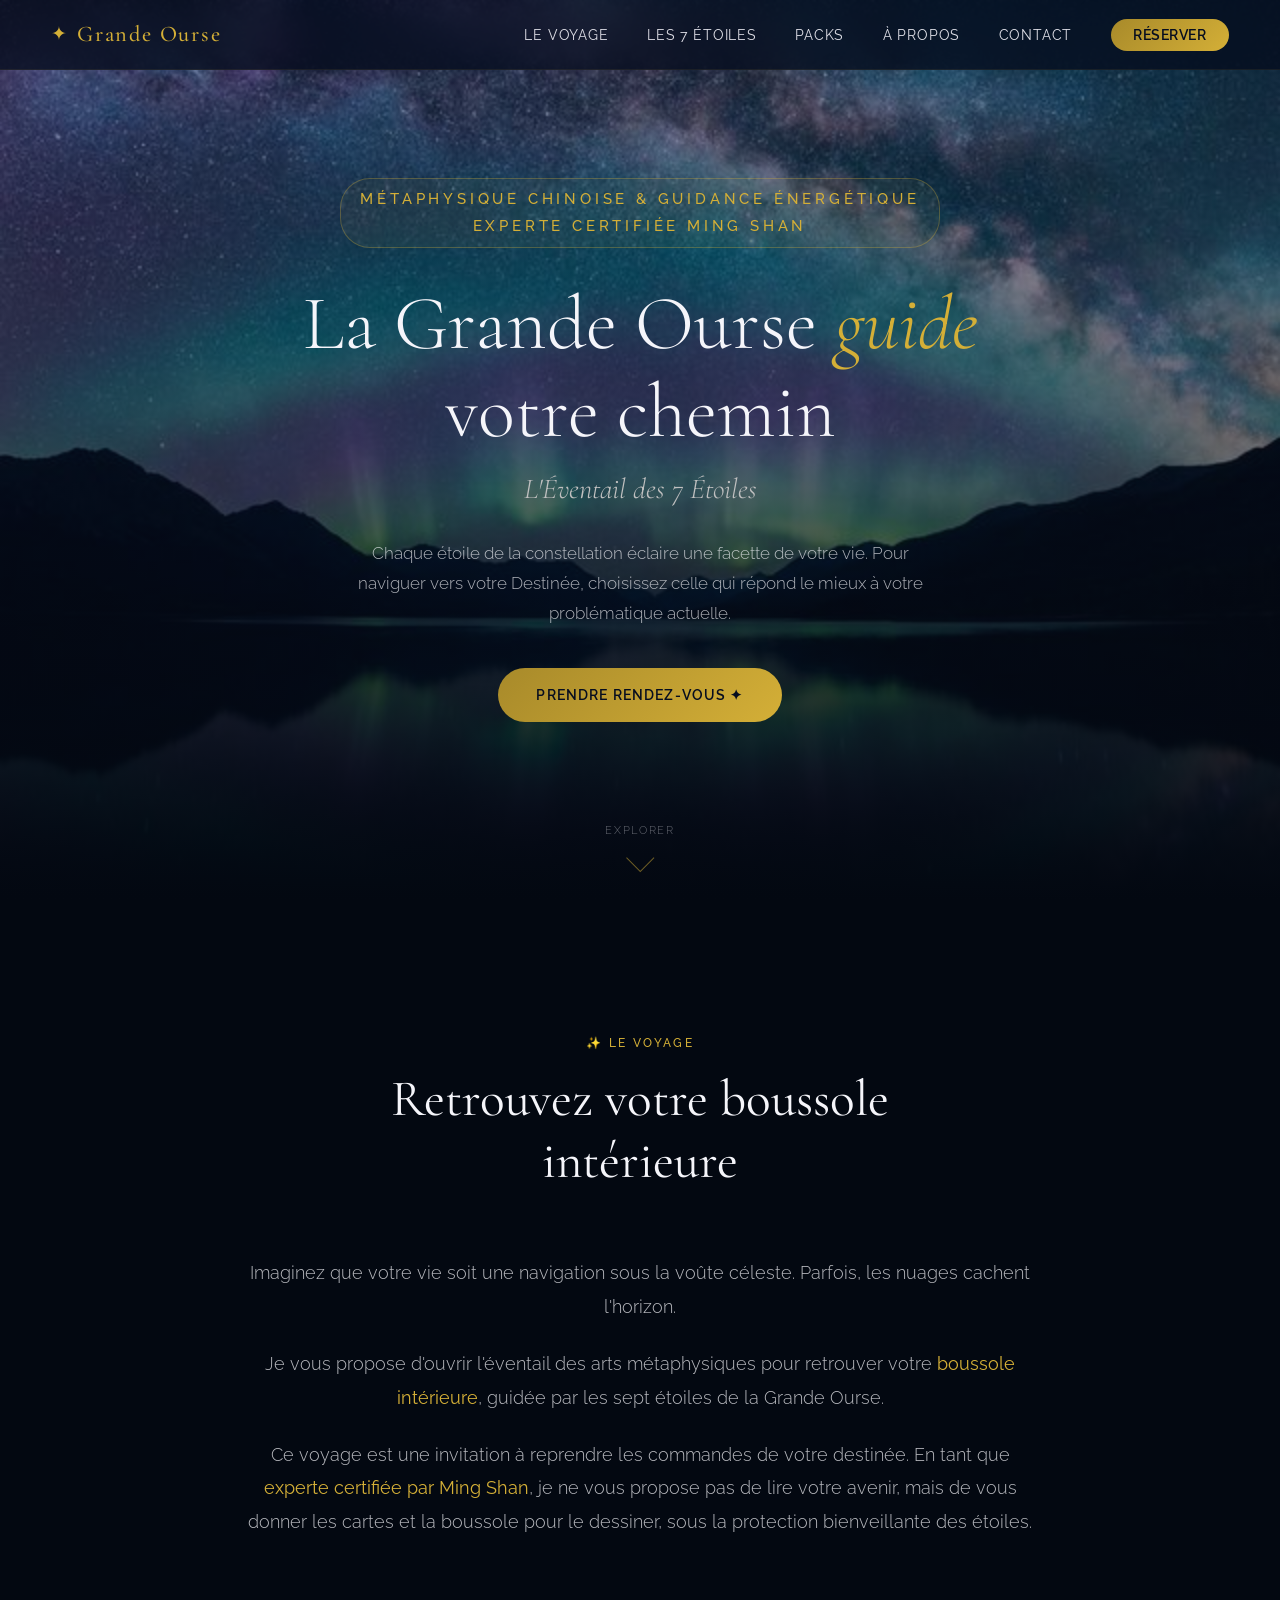
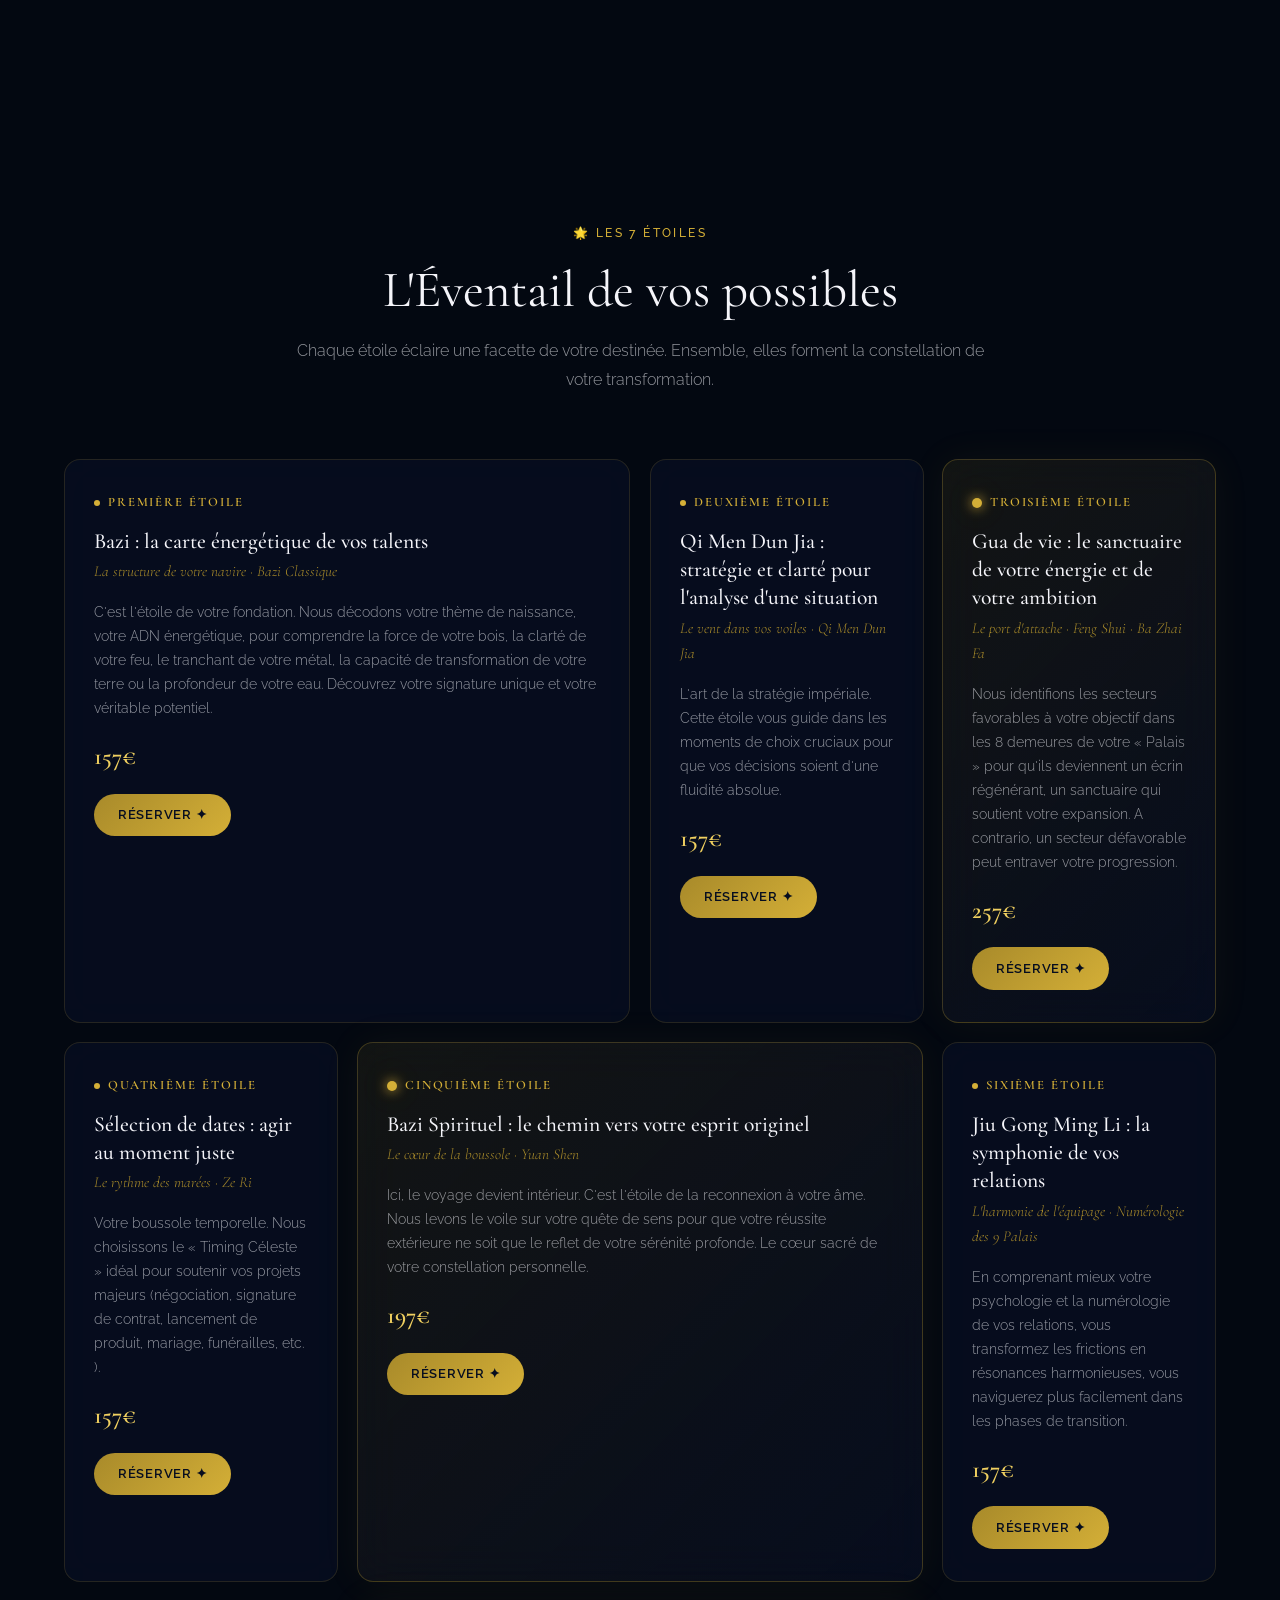
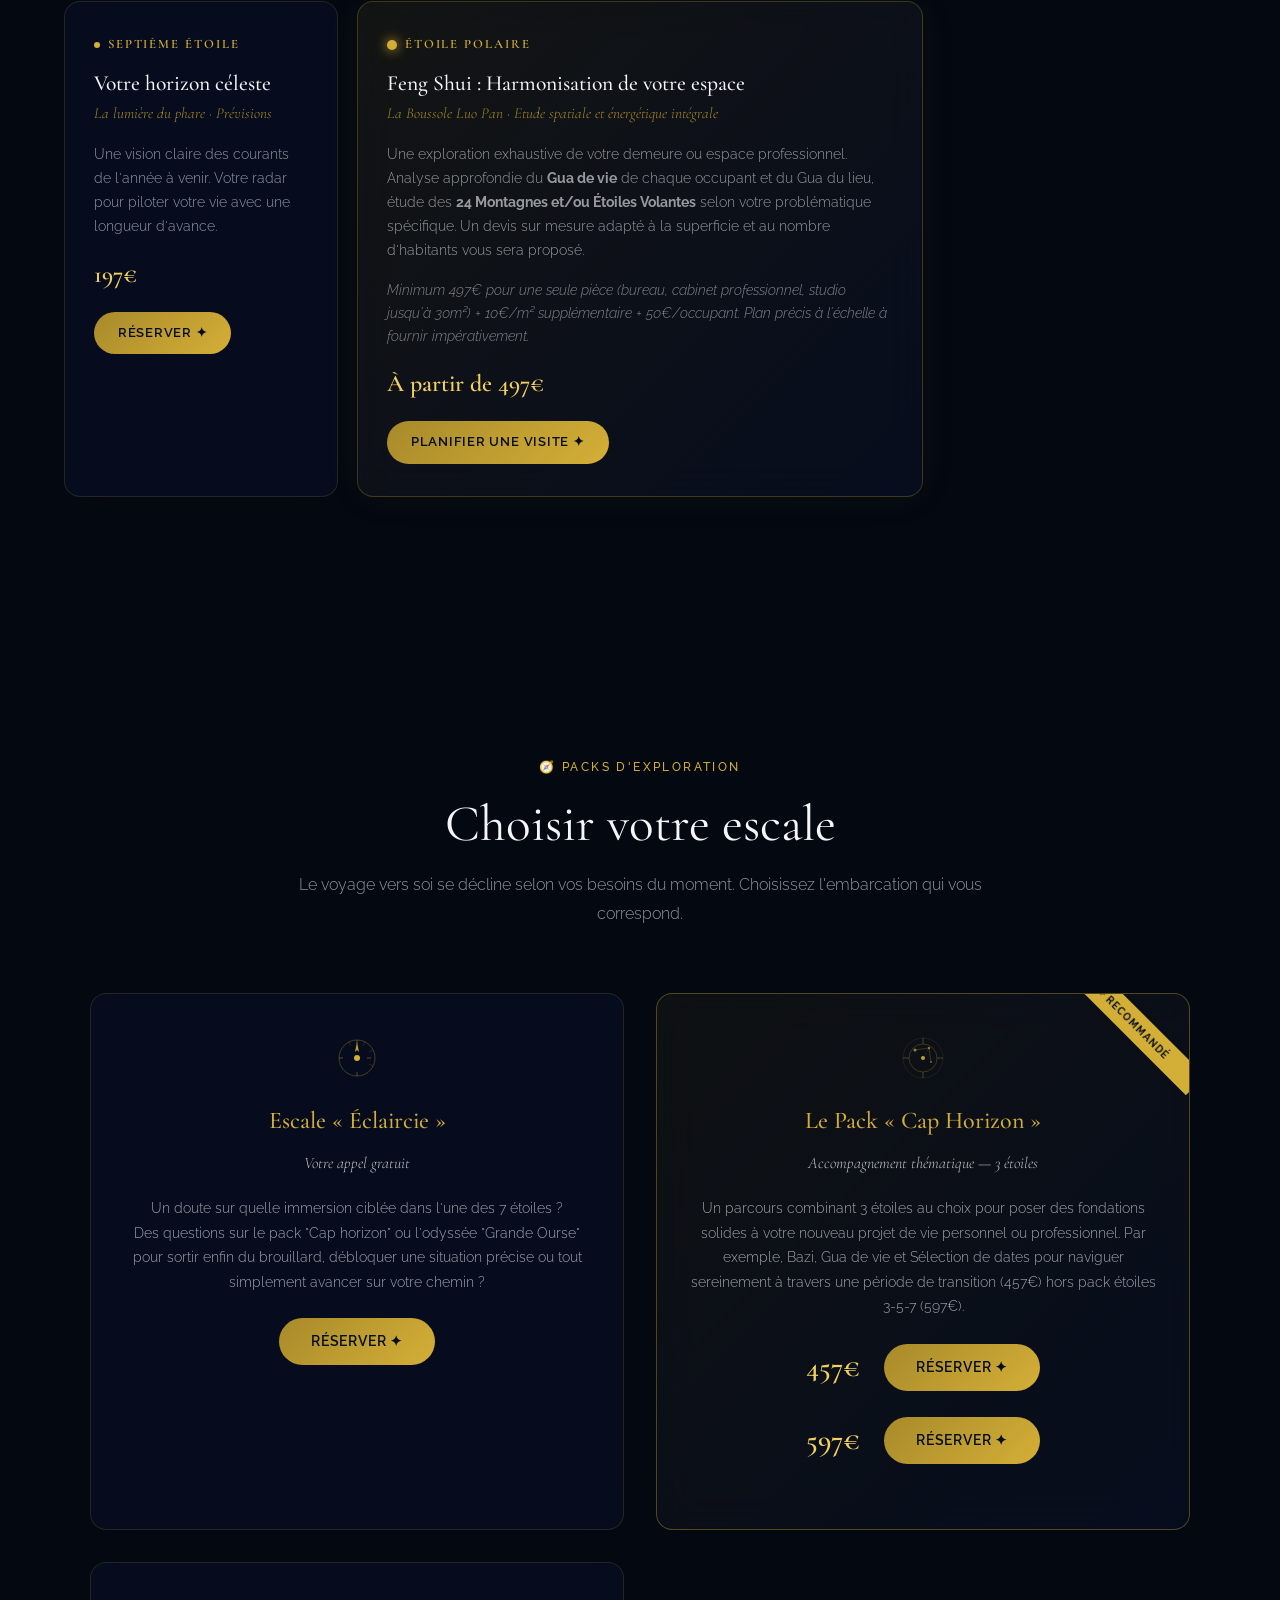
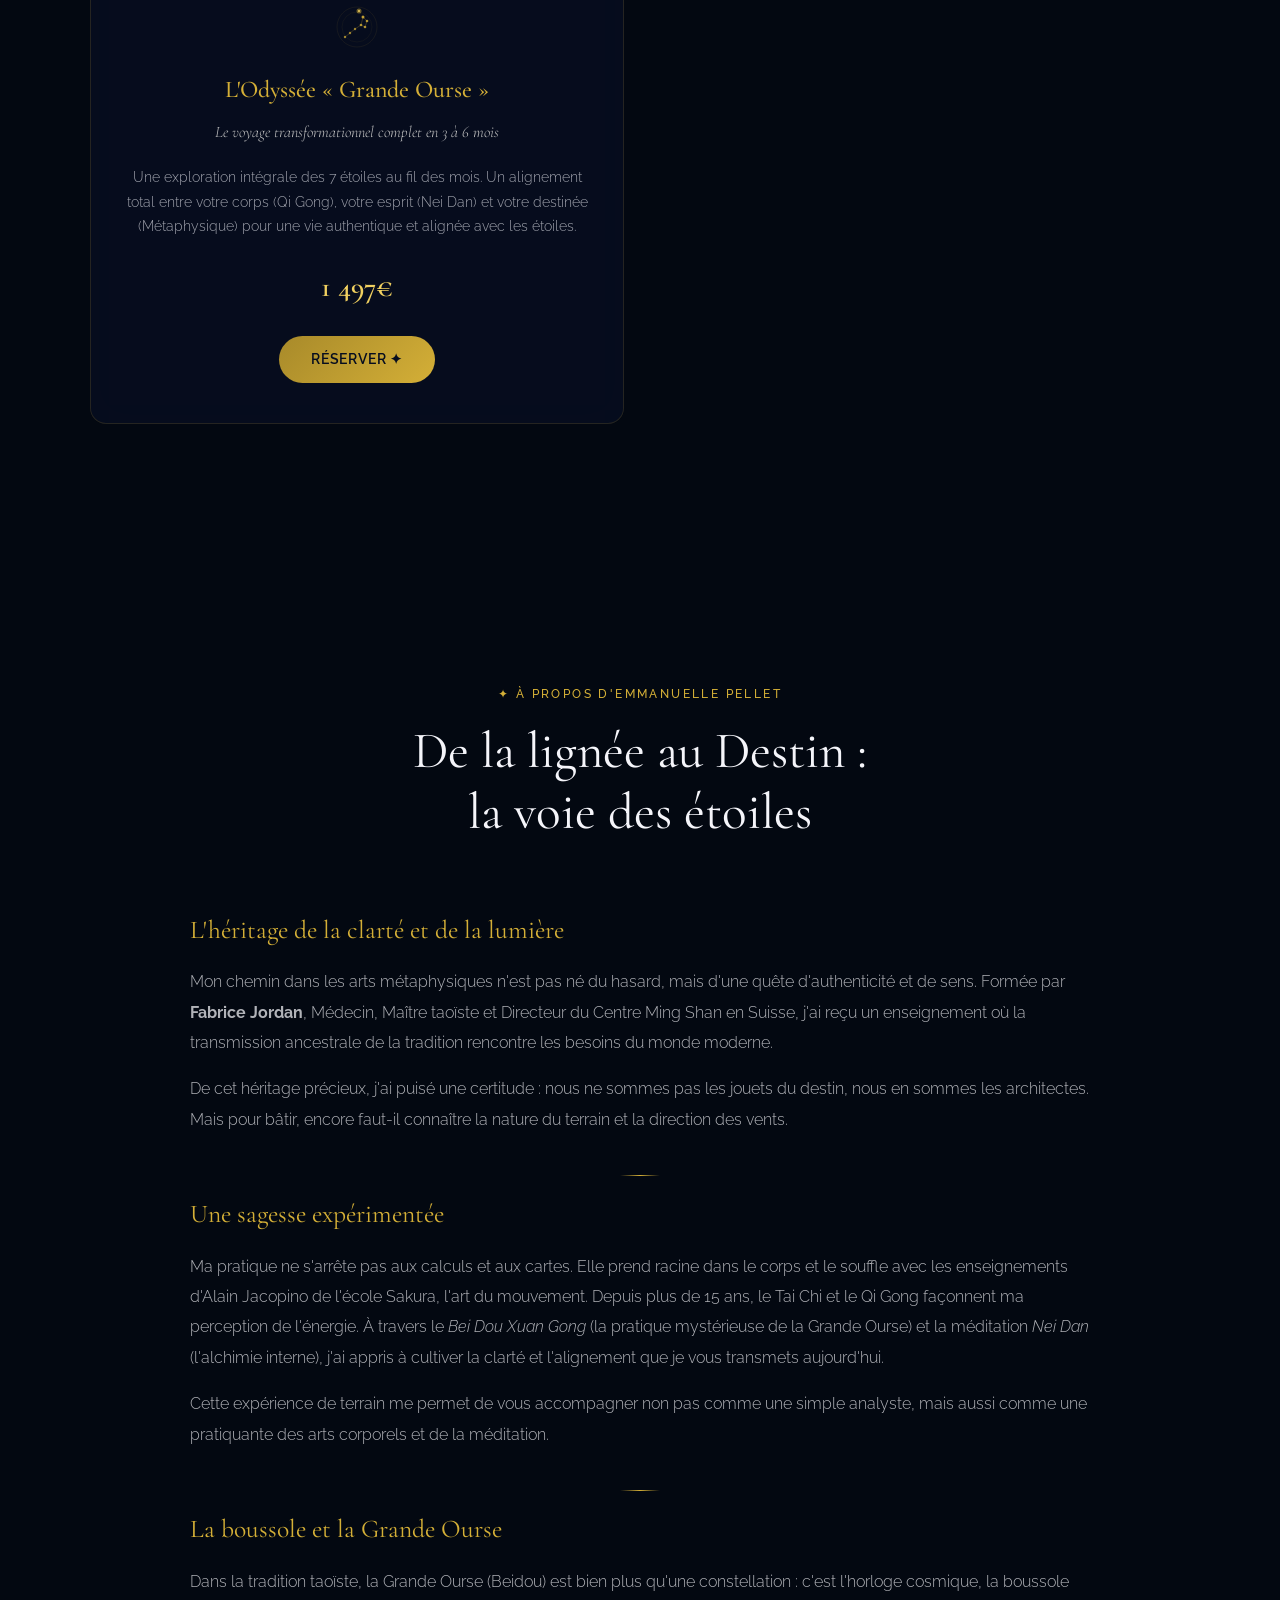
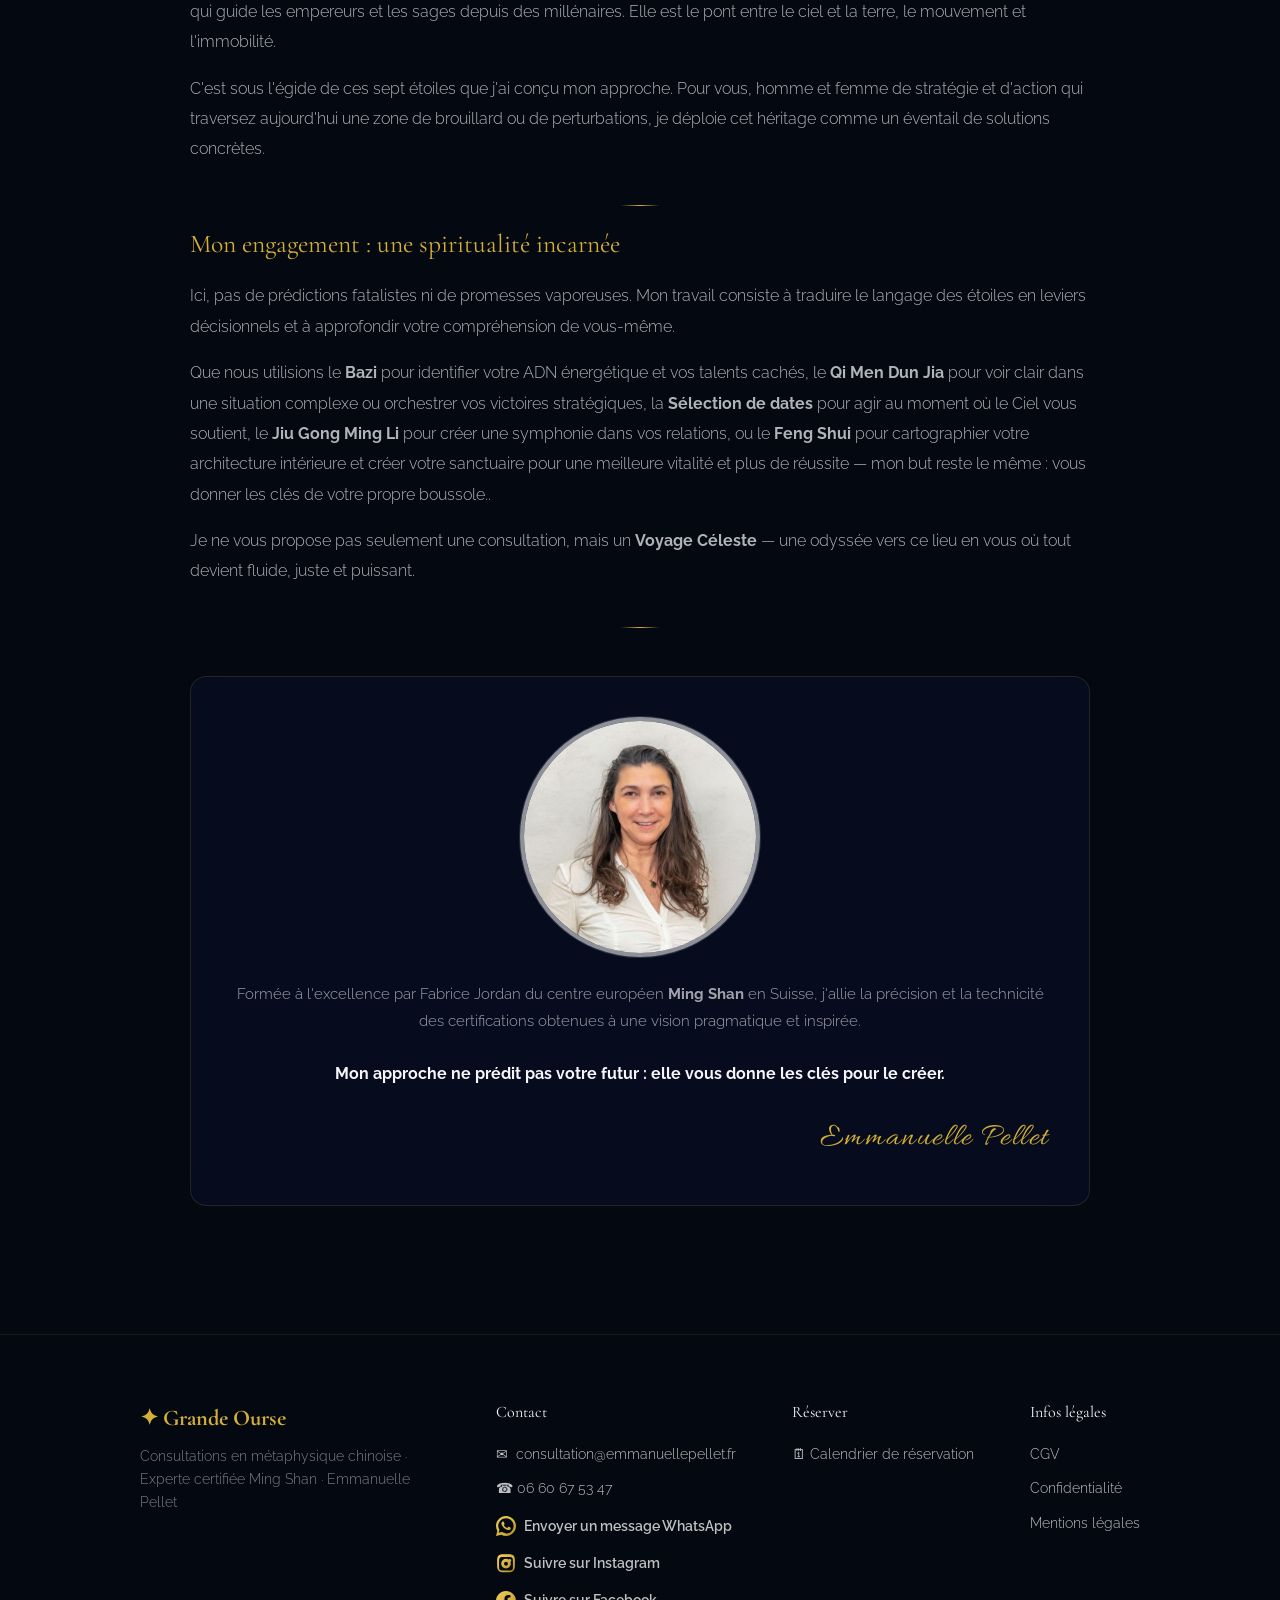
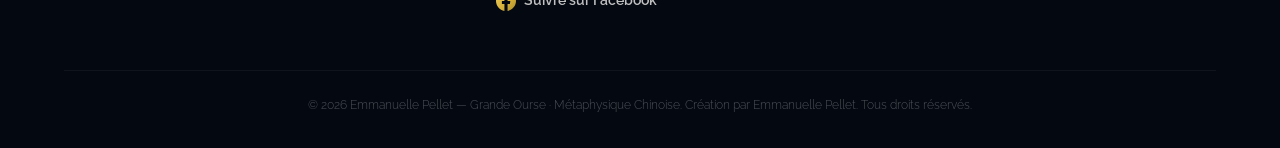
==== index.html @ 0518bf32 "modification texte" ====
<!DOCTYPE html>
<html lang="fr">

<head>

    <!-- Google tag (gtag.js) -->
    <script async src="https://www.googletagmanager.com/gtag/js?id=G-66KCV2M472"></script>
    <script>
    window.dataLayer = window.dataLayer || [];
    function gtag(){dataLayer.push(arguments);}
    gtag('js', new Date());

    gtag('config', 'G-RRFZNS7MHG');
    </script>
    <!-- ENd Google tag (gtag.js) -->


    <meta charset="UTF-8" />
    <meta name="viewport" content="width=device-width, initial-scale=1.0" />

    <!-- Google Fonts Preconnect -->
    <link rel="preconnect" href="https://fonts.googleapis.com" />
    <link rel="preconnect" href="https://fonts.gstatic.com" crossorigin />
    <link href="https://fonts.googleapis.com/css2?family=Allura&display=swap" rel="stylesheet">


    <title>Grande Ourse - Métaphysique Chinoise, Bazi & Feng Shui</title>
   
    <meta name="title" content="Grande Ourse - Métaphysique chinoise, Bazi & Feng Shui">

    <meta property="og:title" content="Grande Ourse - Métaphysique chinoise, Bazi & Feng Shui">

    <meta name="description"
        content="Consultations en métaphysique chinoise : Bazi, Qi Men Dun Jia, Feng Shui et sélection de dates. Guidance énergétique personnalisée pour retrouver clarté, équilibre et alignement. Praticienne certifiée Ming Shan – Emmanuelle Pellet.">

    <meta name="keywords"
        content="métaphysique chinoise, Bazi, Feng Shui, Qi Men Dun Jia, sélection de dates, astrologie chinoise, Étoile Pourpre, Fabrice Jordan, Ming Shan, consultation énergétique, guidance énergétique, Emmanuelle Pellet, Grande Ourse">

    <link rel="stylesheet" href="styles.css" />
    <link rel="canonical" href="https://emmanuellepellet.fr/">

    <!-- OpenGraph -->
    <meta property="og:title" content="Grande Ourse - Métaphysique Chinoise | Emmanuelle Pellet">
    <meta property="og:description" content="Explorez la sagesse de la Métaphysique Chinoise, le Feng Shui, le Bazi et les arts énergétiques pour retrouver équilibre et clarté.">
    <meta property="og:image" content="https://emmanuellepellet.fr/og-image.jpg">
    <meta property="og:url" content="https://emmanuellepellet.fr">
    <meta property="og:type" content="website">

    <!-- Twitter Card -->
    <meta name="twitter:card" content="summary_large_image">
    <meta name="twitter:title" content="Grande Ourse - Métaphysique Chinoise | Emmanuelle Pellet">
    <meta name="twitter:description" content="Retrouvez équilibre, énergie et sens grâce à la Métaphysique Chinoise.">
    <meta name="twitter:image" content="https://emmanuellepellet.fr/og-image.jpg">

    <!-- Favicon -->
    <link rel="apple-touch-icon" sizes="180x180" href="/favicon/apple-touch-icon.png">
    <link rel="icon" type="image/png" sizes="32x32" href="/favicon/favicon-32x32.png">
    <link rel="icon" type="image/png" sizes="16x16" href="/favicon/favicon-16x16.png">
    <link rel="icon" href="/favicon//favicon.ico" />

    <!-- Meta Pixel Code -->
    <script>
    !function(f,b,e,v,n,t,s)
    {if(f.fbq)return;n=f.fbq=function(){n.callMethod?
    n.callMethod.apply(n,arguments):n.queue.push(arguments)};
    if(!f._fbq)f._fbq=n;n.push=n;n.loaded=!0;n.version='2.0';
    n.queue=[];t=b.createElement(e);t.async=!0;
    t.src=v;s=b.getElementsByTagName(e)[0];
    s.parentNode.insertBefore(t,s)}(window, document,'script',
    'https://connect.facebook.net/en_US/fbevents.js');
    fbq('init', '1245468767246706');
    fbq('track', 'PageView');
    </script>
    <noscript><img height="1" width="1" style="display:none"
    src="https://www.facebook.com/tr?id=1245468767246706&ev=PageView&noscript=1"
    /></noscript>
    <!-- End Meta Pixel Code -->

    <!-- Sitemap -->
    <link rel="sitemap" href="/sitemap.xml" />

    <!-- Schema.org Structured Data -->
    
    <!-- Organization Schema -->
    <script type="application/ld+json">
    {
      "@context": "https://schema.org",
      "@type": "LocalBusiness",
      "name": "Grande Ourse - Métaphysique Chinoise",
      "alternateName": "Grande Ourse",
      "description": "Consultations en métaphysique chinoise : Bazi, Qi Men Dun Jia, Feng Shui et sélection de dates. Guidance énergétique personnalisée pour retrouver clarté, équilibre et alignement.",
      "url": "https://emmanuellepellet.fr",
      "image": "https://emmanuellepellet.fr/og-image.jpg",
      "telephone": "+33 (0)660 67 53 47",
      "email": "consultation@emmanuellepellet.fr",
      "areaServed": ["FR", "CH", "BE", "LU"],
      "serviceArea": "Online",
      "priceRange": "€€",
      "knowsAbout": [
        "Bazi",
        "Qi Men Dun Jia",
        "Feng Shui",
        "Sélection de dates",
        "Métaphysique chinoise",
        "Astrologie chinoise",
        "Guidance énergétique",
        "Ba Zhai Fa"
      ],
      "sameAs": [
        "https://grandeourse-emmanuellepellet.setmore.com/"
      ],
      "address": {
        "@type": "PostalAddress",
        "addressCountry": "FR"
      }
    }
    </script>

    <!-- Person Schema - Emmanuelle Pellet -->
    <script type="application/ld+json">
    {
      "@context": "https://schema.org",
      "@type": "Person",
      "name": "Emmanuelle Pellet",
      "jobTitle": "Praticienne en Métaphysique Chinoise",
      "description": "Praticienne certifiée Ming Shan en métaphysique chinoise, Bazi, Feng Shui et Qi Men Dun Jia",
      "url": "https://emmanuellepellet.fr",
      "image": "https://emmanuellepellet.fr/og-image.jpg",
      "knowsAbout": [
        "Bazi classique",
        "Bazi spirituel",
        "4 Piliers de la Destinée",
        "Qi Men Dun Jia",
        "Jiu Gong Ming Li",
        "Numérologie des 9 palais",
        "Feng Shui",
        "Ming Shan",
        "Sélection de dates",
        "Guidance énergétique"
      ],
      "alumniOf": {
        "@type": "Organization",
        "name": "Ming Shan"
      }
    }
    </script>

    <!-- Service Schema - Bazi -->
    <script type="application/ld+json">
    {
      "@context": "https://schema.org",
      "@type": "Service",
      "name": "Bazi - La carte énergétique de vos talents",
      "description": "Décodage du thème de naissance. Comprenez votre ADN énergétique et découvrez votre signature unique et votre véritable potentiel.",
      "provider": {
        "@type": "LocalBusiness",
        "name": "Grande Ourse - Métaphysique Chinoise",
        "url": "https://emmanuellepellet.fr"
      },
      "areaServed": "Online",
      "serviceType": "Consultation",
      "offers": {
        "@type": "Offer",
        "price": "157",
        "priceCurrency": "EUR",
        "availability": "https://schema.org/OnlineOnly"
      }
    }
    </script>

    <!-- Service Schema - Qi Men Dun Jia -->
    <script type="application/ld+json">
    {
      "@context": "https://schema.org",
      "@type": "Service",
      "name": "Qi Men Dun Jia - Stratégie et clarté",
      "description": "L'art de la stratégie impériale. Guidance dans les moments de choix cruciaux pour des décisions d'une fluidité absolue.",
      "provider": {
        "@type": "LocalBusiness",
        "name": "Grande Ourse - Métaphysique Chinoise",
        "url": "https://emmanuellepellet.fr"
      },
      "areaServed": "Online",
      "serviceType": "Consultation",
      "offers": {
        "@type": "Offer",
        "price": "157",
        "priceCurrency": "EUR",
        "availability": "https://schema.org/OnlineOnly"
      }
    }
    </script>

    <!-- Service Schema - Feng Shui -->
    <script type="application/ld+json">
    {
      "@context": "https://schema.org",
      "@type": "Service",
      "name": "Gua de vie - Feng Shui - Ba Zhai Fa",
      "description": "Identification des secteurs favorables à votre objectif. Créez un écrin régénérant et un sanctuaire qui soutient votre expansion.",
      "provider": {
        "@type": "LocalBusiness",
        "name": "Grande Ourse - Métaphysique Chinoise",
        "url": "https://emmanuellepellet.fr"
      },
      "areaServed": "Online",
      "serviceType": "Consultation",
      "offers": {
        "@type": "Offer",
        "price": "257",
        "priceCurrency": "EUR",
        "availability": "https://schema.org/OnlineOnly"
      }
    }
    </script>

    <!-- WebSite Schema -->
    <script type="application/ld+json">
    {
      "@context": "https://schema.org",
      "@type": "WebSite",
      "name": "Grande Ourse - Métaphysique Chinoise",
      "url": "https://emmanuellepellet.fr",
      "description": "Consultations en métaphysique chinoise : Bazi, Qi Men Dun Jia, Feng Shui et sélection de dates.",
      "inLanguage": "fr",
      "potentialAction": {
        "@type": "SearchAction",
        "target": {
          "@type": "EntryPoint",
          "urlTemplate": "https://emmanuellepellet.fr?search={search_term_string}"
        },
        "query-input": "required name=search_term_string"
      }
    }
    </script>

     <!-- Writesonic optimisation SEO -->
    <script src="https://seo-fixer.writesonic.com/site-audit/fixer-script/index.js" id="wsAiSeoMb" type="application/javascript"></script>
    <script id="wsAiSeoInitScript">
     wsSEOfixer.configure({
     hostURL: 'https://seo-fixer.writesonic.com',
        siteID: '69da6d04f4423576f58ac21f'
     });
    </script>
</head>


<body>

    <!-- Starfield Canvas -->
    <canvas id="starfield"></canvas>
    <div class="aurora-overlay"></div>

    <!-- Navigation -->
    <nav class="navbar" id="navbar">
        <div class="nav-logo">
            <span class="star-icon">✦</span>
            Grande Ourse
        </div>
        <ul class="nav-links" id="navLinks">
            <li><a href="#voyage">Le Voyage</a></li>
            <li><a href="#etoiles">Les 7 Étoiles</a></li>
            <li><a href="#packs">Packs</a></li>
            <li><a href="#apropos">À propos</a></li>
            <li><a href="#contact">Contact</a></li>
            <li><a href="https://grandeourse-emmanuellepellet.setmore.com/" target="_blank" rel="noopener"
                    class="nav-cta">Réserver</a></li>
        </ul>
        <button class="nav-toggle" id="navToggle" aria-label="Menu">
            <span></span><span></span><span></span>
        </button>
    </nav>

    <!-- Hero -->
    <section class="hero" id="hero">
        <div class="hero-bg"></div>
        <div class="hero-content">
            <h1 class="hero-badge">Métaphysique Chinoise & Guidance Énergétique<br>Experte certifiée Ming Shan</h1>
            <p class="hero-title">La Grande Ourse <span class="gold">guide</span> votre chemin</p>
            <p class="hero-subtitle">L'Éventail des 7 Étoiles</p>
            <p class="hero-desc">
                Chaque étoile de la constellation éclaire une facette de votre vie.
                Pour naviguer vers votre Destinée, choisissez celle qui répond le mieux
                à votre problématique actuelle.
            </p>
            <p class="hero-cta-wrapper">
                <a href="https://grandeourse-emmanuellepellet.setmore.com/" target="_blank" rel="noopener"
                    class="hero-cta">
                    Prendre rendez-vous ✦
                </a>
            </p>
        </div>
        <div class="scroll-indicator">
            <span>Explorer</span>
            <div class="scroll-arrow"></div>
        </div>
    </section>

    <!-- Introduction -->
    <section class="section" id="voyage">
        <div class="section-header r">
            <span class="label">✨ Le Voyage</span>
            <p class="section-title">Retrouvez votre boussole intérieure</p>
        </div>
        <div class="intro-text r">
            <p>
                Imaginez que votre vie soit une navigation sous la voûte céleste. Parfois, les nuages cachent l'horizon.
            </p>
            <p>
                Je vous propose d'ouvrir l'éventail des arts métaphysiques pour retrouver
                votre <span class="highlight">boussole intérieure</span>, guidée par les sept étoiles de la Grande
                Ourse.
            </p>
            <p>
                Ce voyage est une invitation à reprendre les commandes de votre destinée. En tant que 
                <span class="highlight">experte certifiée par Ming Shan</span>, je ne vous propose pas de lire votre avenir, mais de vous
                donner
                les cartes et la boussole pour le dessiner, sous la protection bienveillante des étoiles.
            </p>
        </div>
    </section>

    <!-- 7 Étoiles — Bento Grid -->
    <section class="section" id="etoiles">
        <div class="section-header r">
            <span class="label">🌟 Les 7 Étoiles</span>
            <p class="section-title">L'Éventail de vos possibles</p>
            <p>Chaque étoile éclaire une facette de votre destinée. Ensemble, elles forment la constellation de votre
                transformation.</p>
        </div>

        <div class="bento-grid">

            <!-- Étoile 1 -->
            <div class="bento-card r r1">
                <p class="star-number"><span class="star-dot"></span> Première Étoile</p>
                <h2 class="card-title">Bazi : la carte énergétique de vos talents</h2>
                <p class="card-subtitle">La structure de votre navire · Bazi Classique</p>
                <p>C'est l'étoile de votre fondation. Nous décodons votre thème de naissance, votre ADN énergétique,
                    pour comprendre la force de votre bois, la clarté de votre feu, le tranchant de votre métal, la
                    capacité de transformation de votre terre ou la profondeur de votre eau. Découvrez votre signature
                    unique
                    et votre véritable potentiel.</p>
                <div class="price">157€</div>
                <a href="https://grandeourse-emmanuellepellet.setmore.com/emmanuelle/service/7239162b-0af6-4f90-82b1-89fb92c9a126"
                    target="_blank" rel="noopener" class="btn-book">Réserver ✦</a>
            </div>

            <!-- Étoile 2 -->
            <div class="bento-card r r2">
                <p class="star-number"><span class="star-dot"></span> Deuxième Étoile</p>
                <h2 class="card-title">Qi Men Dun Jia : stratégie et clarté pour l'analyse d'une situation</h2>
                <p class="card-subtitle">Le vent dans vos voiles · Qi Men Dun Jia</p>
                <p>L'art de la stratégie impériale. Cette étoile vous guide dans les moments de choix cruciaux pour que
                    vos décisions soient d'une fluidité absolue.</p>
                <div class="price">157€</div>
                <a href="https://grandeourse-emmanuellepellet.setmore.com/emmanuelle/service/a9f6bf2f-8a3a-4fcf-b57b-081bfd0f00eb"
                    target="_blank" rel="noopener" class="btn-book">Réserver ✦</a>
            </div>

            <!-- Étoile 3 -->
            <div class="bento-card polaris r r3">
                <p class="star-number"><span class="star-dot"></span> Troisième Étoile</p>
                <h2 class="card-title">Gua de vie : le sanctuaire de votre énergie et de votre ambition</h2>
                <p class="card-subtitle">Le port d'attache · Feng Shui · Ba Zhai Fa</p>
                <p>Nous identifions les secteurs favorables à votre objectif dans les 8 demeures de  votre « Palais » pour qu'ils deviennent un écrin régénérant, un sanctuaire qui soutient
                    votre expansion. A contrario, un secteur défavorable peut entraver votre progression.</p>
                <div class="price">257€</div>
                <a href="https://grandeourse-emmanuellepellet.setmore.com/emmanuelle/service/30d60976-fac5-4ae6-a7f1-841319c13451"
                    target="_blank" rel="noopener" class="btn-book">Réserver ✦</a>
            </div>

            <!-- Étoile 4 -->
            <div class="bento-card r r4">
                <p class="star-number"><span class="star-dot"></span> Quatrième Étoile</p>
                <h2 class="card-title">Sélection de dates : agir au moment juste</h2>
                <p class="card-subtitle">Le rythme des marées · Ze Ri</p>
                <p>Votre boussole temporelle. Nous choisissons le « Timing Céleste » idéal pour soutenir vos projets majeurs (négociation, signature de contrat, lancement de produit, mariage, funérailles, etc. ).</p>
                <div class="price">157€</div>
                <a href="https://grandeourse-emmanuellepellet.setmore.com/emmanuelle/service/e967fd29-4b7b-4245-83ba-a0e90b01d534"
                    target="_blank" rel="noopener" class="btn-book">Réserver ✦</a>
            </div>

            <!-- Étoile 5 -->
            <div class="bento-card polaris r r5">
                <p class="star-number"><span class="star-dot"></span> Cinquième Étoile</p>
                <h2 class="card-title">Bazi Spirituel : le chemin vers votre esprit originel</h2>
                <p class="card-subtitle">Le cœur de la boussole · Yuan Shen</p>
                <p>Ici, le voyage devient intérieur. C'est l'étoile de la reconnexion à votre âme. Nous levons le voile
                    sur votre quête de sens pour que votre réussite extérieure ne soit que le reflet de votre sérénité
                    profonde. Le cœur sacré de votre constellation personnelle.</p>
                <div class="price">197€</div>
                <a href="https://grandeourse-emmanuellepellet.setmore.com/emmanuelle/service/52132fcf-7088-49b6-ba5a-f5c5c1f790d9"
                    target="_blank" rel="noopener" class="btn-book">Réserver ✦</a>
            </div>

            <!-- Étoile 6 -->
            <div class="bento-card r r6">
                <p class="star-number"><span class="star-dot"></span> Sixième Étoile</p>
                <h2 class="card-title">Jiu Gong Ming Li : la symphonie de vos relations</h2>
                <p class="card-subtitle">L'harmonie de l'équipage · Numérologie des 9 Palais</p>
                <p>En comprenant mieux votre psychologie et la numérologie de vos relations, vous transformez les frictions en résonances
                    harmonieuses, vous naviguerez plus facilement dans les phases de transition.</p>
                <div class="price">157€</div>
                <a href="https://grandeourse-emmanuellepellet.setmore.com/emmanuelle/service/51faadc0-0dee-4bbd-94c0-9deebea4c861"
                    target="_blank" rel="noopener" class="btn-book">Réserver ✦</a>
            </div>

            <!-- Étoile 7 -->
            <div class="bento-card r r7">
                <p class="star-number"><span class="star-dot"></span> Septième Étoile</p>
                <h2 class="card-title">Votre horizon céleste</h2>
                <p class="card-subtitle">La lumière du phare · Prévisions</p>
                <p>Une vision claire des courants de l'année à venir. Votre radar pour piloter votre vie avec une
                    longueur d'avance.</p>
                <div class="price">197€</div>
                <a href="https://grandeourse-emmanuellepellet.setmore.com/emmanuelle/service/0ed835cb-4ac3-4239-bdaa-fdc0344bfdc8"
                    target="_blank" rel="noopener" class="btn-book">Réserver ✦</a>
            </div>

            <!-- Étoile Polaire -->
            <div class="bento-card polaris r r8">
                <p class="star-number"><span class="star-dot"></span> Étoile Polaire</p>
                <h2 class="card-title">Feng Shui : Harmonisation de votre espace</h2>
                <p class="card-subtitle">La Boussole Luo Pan · Etude spatiale et énergétique intégrale</p>
                <p>Une exploration exhaustive de votre demeure ou espace professionnel. Analyse approfondie du <strong>Gua de vie</strong> de chaque occupant et du Gua du lieu, étude des <strong>24 Montagnes et/ou Étoiles Volantes</strong> selon votre problématique spécifique. Un devis sur mesure adapté à la superficie et au nombre d'habitants vous sera proposé.</p>
                <p class="card-note"><em>Minimum 497€ pour une seule pièce (bureau, cabinet professionnel, studio jusqu'à 30m²) + 10€/m² supplémentaire + 50€/occupant. Plan précis à l'échelle à fournir impérativement.</em></p>
                <div class="price">À partir de 497€</div>
                <a href="https://grandeourse-emmanuellepellet.setmore.com/0ef9df63-7e52-4a33-83d4-78595240acd6/service/ed9006b8-feac-4795-adfb-329803e9c493" 
                    target="_blank" rel="noopener" class="btn-book">Planifier une visite ✦</a>
            </div>

        </div>
    </section>

    <!-- Packs -->
    <section class="section" id="packs">
        <div class="section-header r">
            <span class="label">🧭 Packs d'Exploration</span>
            <p class="section-title">Choisir votre escale</p>
            <p>Le voyage vers soi se décline selon vos besoins du moment. Choisissez l'embarcation qui vous correspond.
            </p>
        </div>

        <div class="packs-grid">

            <!-- Pack 1 — Éclaircie -->
            <div class="pack-card r r1">
                <img class="pack-icon" src="favicon/pack-eclaircie.svg" alt="Escale Éclaircie" width="48" height="48" />
                <h3 class="card-title">Escale « Éclaircie »</h3>
                <p class="pack-tagline">Votre appel gratuit</p>
                <p>Un doute sur quelle immersion ciblée dans l'une des 7 étoiles ? <br> Des questions sur le pack "Cap horizon" ou l'odyssée "Grande Ourse" pour sortir enfin du brouillard, débloquer une situation précise ou tout simplement avancer sur votre chemin ?</p>
                
                <a href="https://grandeourse-emmanuellepellet.setmore.com/emmanuelle/service/71421e88-8b8b-493b-b72d-17787a592946"
                    target="_blank" rel="noopener" class="btn-book">Réserver ✦</a>
            </div>

  

            <!-- Pack 2 — Cap Horizon -->
            <div class="pack-card featured r r3">
                <img class="pack-icon" src="favicon/pack-horizon.svg" alt="Pack Cap Horizon" width="48" height="48" />
                <h3 class="card-title">Le Pack « Cap Horizon »</h3>
                <p class="pack-tagline">Accompagnement thématique — 3 étoiles</p>
                <p>Un parcours combinant 3 étoiles au choix pour poser des fondations solides à votre nouveau projet de vie personnel ou
                    professionnel. Par exemple, Bazi, Gua de vie et Sélection de dates pour naviguer sereinement à travers une période
                    de transition (457€) hors pack étoiles 3-5-7 (597€).</p>
                <div class="price-dual">
                    <div class="price">457€</div>
                    <a href="https://grandeourse-emmanuellepellet.setmore.com/emmanuelle/service/a21082ca-1b4c-488a-bb8f-45bb32a1d851"
                        target="_blank" rel="noopener" class="btn-book">Réserver ✦</a>
                </div>
                <div class="price-dual">
                    <div class="price">597€</div>
                    <a href="https://grandeourse-emmanuellepellet.setmore.com/emmanuelle/service/416f3983-f7a0-4e91-953f-c23744d75a05"
                        target="_blank" rel="noopener" class="btn-book">Réserver ✦</a>
                </div>
            </div>

            <!-- Pack 3 — Odyssée Grande Ourse -->
            <div class="pack-card r r4">
                <img class="pack-icon" src="favicon/pack-odyssee.svg" alt="Odyssée Grande Ourse" width="48" height="48" />
                <h3 class="card-title">L'Odyssée « Grande Ourse »</h3>
                <p class="pack-tagline">Le voyage transformationnel complet en 3 à 6 mois</p>
                <p>Une exploration intégrale des 7 étoiles au fil des mois. Un alignement total entre votre corps (Qi
                    Gong), votre esprit (Nei Dan) et votre destinée (Métaphysique) pour une vie authentique et alignée avec les étoiles.</p>
                <div class="price">1 497€</div>
                <a href="https://grandeourse-emmanuellepellet.setmore.com/emmanuelle/service/912944f4-9be6-4832-b437-75ea614fc1cb"
                    target="_blank" rel="noopener" class="btn-book">Réserver ✦</a>
            </div>

        </div>
    </section>

    <!-- À propos -->
    <section class="section" id="apropos">
        <div class="section-header r">
            <span class="label">✦ À propos d'Emmanuelle Pellet</span>
            <p class="section-title">De la lignée au Destin : <br> la voie des étoiles</p>
        </div>

        <div class="about-section">

            <div class="about-block r">
                <h3 class="card-title">L'héritage de la clarté et de la lumière</h3>
                <p>Mon chemin dans les arts métaphysiques n'est pas né du hasard, mais d'une quête d'authenticité et de
                    sens. Formée par <strong>Fabrice Jordan</strong>, Médecin, Maître taoïste et Directeur du Centre
                    Ming Shan en Suisse, j'ai reçu un enseignement où la transmission ancestrale de la tradition rencontre les besoins
                    du monde moderne.</p>
                <p>De cet héritage précieux, j'ai puisé une certitude : nous ne sommes pas les jouets du destin, nous en
                    sommes les architectes. Mais pour bâtir, encore faut-il connaître la nature du terrain et la
                    direction des vents.</p>
                <p class="about-divider"></p>
                <h3 class="card-title">Une sagesse expérimentée</h3>
                <p>Ma pratique ne s'arrête pas aux calculs et aux cartes. Elle prend racine dans le corps et le souffle avec les enseignements d'Alain Jacopino de l'école Sakura, l'art du mouvement.
                    Depuis plus de 15 ans, le Tai Chi et le Qi Gong façonnent ma perception de l'énergie. À travers le
                    <em>Bei Dou Xuan Gong</em> (la pratique mystérieuse de la Grande Ourse) et la méditation <em>Nei
                        Dan</em> (l'alchimie interne), j'ai appris à cultiver la clarté et l'alignement que je vous
                    transmets aujourd'hui.</p>
                <p>Cette expérience de terrain me permet de vous accompagner non pas comme une simple analyste, mais
                    aussi comme une pratiquante des arts corporels et de la méditation.</p>
                <p class="about-divider"></p>          
                <h3 class="card-title">La boussole et la Grande Ourse</h3>
                <p>Dans la tradition taoïste, la Grande Ourse (Beidou) est bien plus qu'une constellation : c'est
                    l'horloge cosmique, la boussole qui guide les empereurs et les sages depuis des millénaires. Elle
                    est le pont entre le ciel et la terre, le mouvement et l'immobilité.</p>
                <p>C'est sous l'égide de ces sept étoiles que j'ai conçu mon approche. Pour vous, homme et femme de stratégie et
                    d'action qui traversez aujourd'hui une zone de brouillard ou de perturbations, je déploie cet héritage comme un éventail
                    de solutions concrètes.</p>
                <p class="about-divider"></p>
                <h3 class="card-title">Mon engagement : une spiritualité incarnée</h3>
                <p>Ici, pas de prédictions fatalistes ni de promesses vaporeuses. Mon travail consiste à traduire le
                    langage des étoiles en leviers décisionnels et à approfondir votre compréhension de vous-même.</p>
                <p>Que nous utilisions le <strong>Bazi</strong> pour identifier votre ADN énergétique et vos talents
                    cachés, le <strong>Qi Men Dun Jia</strong> pour voir clair dans une situation complexe ou orchestrer vos victoires stratégiques, la
                    <strong>Sélection de dates</strong> pour agir au moment où le Ciel vous soutient, le <strong>Jiu
                        Gong Ming Li</strong> pour créer une symphonie dans vos relations, ou le <strong>Feng
                        Shui</strong> pour cartographier votre architecture intérieure et créer votre sanctuaire pour une meilleure vitalité et plus de réussite
                         — mon but reste le même : vous donner les clés de votre propre boussole.</em>.</p>
                <p>Je ne vous propose pas seulement une consultation, mais un <strong>Voyage Céleste</strong> — une
                    odyssée vers ce lieu en vous où tout devient fluide, juste et puissant.</p>
                <p class="about-divider"></p>           
            </div>

            <div class="about-signature r">
                <div class="signature-photo-wrapper">
                    <img class="signature-photo" src="signature-photo.jpg" alt="Photo d'Emmanuelle Pellet" loading="lazy" width="240" height="240" />
                </div>
                <p>Formée à l'excellence par Fabrice Jordan du centre européen <strong>Ming Shan</strong> en Suisse, j'allie la précision et la technicité des certifications obtenues à une vision pragmatique et inspirée.</p>
                <strong>Mon approche ne prédit pas votre futur : elle vous donne les clés pour le créer.</strong></p>
                <div class="signature-handwritten">Emmanuelle Pellet</div>
            </div>

        </div>
    </section>

    <!-- Footer / Contact -->
    <footer class="footer" id="contact">
        <div class="footer-content">
            <div class="footer-brand">
                <h4>✦ Grande Ourse</h4>
                <p>Consultations en métaphysique chinoise · Experte certifiée Ming Shan · Emmanuelle Pellet</p>
            </div>
            <div class="footer-contact">
                <h5>Contact</h5>
                <a href="#" class="email-link" data-email="consultation" data-domain="emmanuellepellet.fr">
                    ✉ <span class="email-text">consultation [at] emmanuellepellet.fr</span>
                </a>
                <a href="tel:+33660675347">
                    ☎ 06 60 67 53 47
                </a>
                <a href="https://wa.me/33660675347?text=Bonjour%2C%20je%20souhaite%20en%20savoir%20plus%20sur%20vos%20consultations."
                    target="_blank" rel="noopener" class="whatsapp-link" aria-label="Envoyer un message WhatsApp">
                    <img class="whatsapp-icon" src="favicon/social-whatsapp.svg" alt="" width="20" height="20" />
                    <span>Envoyer un message WhatsApp</span>
                </a>
                <a href="https://www.instagram.com/grande.ourse.metaphysique/" target="_blank" rel="noopener" class="social-link" aria-label="Voir Instagram">
                    <img class="social-icon" src="favicon/social-instagram.svg" alt="" width="20" height="20" />
                    <span>Suivre sur Instagram</span>
                </a>
                <a href="https://www.facebook.com/grandeourse.metaphysiquechinoise/" target="_blank" rel="noopener" class="social-link" aria-label="Suivre sur Facebook">
                    <img class="social-icon" src="favicon/social-facebook.svg" alt="" width="20" height="20" />
                    <span>Suivre sur Facebook</span>
                </a>
            </div>
            <div class="footer-contact">
                <h5>Réserver</h5>
                <a href="https://grandeourse-emmanuellepellet.setmore.com/" target="_blank" rel="noopener">
                    🗓 Calendrier de réservation
                </a>
            </div>
            <div class="footer-contact">
                <h5>Infos légales</h5>
                <a href="/cgv.html">CGV</a>
                <a href="/confidentialite.html">Confidentialité</a>
                <a href="/mentions-legales.html">Mentions légales</a>
            </div>
        </div>
        <div class="footer-bottom">
            <p>© 2026 Emmanuelle Pellet — Grande Ourse · Métaphysique Chinoise. Création par Emmanuelle Pellet. Tous droits réservés.</p>
        </div>
    </footer>

    <script src="script.js"></script>
</body>

</html>
---- styles.css ----
/* ============================================
   GRANDE OURSE — Design System
   Métaphysique Chinoise · Voyage Céleste
   ============================================ */

/* --- Google Fonts --- */
@import url('https://fonts.googleapis.com/css2?family=Cormorant+Garamond:ital,wght@0,300;0,400;0,500;0,600;0,700;1,300;1,400&family=Raleway:wght@200;300;400;500;600;700&family=Allura&display=swap');

/* --- CSS Custom Properties --- */
:root {
  /* Colors */
  --night: #060d1f;
  --night-deep: #030811;
  --night-mid: #0a1128;
  --night-light: #111b38;
  --gold: #d4af37;
  --gold-light: #f0d060;
  --gold-dim: #a88a2a;
  --silver: #c0c0c0;
  --silver-light: #e0e0e8;
  --white: #f5f5fa;
  --aurora-teal: #1a7a6d;
  --aurora-green: #2ecc71;
  --aurora-purple: #6c3eb6;
  --aurora-pink: #9b59b6;
  --star-blue: #6cb4ee;
  --glass-bg: rgba(10, 17, 40, 0.55);
  --glass-border: rgba(212, 175, 55, 0.15);
  --glass-hover: rgba(212, 175, 55, 0.08);

  /* Typography */
  --font-heading: 'Cormorant Garamond', Georgia, serif;
  --font-body: 'Raleway', 'Segoe UI', sans-serif;

  /* Spacing */
  --section-pad: clamp(4rem, 10vw, 8rem) clamp(1rem, 5vw, 6rem);
  --card-radius: 16px;
  --nav-height: 70px;

  /* Transitions */
  --ease-out: cubic-bezier(0.25, 0.46, 0.45, 0.94);
  --ease-spring: cubic-bezier(0.34, 1.56, 0.64, 1);
}

/* --- Reset & Base --- */
*,
*::before,
*::after {
  box-sizing: border-box;
  margin: 0;
  padding: 0;
}

html {
  scroll-behavior: smooth;
  font-size: 16px;
  overflow-x: hidden;
}

body {
  font-family: var(--font-body);
  font-weight: 300;
  color: var(--white);
  background: var(--night-deep);
  line-height: 1.7;
  overflow-x: hidden;
  -webkit-font-smoothing: antialiased;
}

a {
  color: var(--gold);
  text-decoration: none;
  transition: color 0.3s;
}

a:hover {
  color: var(--gold-light);
}

img {
  max-width: 100%;
  height: auto;
  display: block;
}

/* --- Starry Canvas Background --- */
#starfield {
  position: fixed;
  top: 0;
  left: 0;
  width: 100%;
  height: 100%;
  z-index: 0;
  pointer-events: none;
}

/* Aurora overlay */
.aurora-overlay {
  position: fixed;
  top: 0;
  left: 0;
  width: 100%;
  height: 100%;
  z-index: 1;
  pointer-events: none;
  background:
    radial-gradient(ellipse 120% 60% at 20% 10%, rgba(26, 122, 109, 0.10) 0%, transparent 60%),
    radial-gradient(ellipse 100% 50% at 80% 5%, rgba(108, 62, 182, 0.08) 0%, transparent 50%),
    radial-gradient(ellipse 80% 40% at 50% 0%, rgba(46, 204, 113, 0.05) 0%, transparent 50%);
  animation: auroraShift 20s ease-in-out infinite alternate;
}

@keyframes auroraShift {
  0% {
    opacity: 0.6;
    transform: translateY(0);
  }

  50% {
    opacity: 1;
    transform: translateY(-10px);
  }

  100% {
    opacity: 0.7;
    transform: translateY(5px);
  }
}

/* --- Navigation --- */
.navbar {
  position: fixed;
  top: 0;
  left: 0;
  right: 0;
  z-index: 1000;
  height: var(--nav-height);
  display: flex;
  align-items: center;
  justify-content: space-between;
  padding: 0 clamp(1.5rem, 4vw, 4rem);
  background: rgba(6, 13, 31, 0.8);
  -webkit-backdrop-filter: blur(20px);
  backdrop-filter: blur(20px);
  border-bottom: 1px solid rgba(212, 175, 55, 0.08);
  transition: background 0.4s, box-shadow 0.4s;
}

.navbar.scrolled {
  background: rgba(6, 13, 31, 0.95);
  box-shadow: 0 4px 30px rgba(0, 0, 0, 0.4);
}

.nav-logo {
  font-family: var(--font-heading);
  font-size: 1.4rem;
  font-weight: 500;
  color: var(--gold);
  letter-spacing: 0.08em;
  display: flex;
  align-items: center;
  gap: 0.5rem;
}

.nav-logo .star-icon {
  font-size: 1.2rem;
  animation: pulseStar 3s ease-in-out infinite;
}

.nav-links {
  display: flex;
  list-style: none;
  gap: clamp(1rem, 3vw, 2.5rem);
  align-items: center;
}

.nav-links a {
  font-family: var(--font-body);
  font-size: 0.85rem;
  font-weight: 400;
  color: var(--silver-light);
  letter-spacing: 0.06em;
  text-transform: uppercase;
  position: relative;
  padding: 0.25rem 0;
  transition: color 0.3s;
}

.nav-links a::after {
  content: '';
  position: absolute;
  bottom: -2px;
  left: 0;
  right: 0;
  height: 1px;
  background: var(--gold);
  transform: scaleX(0);
  transform-origin: center;
  transition: transform 0.3s var(--ease-out);
}

.nav-links a:hover {
  color: var(--gold);
}

.nav-links a:hover::after {
  transform: scaleX(1);
}

.nav-cta {
  padding: 0.5rem 1.4rem !important;
  background: linear-gradient(135deg, var(--gold-dim), var(--gold));
  color: var(--night) !important;
  border-radius: 30px;
  font-weight: 600 !important;
  letter-spacing: 0.04em !important;
  transition: transform 0.3s, box-shadow 0.3s !important;
}

.nav-cta::after {
  display: none !important;
}

.nav-cta:hover {
  transform: translateY(-2px) !important;
  box-shadow: 0 4px 20px rgba(212, 175, 55, 0.4) !important;
  color: var(--night) !important;
}

/* Mobile menu */
.nav-toggle {
  display: none;
  flex-direction: column;
  gap: 5px;
  background: none;
  border: none;
  cursor: pointer;
  padding: 5px;
}

.nav-toggle span {
  width: 24px;
  height: 2px;
  background: var(--gold);
  transition: all 0.3s;
  border-radius: 2px;
}

.nav-toggle.active span:nth-child(1) {
  transform: rotate(45deg) translate(5px, 5px);
}

.nav-toggle.active span:nth-child(2) {
  opacity: 0;
}

.nav-toggle.active span:nth-child(3) {
  transform: rotate(-45deg) translate(5px, -5px);
}

/* --- Hero Section --- */
.hero {
  position: relative;
  min-height: 100vh;
  display: flex;
  align-items: center;
  justify-content: center;
  text-align: center;
  z-index: 2;
  overflow: hidden;
}

.hero-bg {
  position: absolute;
  inset: 0;
  background: url('header-bg.png') center/cover no-repeat;
  z-index: -2;
}

.hero-bg::after {
  content: '';
  position: absolute;
  inset: 0;
  background: linear-gradient(to bottom,
      rgba(3, 8, 17, 0.3) 0%,
      rgba(6, 13, 31, 0.6) 50%,
      var(--night-deep) 100%);
}

.hero-content {
  max-width: 800px;
  padding: 2rem;
  animation: fadeInUp 1.2s var(--ease-out) both;
}

.hero-badge {
  display: inline-block;
  font-family: var(--font-body);
  font-size: 0.95rem;
  font-weight: 500;
  letter-spacing: 0.25em;
  text-transform: uppercase;
  color: var(--gold);
  border: 1px solid rgba(212, 175, 55, 0.3);
  padding: 0.4rem 1.2rem;
  border-radius: 30px;
  margin-bottom: 2rem;
  background: rgba(212, 175, 55, 0.05);
  line-height: 1.8;
}

.hero-title {
  font-family: var(--font-heading);
  font-size: clamp(2.8rem, 6vw, 5rem);
  font-weight: 300;
  line-height: 1.15;
  color: var(--white);
  margin-bottom: 0.5rem;
}

.hero-title .gold {
  color: var(--gold);
  font-style: italic;
}

.hero-subtitle {
  font-family: var(--font-heading);
  font-size: clamp(1.2rem, 2.5vw, 1.8rem);
  font-weight: 300;
  font-style: italic;
  color: var(--silver);
  margin-bottom: 1.5rem;
}

.hero-desc {
  font-size: 1.05rem;
  color: rgba(245, 245, 250, 0.7);
  max-width: 600px;
  margin: 0 auto 2.5rem;
  line-height: 1.8;
}

.hero-cta-wrapper {
  font-size: inherit;
  font-weight: inherit;
  font-family: inherit;
  margin: 0;
  line-height: inherit;
}

.hero-cta {
  display: inline-flex;
  align-items: center;
  gap: 0.6rem;
  padding: 0.9rem 2.4rem;
  background: linear-gradient(135deg, var(--gold-dim), var(--gold), var(--gold-light));
  background-size: 200% 200%;
  color: var(--night);
  font-family: var(--font-body);
  font-size: 0.9rem;
  font-weight: 600;
  letter-spacing: 0.08em;
  text-transform: uppercase;
  border-radius: 50px;
  transition: transform 0.3s, box-shadow 0.3s;
  animation: shimmer 3s ease infinite;
}

.hero-cta:hover {
  transform: translateY(-3px);
  box-shadow: 0 8px 30px rgba(212, 175, 55, 0.4);
  color: var(--night);
}

@keyframes shimmer {

  0%,
  100% {
    background-position: 0% 50%;
  }

  50% {
    background-position: 100% 50%;
  }
}

.scroll-indicator {
  position: absolute;
  bottom: 2rem;
  left: 50%;
  transform: translateX(-50%);
  display: flex;
  flex-direction: column;
  align-items: center;
  gap: 0.5rem;
  animation: float 3s ease-in-out infinite;
}

.scroll-indicator span {
  font-size: 0.7rem;
  letter-spacing: 0.15em;
  text-transform: uppercase;
  color: rgba(245, 245, 250, 0.4);
}

.scroll-arrow {
  width: 20px;
  height: 20px;
  border-right: 1.5px solid rgba(212, 175, 55, 0.5);
  border-bottom: 1.5px solid rgba(212, 175, 55, 0.5);
  transform: rotate(45deg);
}

@keyframes float {

  0%,
  100% {
    transform: translateX(-50%) translateY(0);
  }

  50% {
    transform: translateX(-50%) translateY(10px);
  }
}

/* --- Section Base --- */
.section {
  position: relative;
  z-index: 2;
  padding: var(--section-pad);
}

.section-header {
  text-align: center;
  max-width: 700px;
  margin: 0 auto 4rem;
}

.section-header .label {
  display: inline-block;
  font-size: 0.75rem;
  font-weight: 500;
  letter-spacing: 0.2em;
  text-transform: uppercase;
  color: var(--gold);
  margin-bottom: 1rem;
}

.section-header h2 {
  font-family: var(--font-heading);
  font-size: clamp(2rem, 4vw, 3.2rem);
  font-weight: 400;
  line-height: 1.2;
  color: var(--white);
  margin-bottom: 1rem;
}

.section-header .section-title {
  font-family: var(--font-heading);
  font-size: clamp(2rem, 4vw, 3.2rem);
  font-weight: 400;
  line-height: 1.2;
  color: var(--white);
  margin-bottom: 1rem;
}

.section-header p {
  font-size: 1rem;
  color: rgba(245, 245, 250, 0.6);
  line-height: 1.8;
}

/* --- Intro Section --- */
.intro-text {
  max-width: 800px;
  margin: 0 auto;
  text-align: center;
}

.intro-text p {
  font-size: 1.1rem;
  line-height: 1.9;
  color: rgba(245, 245, 250, 0.75);
  margin-bottom: 1.5rem;
}

.intro-text .highlight {
  color: var(--gold);
  font-weight: 400;
}

/* --- Bento Grid — 7 Étoiles --- */
.bento-grid {
  display: grid;
  grid-template-columns: repeat(4, 1fr);
  grid-template-rows: auto;
  gap: 1.2rem;
  max-width: 1200px;
  margin: 0 auto;
}

/* Constellation layout */
.bento-card:nth-child(1) {
  grid-column: 1 / 3;
  grid-row: 1;
}

/* Étoile 1 — large */
.bento-card:nth-child(2) {
  grid-column: 3 / 4;
  grid-row: 1;
}

/* Étoile 2 */
.bento-card:nth-child(3) {
  grid-column: 4 / 5;
  grid-row: 1;
}

/* Étoile 3 */
.bento-card:nth-child(4) {
  grid-column: 1 / 2;
  grid-row: 2;
}

/* Étoile 4 */
.bento-card:nth-child(5) {
  grid-column: 2 / 4;
  grid-row: 2;
}

/* Étoile 5 — Réduite */
.bento-card:nth-child(6) {
  grid-column: 4 / 5;
  grid-row: 2;
}

/* Étoile 6 */
.bento-card:nth-child(7) {
  grid-column: 1 / 2;
  grid-row: 3;
}

/* Étoile 7 */

.bento-card:nth-child(8) {
  grid-column: 2 / 4;
  grid-row: 3;
}

/* Étoile Polaire — À côté de la 7e */

.bento-card {
  position: relative;
  background: var(--glass-bg);
  border: 1px solid var(--glass-border);
  border-radius: var(--card-radius);
  padding: 2rem 1.8rem;
  -webkit-backdrop-filter: blur(20px);
  backdrop-filter: blur(20px);
  contain: layout style paint;
  transition: transform 0.4s var(--ease-out), border-color 0.4s, box-shadow 0.4s;
  cursor: default;
}

.bento-card::before {
  content: '';
  position: absolute;
  top: 0;
  left: 0;
  width: 100%;
  height: 100%;
  background: radial-gradient(circle at 30% 20%, rgba(212, 175, 55, 0.03), transparent 70%);
  transition: opacity 0.4s;
  opacity: 0;
  pointer-events: none;
}

.bento-card:hover {
  transform: translateY(-4px);
  border-color: rgba(212, 175, 55, 0.5);
  box-shadow: 
    0 8px 40px rgba(212, 175, 55, 0.25),
    0 0 60px rgba(212, 175, 55, 0.12),
    0 0 100px rgba(212, 175, 55, 0.08),
    inset 0 0 30px rgba(212, 175, 55, 0.05);
}

.bento-card:hover::before {
  opacity: 1;
}

.bento-card .star-number {
  font-family: var(--font-heading);
  font-size: 0.8rem;
  font-weight: 600;
  letter-spacing: 0.15em;
  text-transform: uppercase;
  color: var(--gold);
  margin-bottom: 0.8rem;
  display: flex;
  align-items: center;
  gap: 0.5rem;
}

.bento-card .star-number .star-dot {
  width: 6px;
  height: 6px;
  border-radius: 50%;
  background: var(--gold);
  animation: pulseStar 3s ease-in-out infinite;
}

.bento-card h3 {
  font-family: var(--font-heading);
  font-size: 1.35rem;
  font-weight: 500;
  color: var(--white);
  margin-bottom: 0.3rem;
  line-height: 1.3;
}

.bento-card .card-title {
  font-family: var(--font-heading);
  font-size: 1.35rem;
  font-weight: 500;
  color: var(--white);
  margin-bottom: 0.3rem;
  line-height: 1.3;
}

.bento-card .card-subtitle {
  font-family: var(--font-heading);
  font-size: 0.95rem;
  font-style: italic;
  color: var(--gold-dim);
  margin-bottom: 1rem;
}

.bento-card p {
  font-size: 0.88rem;
  color: rgba(245, 245, 250, 0.6);
  line-height: 1.7;
  margin-bottom: 1rem;
}

.bento-card .card-note {
  font-size: 0.85rem;
  color: rgba(245, 245, 250, 0.5);
  margin-top: 0.8rem;
}

.bento-card .price {
  font-family: var(--font-heading);
  font-size: 1.5rem;
  font-weight: 600;
  color: var(--gold-light);
  margin-bottom: 1rem;
}

.bento-card .btn-book {
  display: inline-flex;
  align-items: center;
  gap: 0.5rem;
  padding: 0.65rem 1.5rem;
  background: linear-gradient(135deg, var(--gold-dim), var(--gold));
  color: var(--night);
  font-family: var(--font-body);
  font-size: 0.8rem;
  font-weight: 600;
  letter-spacing: 0.06em;
  text-transform: uppercase;
  border-radius: 50px;
  border: none;
  cursor: pointer;
  transition: transform 0.3s, box-shadow 0.3s;
}

.bento-card .btn-book:hover {
  transform: translateY(-2px);
  box-shadow: 0 6px 24px rgba(212, 175, 55, 0.35);
  color: var(--night);
}

/* Polaris card — 5th star — special glow */
.bento-card.polaris {
  background: linear-gradient(135deg, rgba(212, 175, 55, 0.08), var(--glass-bg));
  border-color: rgba(212, 175, 55, 0.25);
  box-shadow: 0 0 40px rgba(212, 175, 55, 0.06);
}

.bento-card.polaris:hover {
  border-color: rgba(212, 175, 55, 0.5);
  box-shadow: 
    0 8px 40px rgba(212, 175, 55, 0.25),
    0 0 60px rgba(212, 175, 55, 0.12),
    0 0 100px rgba(212, 175, 55, 0.08),
    inset 0 0 30px rgba(212, 175, 55, 0.05);
}

.bento-card.polaris .star-dot {
  width: 10px;
  height: 10px;
  box-shadow: 0 0 12px var(--gold), 0 0 30px rgba(212, 175, 55, 0.3);
  animation: polarisPulse 2s ease-in-out infinite;
}

@keyframes pulseStar {

  0%,
  100% {
    opacity: 0.6;
    transform: scale(1);
  }

  50% {
    opacity: 1;
    transform: scale(1.3);
  }
}

@keyframes polarisPulse {

  0%,
  100% {
    opacity: 0.8;
    transform: scale(1);
    box-shadow: 0 0 12px var(--gold), 0 0 30px rgba(212, 175, 55, 0.3);
  }

  50% {
    opacity: 1;
    transform: scale(1.5);
    box-shadow: 0 0 20px var(--gold), 0 0 50px rgba(212, 175, 55, 0.5);
  }
}

/* --- Packs Section --- */
.packs-grid {
  display: grid;
  grid-template-columns: repeat(2, 1fr);
  gap: 2rem;
  max-width: 1100px;
  margin: 0 auto;
}

.pack-card {
  position: relative;
  background: var(--glass-bg);
  border: 1px solid var(--glass-border);
  border-radius: var(--card-radius);
  padding: 2.5rem 2rem;
  -webkit-backdrop-filter: blur(20px);
  backdrop-filter: blur(20px);
  display: flex;
  flex-direction: column;
  align-items: center;
  text-align: center;
  transition: transform 0.4s var(--ease-out), border-color 0.4s, box-shadow 0.4s;
  contain: layout style paint;
}

.pack-card::before {
  content: '';
  position: absolute;
  top: -50%;
  left: -50%;
  width: 200%;
  height: 200%;
  background: radial-gradient(circle, rgba(212, 175, 55, 0.03) 0%, transparent 60%);
  opacity: 0;
  transition: opacity 0.5s;
  pointer-events: none;
}

.pack-card:hover {
  transform: translateY(-6px);
  border-color: rgba(212, 175, 55, 0.5);
  box-shadow:
    0 12px 50px rgba(212, 175, 55, 0.18),
    0 0 80px rgba(212, 175, 55, 0.08),
    inset 0 0 30px rgba(212, 175, 55, 0.03);
}

.pack-card:hover::before {
  opacity: 1;
  background: radial-gradient(circle, rgba(212, 175, 55, 0.07) 0%, transparent 60%);
}

.pack-card .pack-icon {
  font-size: 2.5rem;
  margin-bottom: 1.2rem;
  display: block;
}

.pack-card h3 {
  font-family: var(--font-heading);
  font-size: 1.5rem;
  font-weight: 500;
  color: var(--gold);
  margin-bottom: 0.5rem;
}

.pack-card .card-title {
  font-family: var(--font-heading);
  font-size: 1.5rem;
  font-weight: 500;
  color: var(--gold);
  margin-bottom: 0.5rem;
}

.pack-card .pack-tagline {
  font-family: var(--font-heading);
  font-style: italic;
  font-size: 1rem;
  color: var(--silver);
  margin-bottom: 1.2rem;
}

.pack-card p {
  font-size: 0.9rem;
  color: rgba(245, 245, 250, 0.65);
  line-height: 1.7;
  margin-bottom: 1.5rem;
}

.pack-card .price {
  font-family: var(--font-heading);
  font-size: 1.8rem;
  font-weight: 600;
  color: var(--gold-light);
  margin-bottom: 1.5rem;
}

.pack-card .price small {
  font-size: 0.85rem;
  font-weight: 300;
  color: var(--silver);
}

.pack-card .price-dual {
  display: flex;
  align-items: center;
  gap: 1.5rem;
  margin-bottom: 1.5rem;
}

.pack-card .price-dual .price {
  flex: 0 0 auto;
  margin-bottom: 0;
}

.pack-card .price-dual .btn-book {
  flex: 0 0 auto;
  margin-bottom: 0;
}

.pack-card .btn-book {
  display: inline-flex;
  align-items: center;
  gap: 0.5rem;
  padding: 0.75rem 2rem;
  background: linear-gradient(135deg, var(--gold-dim), var(--gold));
  color: var(--night);
  font-family: var(--font-body);
  font-size: 0.85rem;
  font-weight: 600;
  letter-spacing: 0.06em;
  text-transform: uppercase;
  border-radius: 50px;
  border: none;
  cursor: pointer;
  transition: transform 0.3s, box-shadow 0.3s;
}

.pack-card .btn-book:hover {
  transform: translateY(-2px);
  box-shadow: 0 6px 24px rgba(212, 175, 55, 0.35);
  color: var(--night);
}

.price-note {
  font-size: 0.8rem;
  color: rgba(245, 245, 250, 0.45);
  margin-bottom: 1.2rem;
}

/* Highlight the premium pack */
.pack-card.featured {
  border-color: rgba(212, 175, 55, 0.35);
  background: linear-gradient(135deg, rgba(212, 175, 55, 0.06), var(--glass-bg));
}

.pack-card.featured::after {
  content: '✦ Recommandé';
  position: absolute;
  top: 1rem;
  right: -2rem;
  background: var(--gold);
  color: var(--night);
  font-size: 0.65rem;
  font-weight: 700;
  letter-spacing: 0.1em;
  text-transform: uppercase;
  padding: 0.3rem 2.5rem;
  transform: rotate(45deg);
}

/* --- About Section --- */
.about-section {
  max-width: 900px;
  margin: 0 auto;
}

.about-block {
  margin-bottom: 3rem;
}

.about-block h3 {
  font-family: var(--font-heading);
  font-size: 1.6rem;
  font-weight: 400;
  color: var(--gold);
  margin-bottom: 1rem;
}

.about-block .card-title {
  font-family: var(--font-heading);
  font-size: 1.6rem;
  font-weight: 400;
  color: var(--gold);
  margin-bottom: 1rem;
}

.about-block p {
  font-size: 1rem;
  line-height: 1.9;
  color: rgba(245, 245, 250, 0.72);
  margin-bottom: 1rem;
}

.about-divider {
  width: 40px;
  height: 1px;
  background: linear-gradient(to right, transparent, var(--gold), transparent);
  margin: 2.5rem auto;
}

.about-signature {
  text-align: center;
  padding: 2.5rem;
  background: var(--glass-bg);
  border: 1px solid var(--glass-border);
  border-radius: var(--card-radius);
  -webkit-backdrop-filter: blur(20px);
  backdrop-filter: blur(20px);
}

.about-signature h3 {
  font-family: var(--font-heading);
  font-size: 1.4rem;
  font-weight: 500;
  color: var(--gold);
  margin-bottom: 0.8rem;
}

.about-signature .card-title {
  font-family: var(--font-heading);
  font-size: 1.4rem;
  font-weight: 500;
  color: var(--gold);
  margin-bottom: 0.8rem;
}

.about-signature p {
  font-size: 0.95rem;
  color: rgba(245, 245, 250, 0.65);
  line-height: 1.8;
  margin-bottom: 1.5rem;
}

.signature-photo-wrapper {
  display: flex;
  justify-content: center;
  margin-bottom: 1.5rem;
}

.signature-photo {
  width: clamp(140px, 22vw, 240px);
  height: clamp(140px, 22vw, 240px);
  object-fit: cover;
  border: 4px solid rgba(255, 255, 255, 0.55);
  border-radius: 50%;
  box-shadow: 0 0 0 1px rgba(255, 255, 255, 0.15);
}

.signature-handwritten {
  font-family: 'Allura', cursive;
  font-size: 2rem;
  color: var(--gold);
  margin-top: 1.5rem;
  font-weight: 400;
  letter-spacing: 0.05em;
  text-align: right;
}

/* --- Footer --- */
.footer {
  position: relative;
  z-index: 2;
  padding: 4rem clamp(1.5rem, 5vw, 6rem) 2rem;
  border-top: 1px solid rgba(212, 175, 55, 0.1);
}

.footer-content {
  max-width: 1000px;
  margin: 0 auto;
  display: flex;
  flex-wrap: wrap;
  justify-content: space-between;
  align-items: flex-start;
  gap: 2rem;
}

.footer-brand h4 {
  font-family: var(--font-heading);
  font-size: 1.4rem;
  color: var(--gold);
  margin-bottom: 0.5rem;
}

.footer-brand p {
  font-size: 0.85rem;
  color: rgba(245, 245, 250, 0.5);
  max-width: 300px;
}

.footer-contact h5 {
  font-family: var(--font-heading);
  font-size: 1rem;
  color: var(--white);
  margin-bottom: 1rem;
  font-weight: 400;
}

.footer-contact a {
  display: flex;
  align-items: center;
  gap: 0.5rem;
  font-size: 0.9rem;
  color: var(--silver);
  margin-bottom: 0.6rem;
  transition: color 0.3s;
}

.footer-contact a:hover {
  color: var(--gold);
}

.whatsapp-link,
.social-link {
  display: inline-flex;
  align-items: center;
  gap: 0.6rem;
  margin-top: 0.8rem;
  color: var(--gold);
  font-size: 0.95rem;
  font-weight: 600;
  text-decoration: none;
  transition: color 0.3s, transform 0.3s;
}

.whatsapp-link:hover,
.social-link:hover {
  color: var(--gold-light);
  transform: translateY(-2px);
}

.whatsapp-link svg,
.social-link svg {
  width: 1.2rem;
  height: 1.2rem;
  display: block;
  flex-shrink: 0;
}

.footer-bottom {
  text-align: center;
  margin-top: 3rem;
  padding-top: 1.5rem;
  border-top: 1px solid rgba(255, 255, 255, 0.05);
  font-size: 0.75rem;
  color: rgba(245, 245, 250, 0.3);
}

/* --- Reveal Animations --- */
.r {
  opacity: 0;
  transform: translateY(30px);
  transition: opacity 0.8s var(--ease-out), transform 0.8s var(--ease-out);
}

.r.v {
  opacity: 1;
  transform: translateY(0);
}

.r1 {
  transition-delay: 0.1s;
}

.r2 {
  transition-delay: 0.2s;
}

.r3 {
  transition-delay: 0.3s;
}

.r4 {
  transition-delay: 0.4s;
}

.r5 {
  transition-delay: 0.5s;
}

.r6 {
  transition-delay: 0.6s;
}

.r7 {
  transition-delay: 0.7s;
}

.r8 {
  transition-delay: 0.8s;
}

@keyframes fadeInUp {
  from {
    opacity: 0;
    transform: translateY(40px);
  }

  to {
    opacity: 1;
    transform: translateY(0);
  }
}

/* --- Responsive --- */
@media (max-width: 1024px) {
  .bento-grid {
    grid-template-columns: repeat(2, 1fr);
  }

  .bento-card:nth-child(1) {
    grid-column: 1 / 3;
    grid-row: auto;
  }

  .bento-card:nth-child(2) {
    grid-column: auto;
    grid-row: auto;
  }

  .bento-card:nth-child(3) {
    grid-column: auto;
    grid-row: auto;
  }

  .bento-card:nth-child(4) {
    grid-column: auto;
    grid-row: auto;
  }

  .bento-card:nth-child(5) {
    grid-column: 1 / 3;
    grid-row: auto;
  }

  .bento-card:nth-child(6) {
    grid-column: auto;
    grid-row: auto;
  }

  .bento-card:nth-child(7) {
    grid-column: auto;
    grid-row: auto;
  }

  .bento-card:nth-child(8) {
    grid-column: auto;
    grid-row: auto;
  }
}

@media (max-width: 768px) {
  .nav-links {
    display: none;
    flex-direction: column;
    position: fixed;
    top: var(--nav-height);
    left: 0;
    right: 0;
    background: rgba(6, 13, 31, 0.97);
    -webkit-backdrop-filter: blur(20px);
    backdrop-filter: blur(20px);
    padding: 2rem;
    gap: 1.5rem;
    border-bottom: 1px solid rgba(212, 175, 55, 0.1);
  }

  .nav-links.open {
    display: flex;
  }

  .nav-toggle {
    display: flex;
  }

  /* Hero responsive tablet */
  .hero {
    min-height: 70vh;
    padding: clamp(1.5rem, 4vw, 3rem) 1rem;
    margin-top: var(--nav-height);
  }

  .hero-content {
    max-width: 100%;
    padding: 1.5rem 1.5rem;
    display: flex;
    flex-direction: column;
    justify-content: center;
    align-items: center;
  }

  .hero-badge {
    font-size: 0.8rem;
    padding: 0.3rem 0.9rem;
    margin-bottom: 1.5rem;
  }

  .hero-title {
    font-size: clamp(2rem, 5vw, 3.5rem);
    margin-bottom: 0.3rem;
  }

  .hero-subtitle {
    font-size: clamp(1rem, 2vw, 1.4rem);
    margin-bottom: 1rem;
  }

  .hero-desc {
    font-size: 0.95rem;
    margin: 0 auto 2rem;
    padding: 0 1rem;
  }

  .hero-cta {
    padding: 0.7rem 1.8rem;
    font-size: 0.8rem;
  }

  .scroll-indicator {
    bottom: 1rem;
    display: none;
  }

  .bento-grid {
    grid-template-columns: 1fr;
  }

  .bento-card:nth-child(1),
  .bento-card:nth-child(5) {
    grid-column: auto;
  }

  .bento-card:nth-child(8) {
    grid-column: auto;
  }

  .packs-grid {
    grid-template-columns: 1fr;
  }

  .footer-content {
    flex-direction: column;
    align-items: center;
    text-align: center;
  }

  .footer-brand p {
    max-width: 100%;
  }
}

@media (max-width: 480px) {
  /* Disable backdrop-filter on mobile for better performance - PROBLEM #6 & #7 */
  .navbar,
  .bento-card,
  .pack-card,
  .about-signature,
  .nav-links {
    -webkit-backdrop-filter: none;
    backdrop-filter: none;
  }

  /* Hero responsive mobile */
  .hero {
    min-height: 65vh;
    padding: clamp(1rem, 3vw, 2rem) 1rem;
    margin-top: var(--nav-height);
  }

  .hero-content {
    max-width: 100%;
    padding: 1rem 1rem;
    display: flex;
    flex-direction: column;
    justify-content: center;
    align-items: center;
  }

  .hero-badge {
    font-size: 0.7rem;
    padding: 0.25rem 0.8rem;
    margin-bottom: 1rem;
    letter-spacing: 0.1em;
  }

  .hero-title {
    font-size: clamp(0.9rem, 5vw, 2.5rem);
    line-height: 1.2;
    margin-bottom: 0.25rem;
  }

  .hero-subtitle {
    font-size: clamp(0.75rem, 2.8vw, 1.1rem);
    margin-bottom: 0.8rem;
  }

  .hero-desc {
    font-size: 0.8rem;
    margin: 0 auto 1.5rem;
    padding: 0 0.5rem;
    line-height: 1.6;
  }

  .hero-cta {
    padding: 0.6rem 1.4rem;
    font-size: 0.7rem;
    gap: 0.4rem;
  }

  .scroll-indicator {
    display: none;
  }

  .bento-card {
    padding: 1.5rem 1.2rem;
  }

  .pack-card {
    padding: 2rem 1.5rem;
  }
}
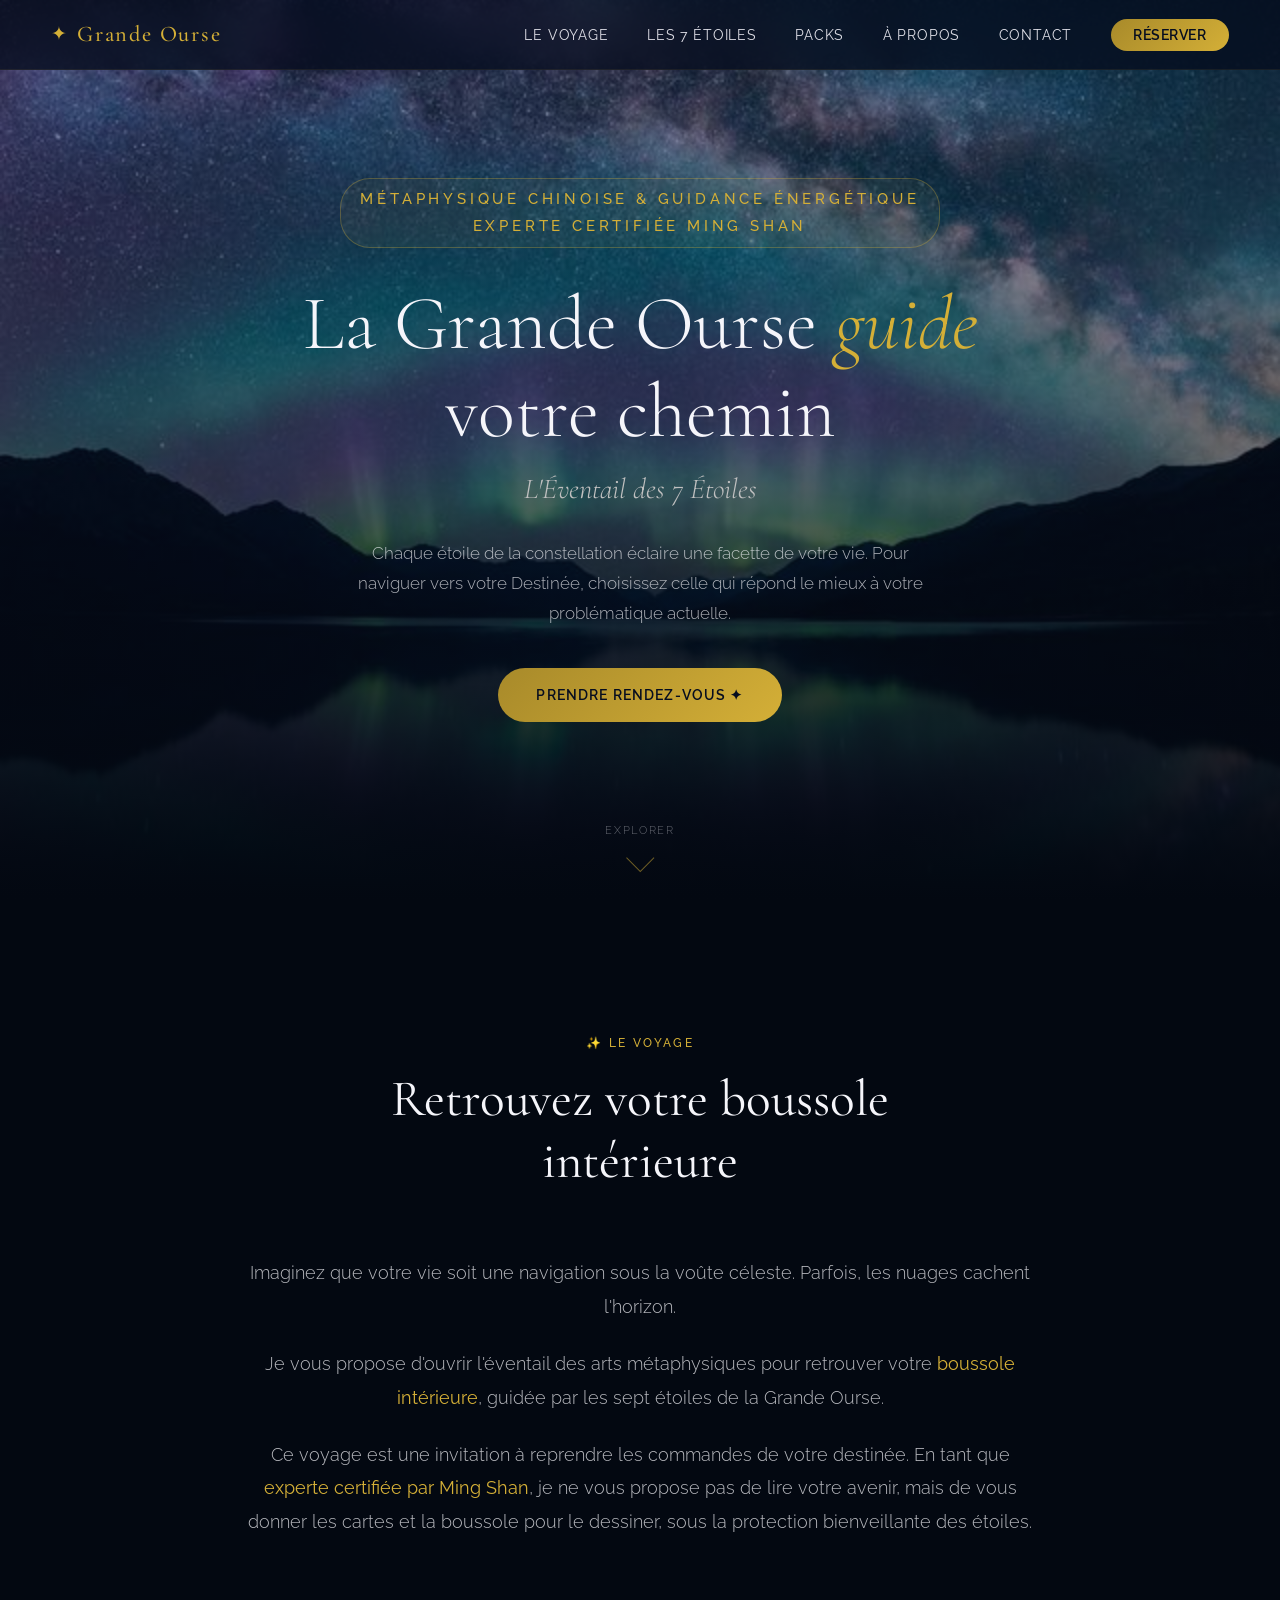
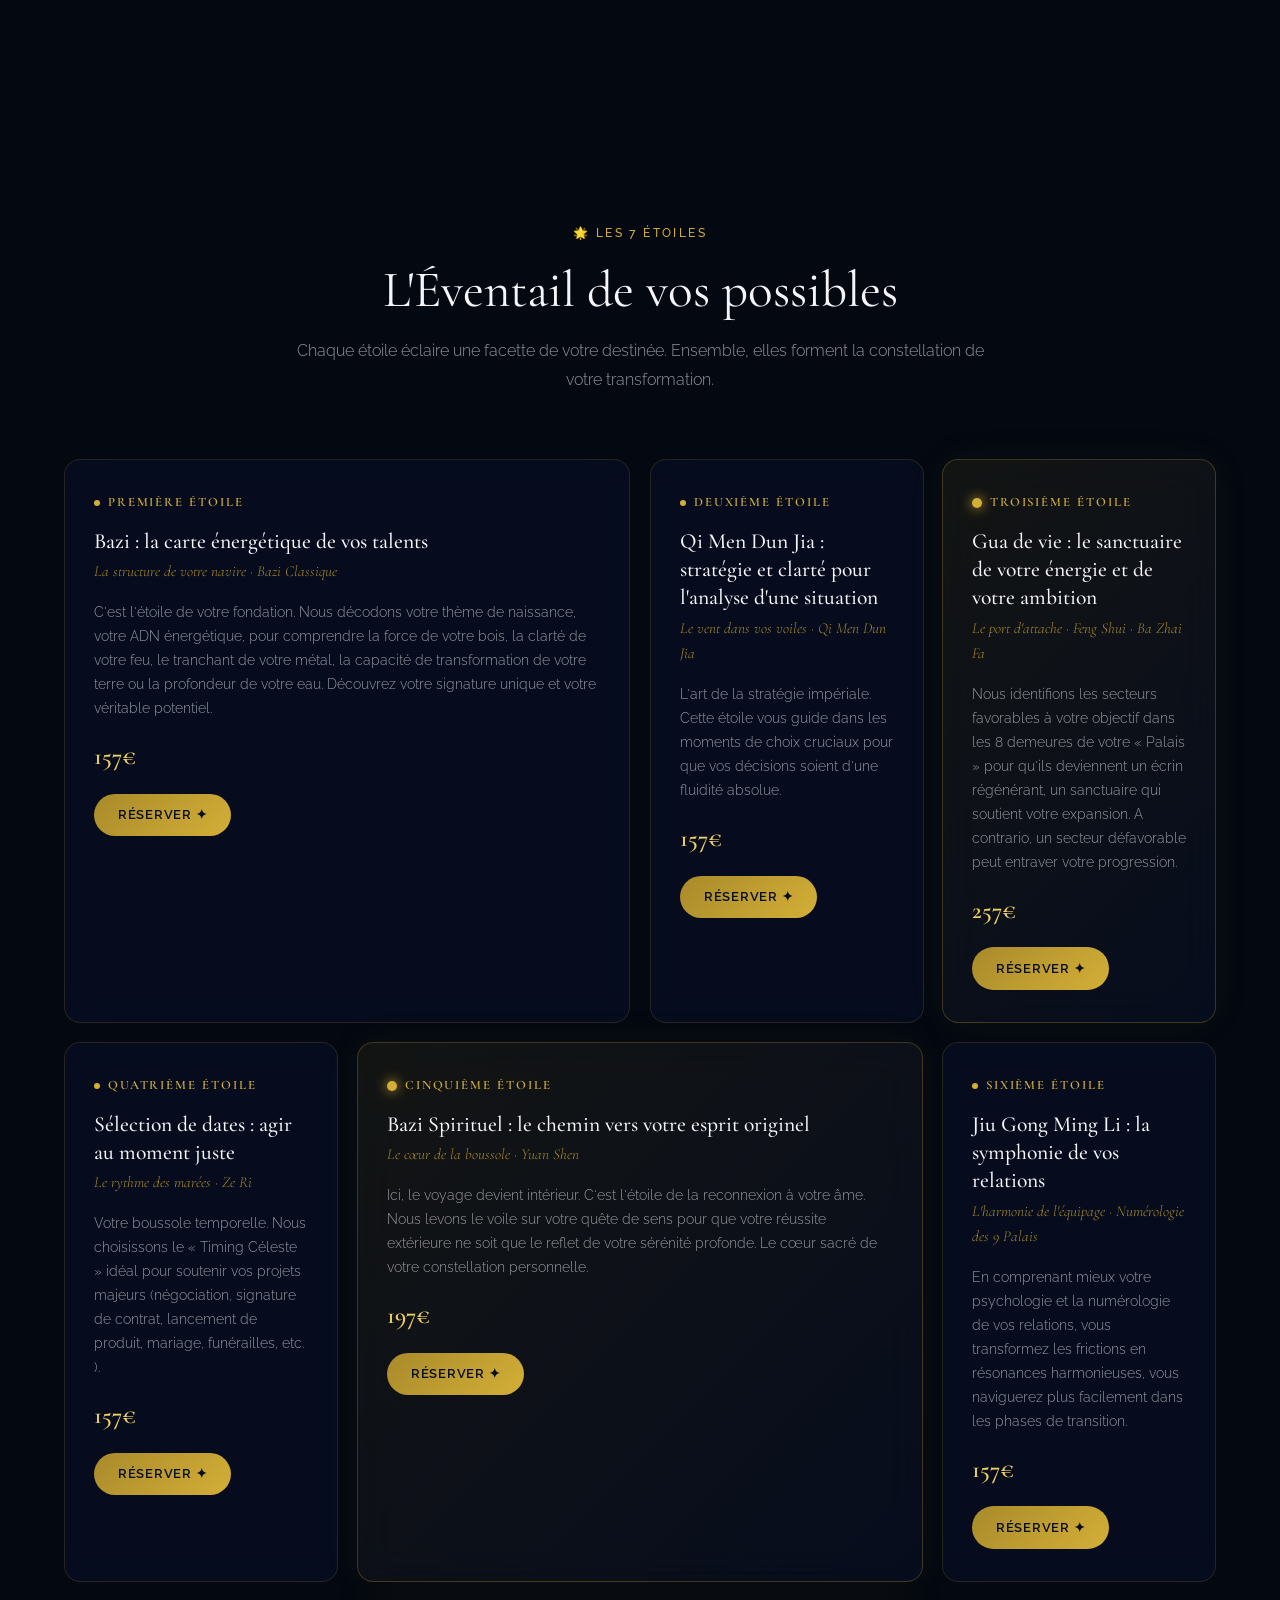
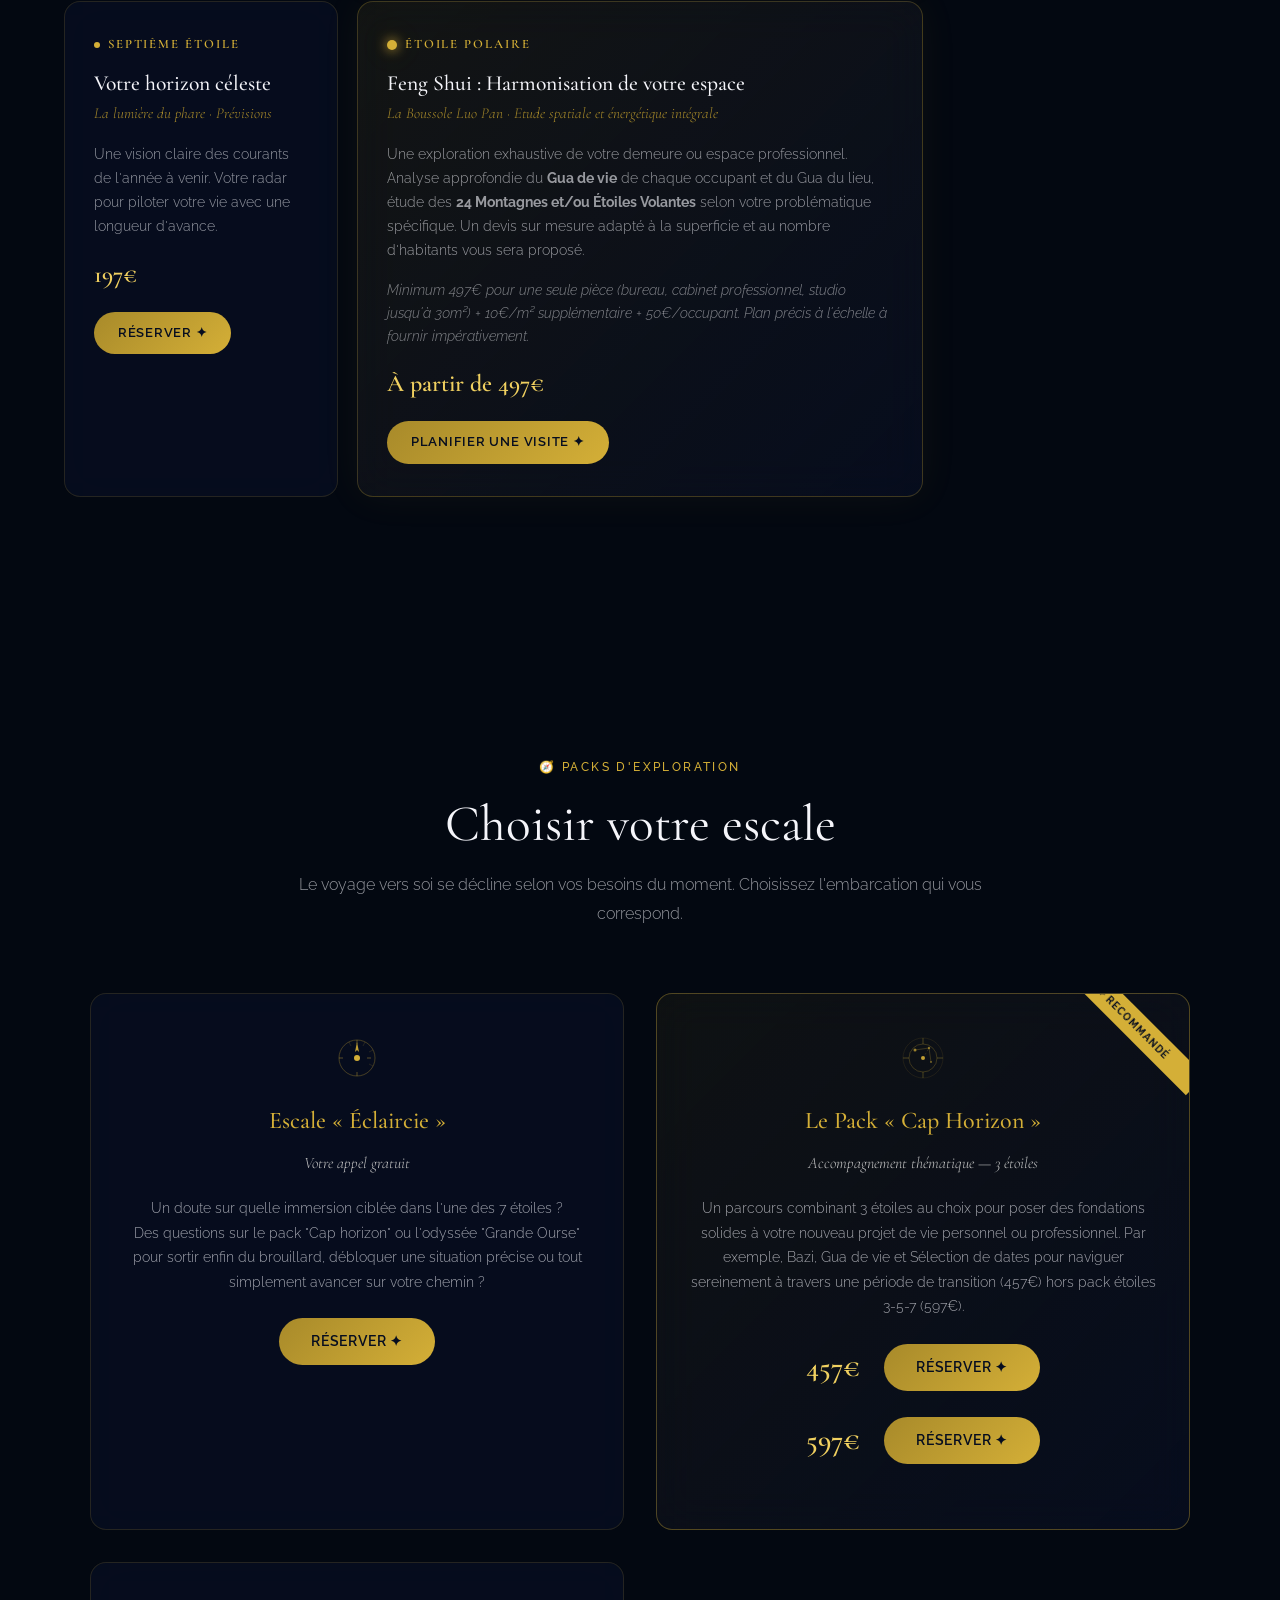
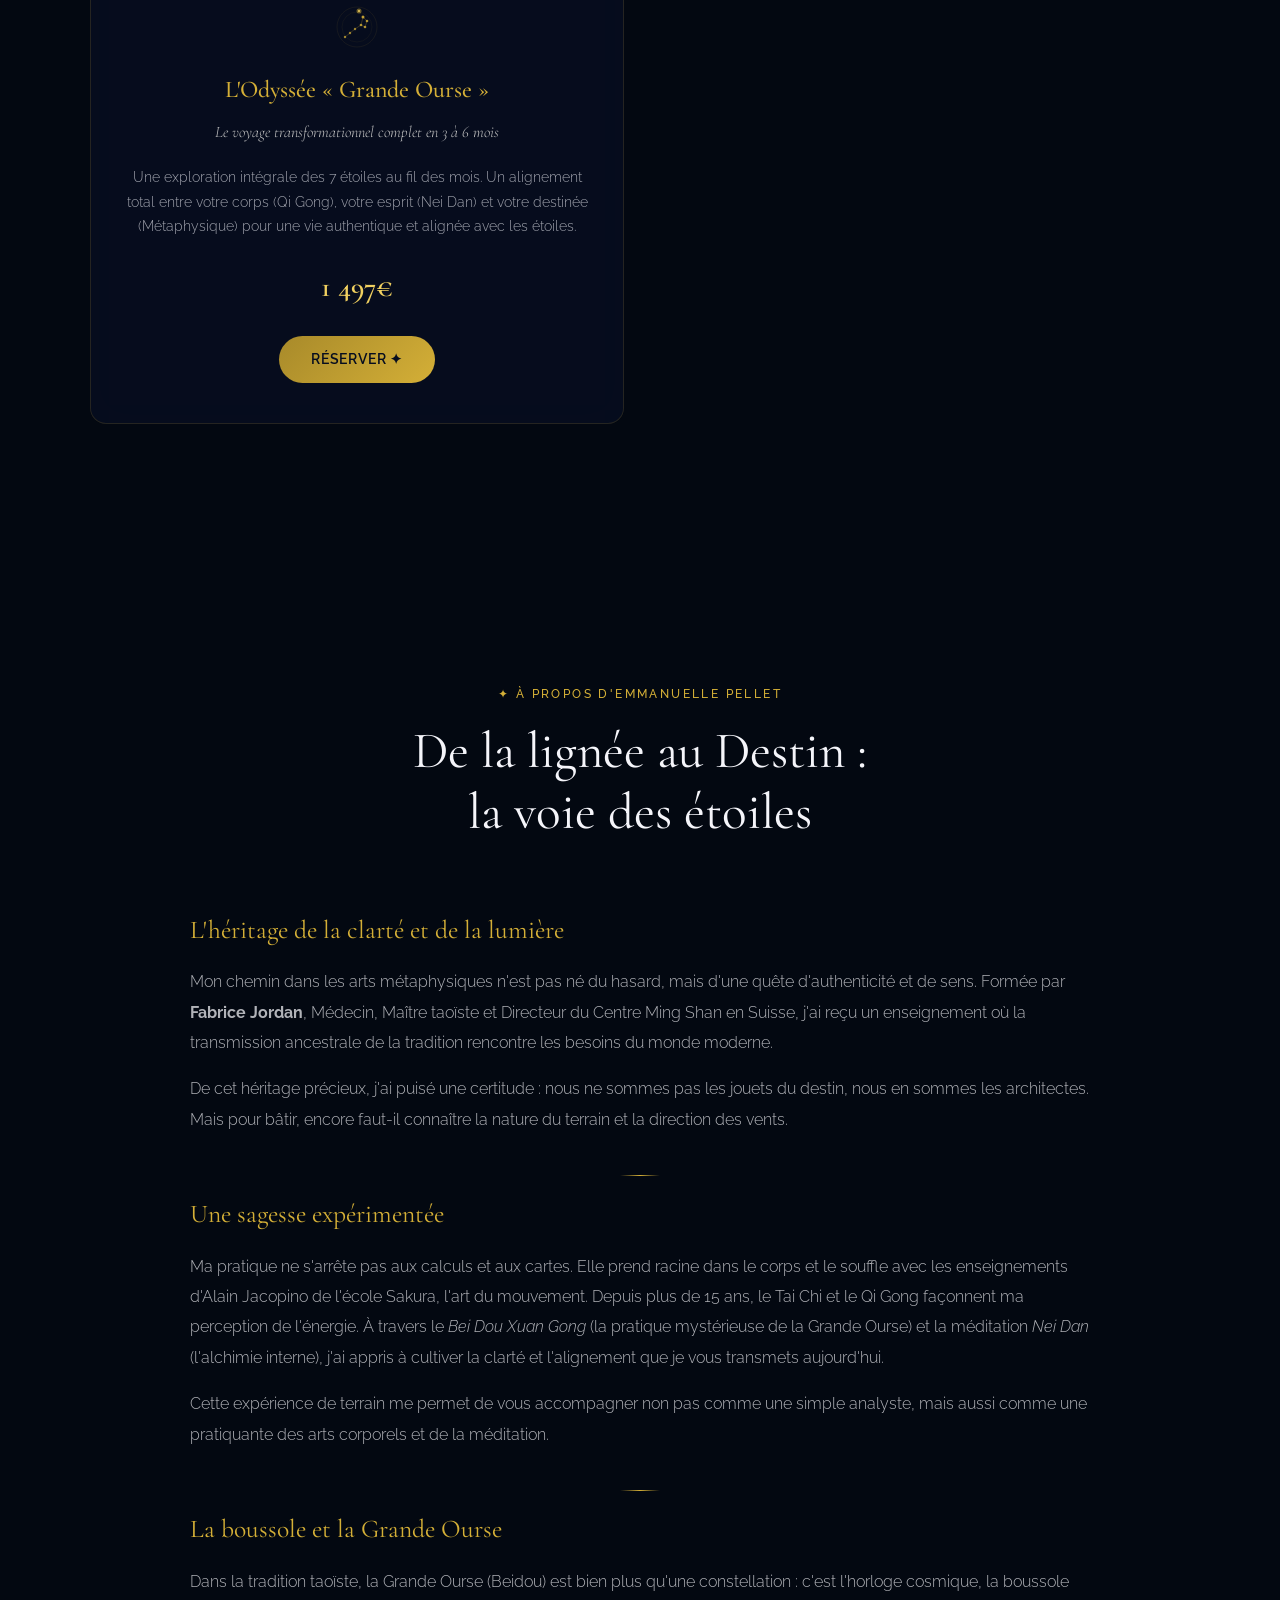
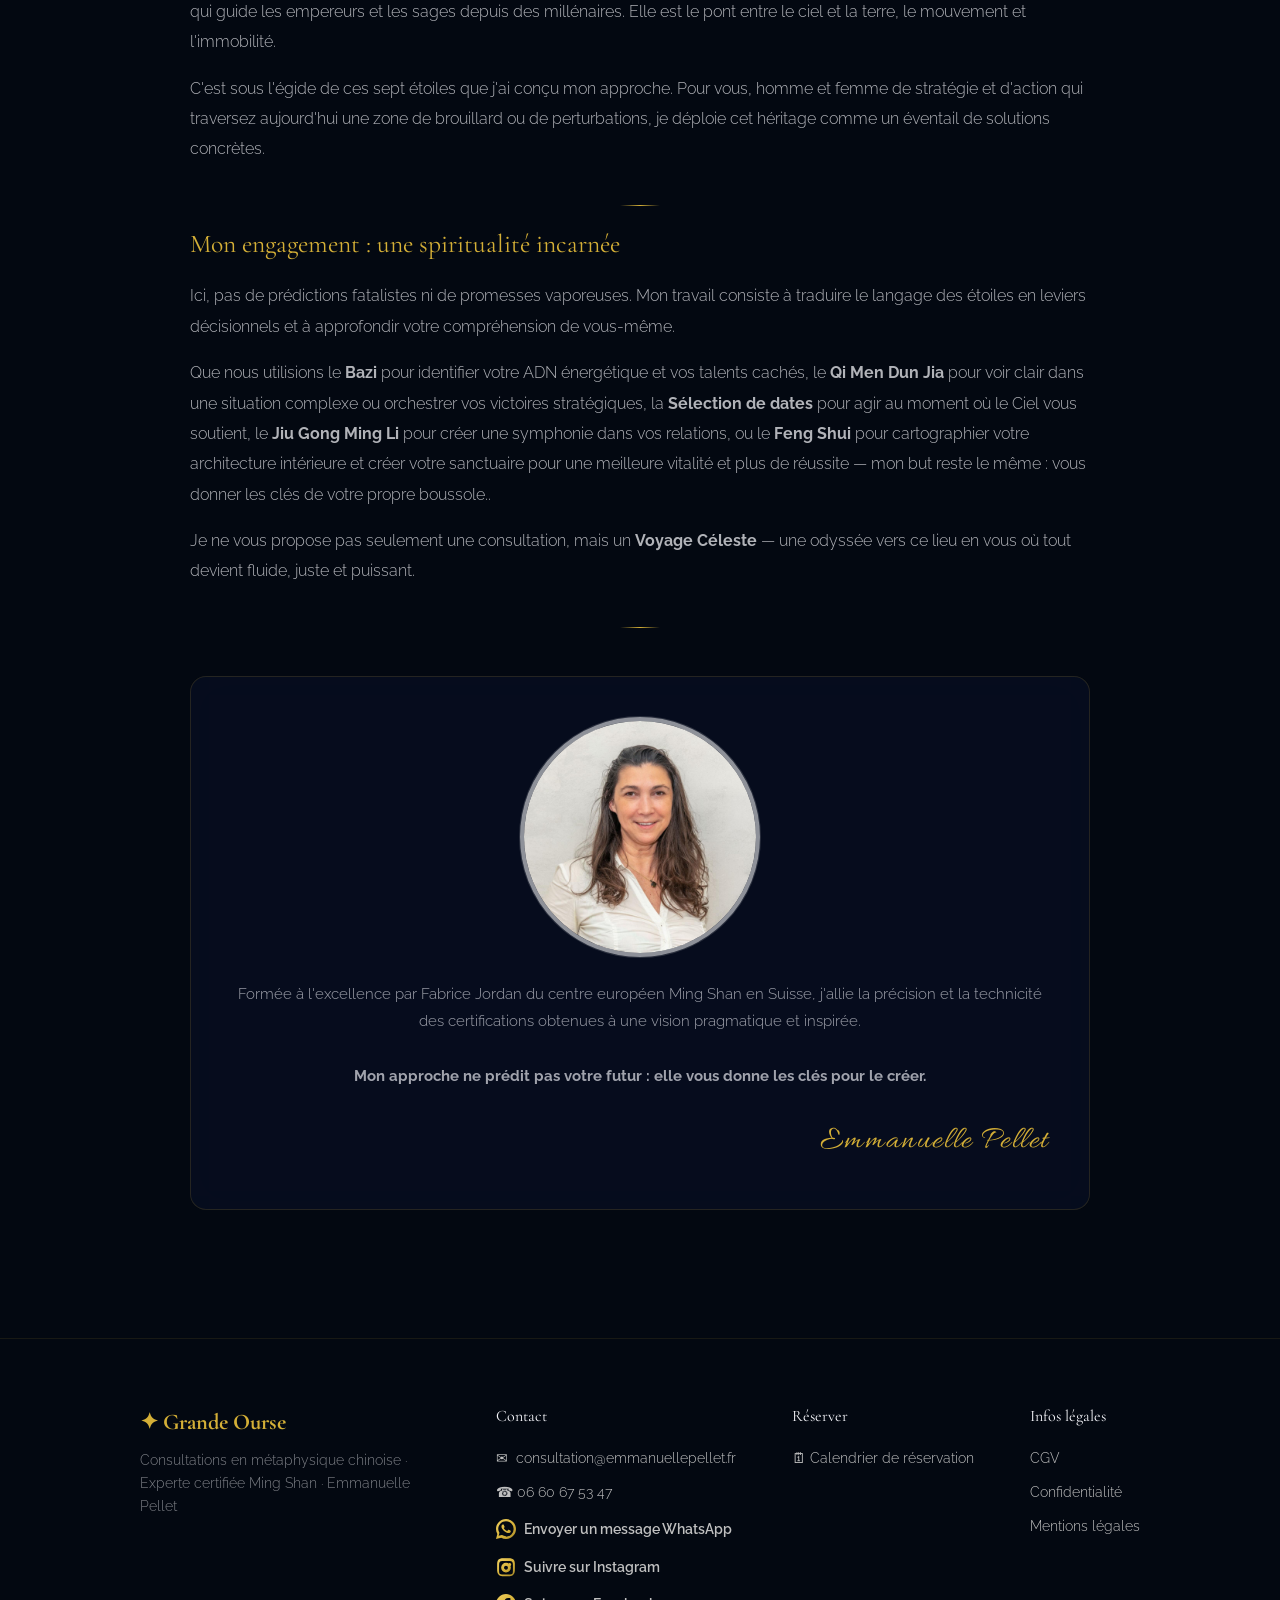
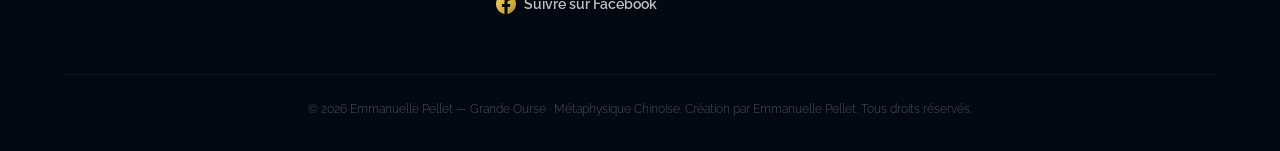
==== commit f3bd0684: "simplification signature" ====
--- a/index.html
+++ b/index.html
@@ -546,8 +546,8 @@
                 <div class="signature-photo-wrapper">
                     <img class="signature-photo" src="signature-photo.jpg" alt="Photo d'Emmanuelle Pellet" loading="lazy" width="240" height="240" />
                 </div>
-                <p>Formée à l'excellence par Fabrice Jordan du centre européen <strong>Ming Shan</strong> en Suisse, j'allie la précision et la technicité des certifications obtenues à une vision pragmatique et inspirée.</p>
-                <strong>Mon approche ne prédit pas votre futur : elle vous donne les clés pour le créer.</strong></p>
+                <p>Formée à l'excellence par Fabrice Jordan du centre européen Ming Shan en Suisse, j'allie la précision et la technicité des certifications obtenues à une vision pragmatique et inspirée.<br>
+                <br><strong>Mon approche ne prédit pas votre futur : elle vous donne les clés pour le créer.</strong></p>
                 <div class="signature-handwritten">Emmanuelle Pellet</div>
             </div>
 
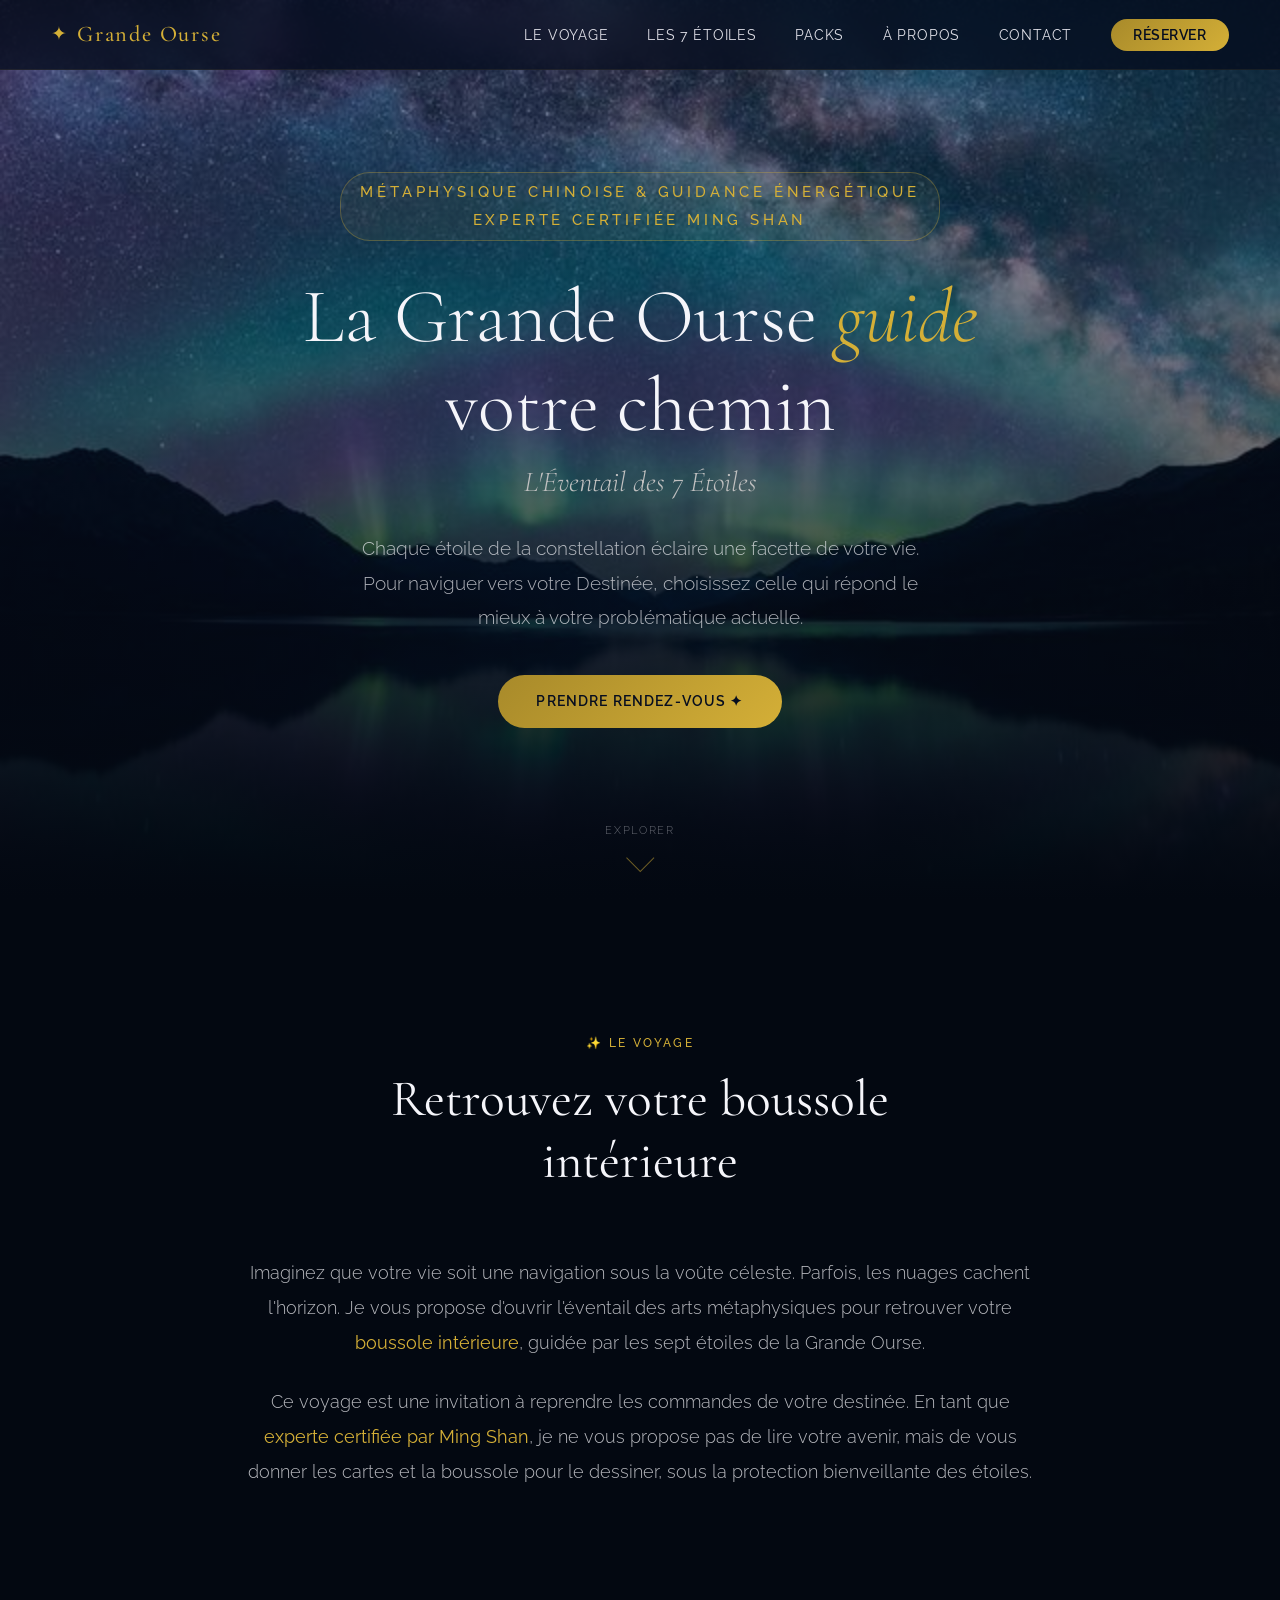
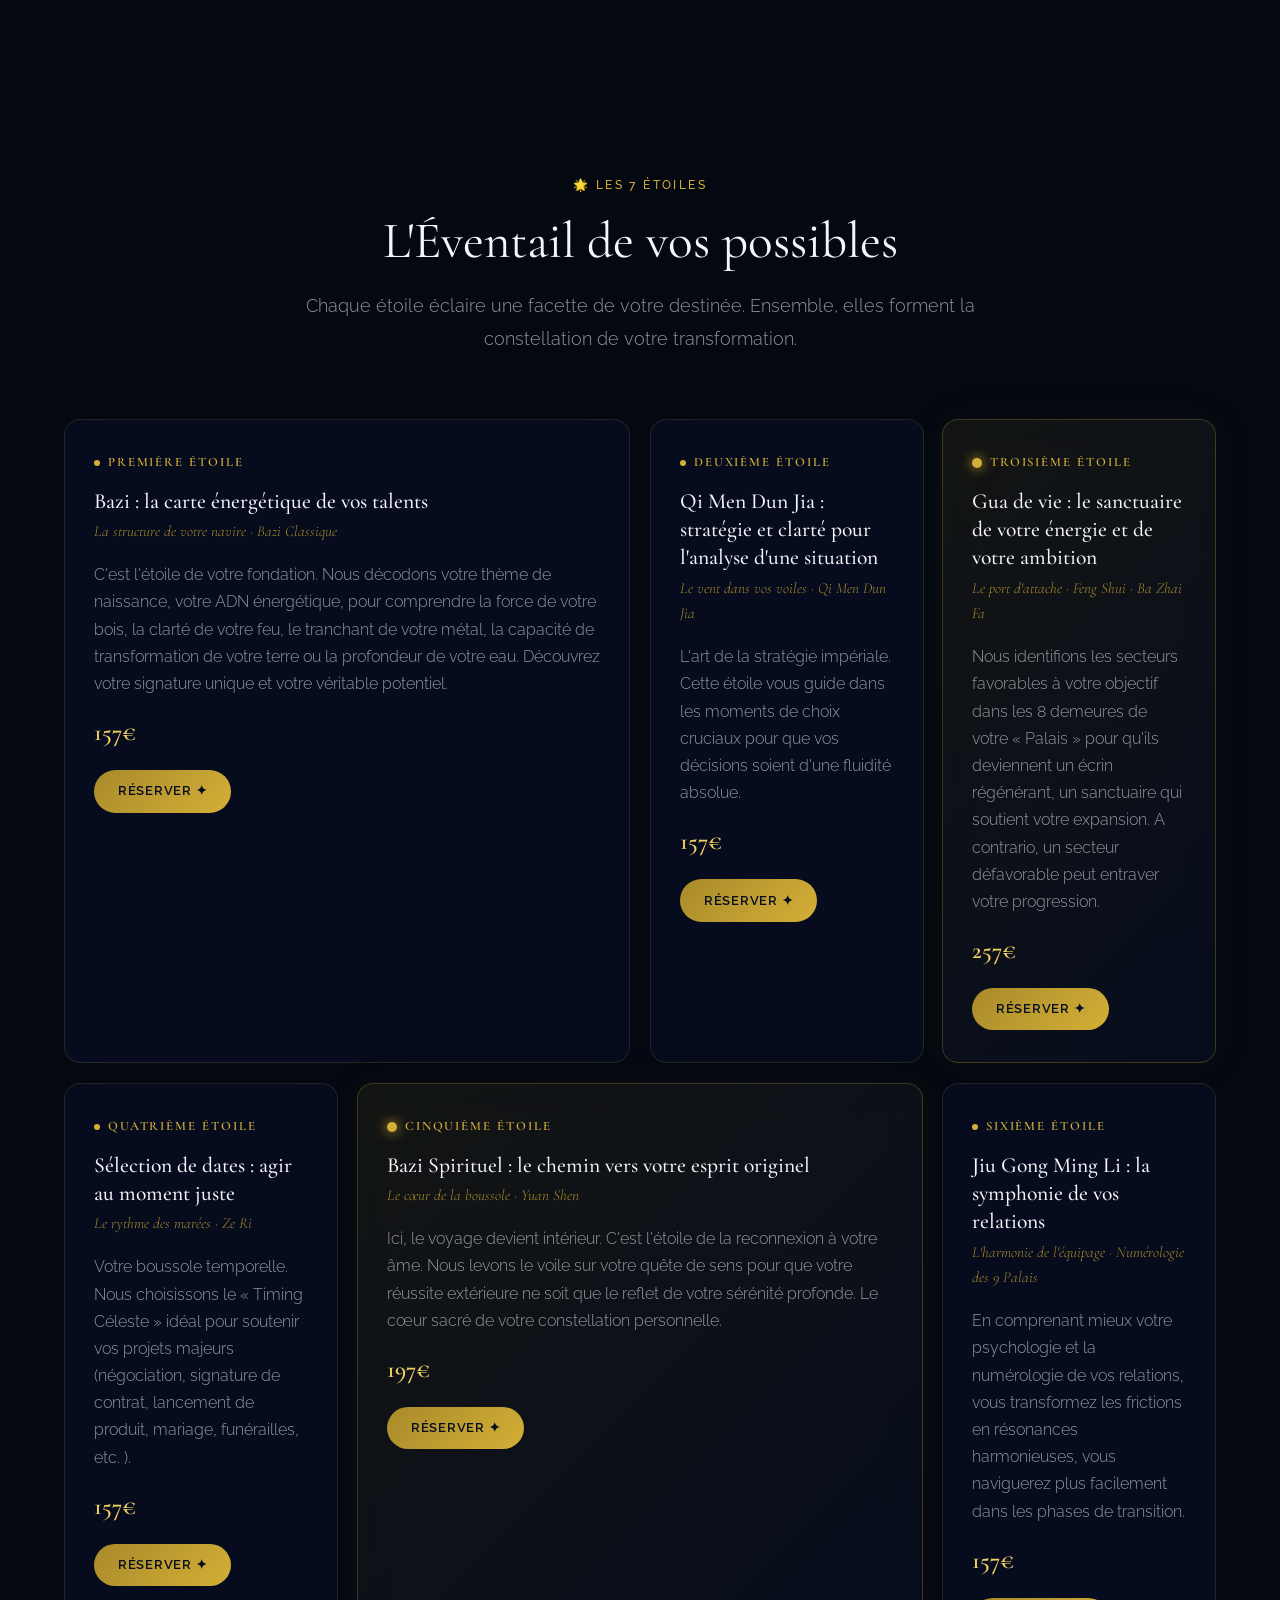
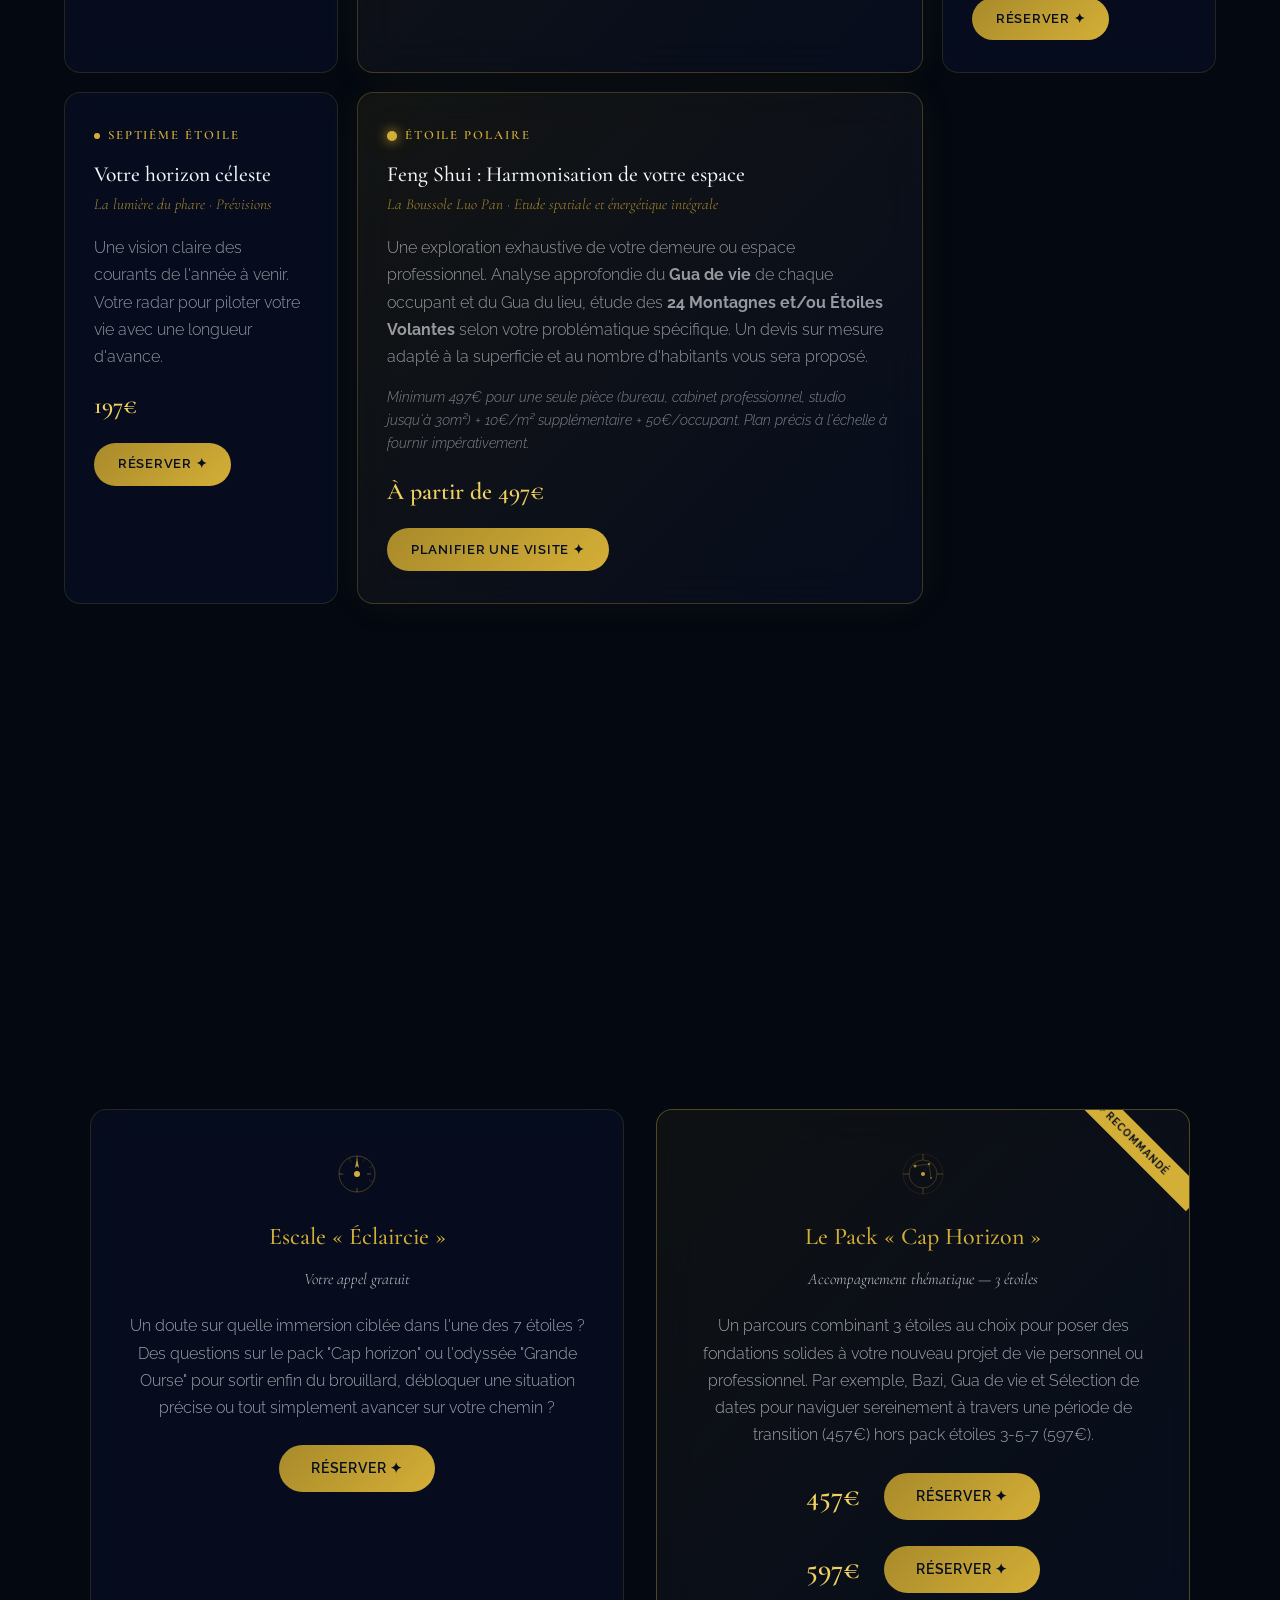
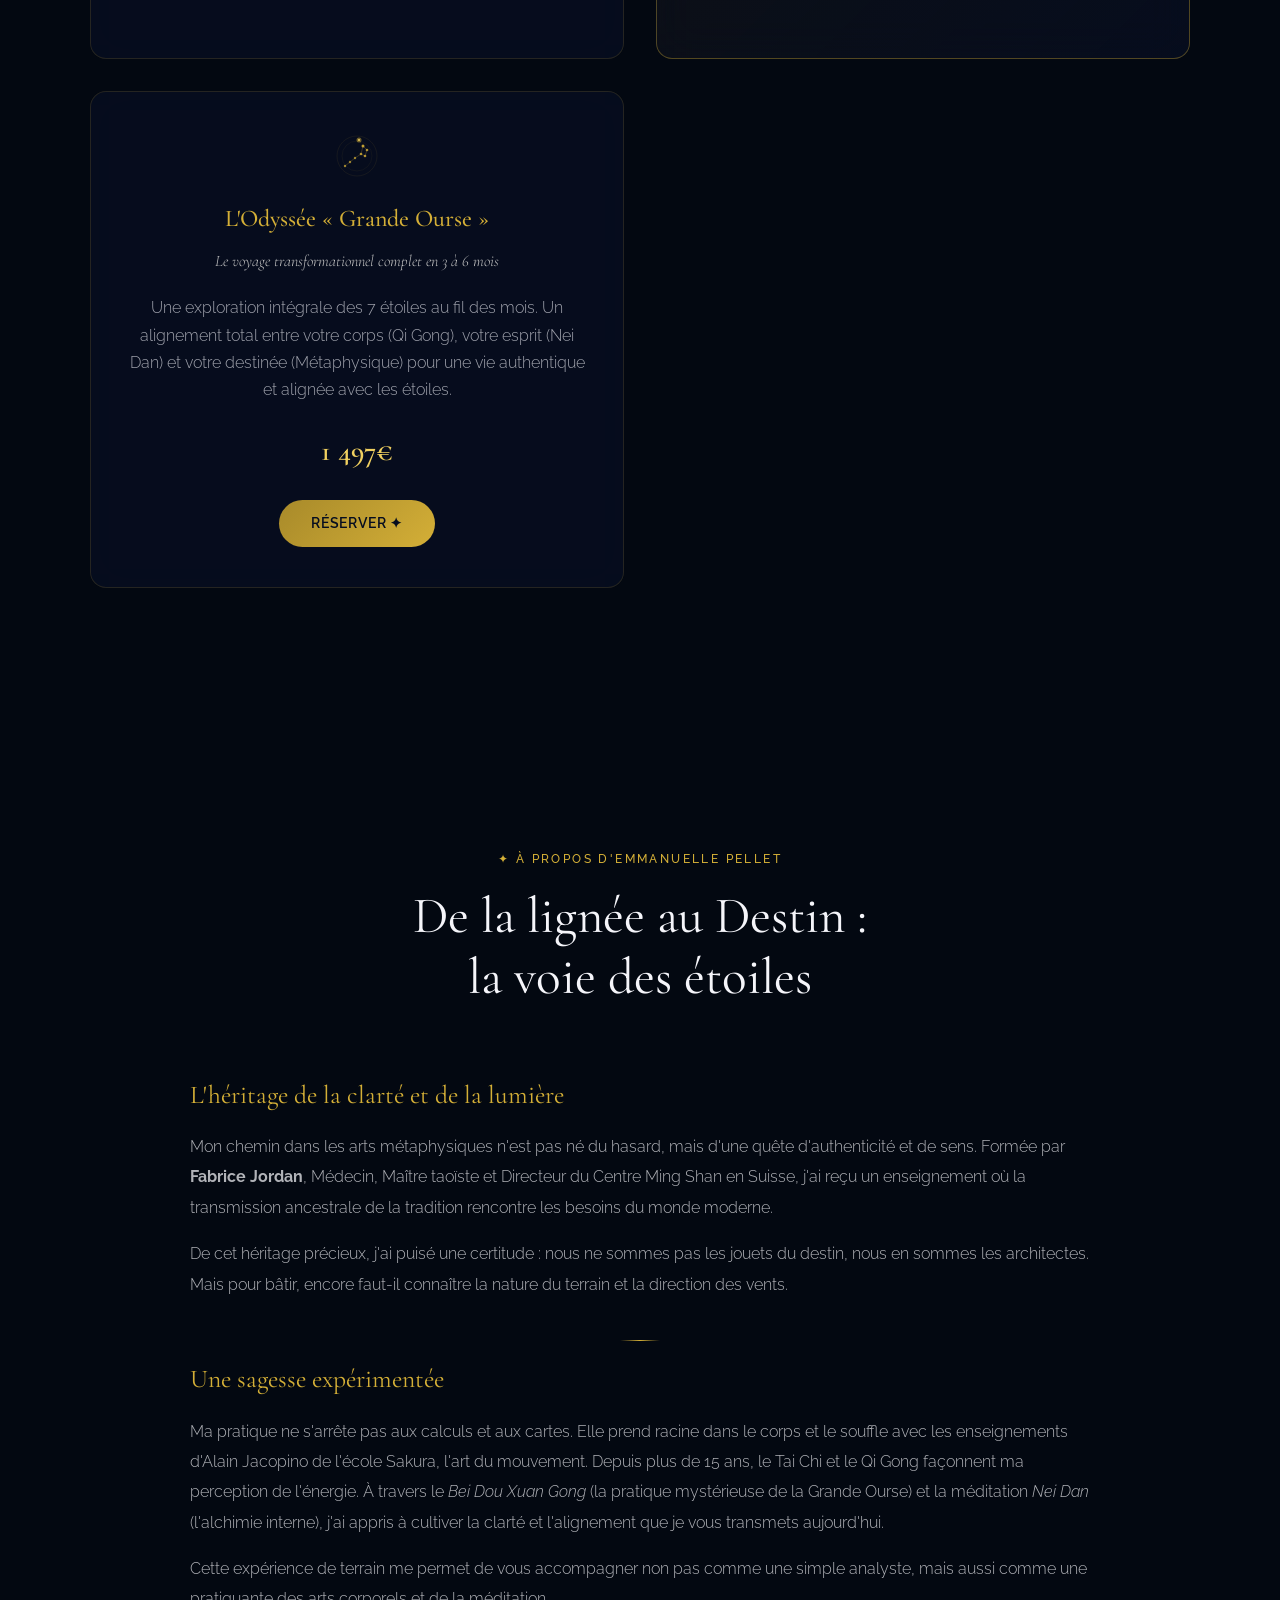
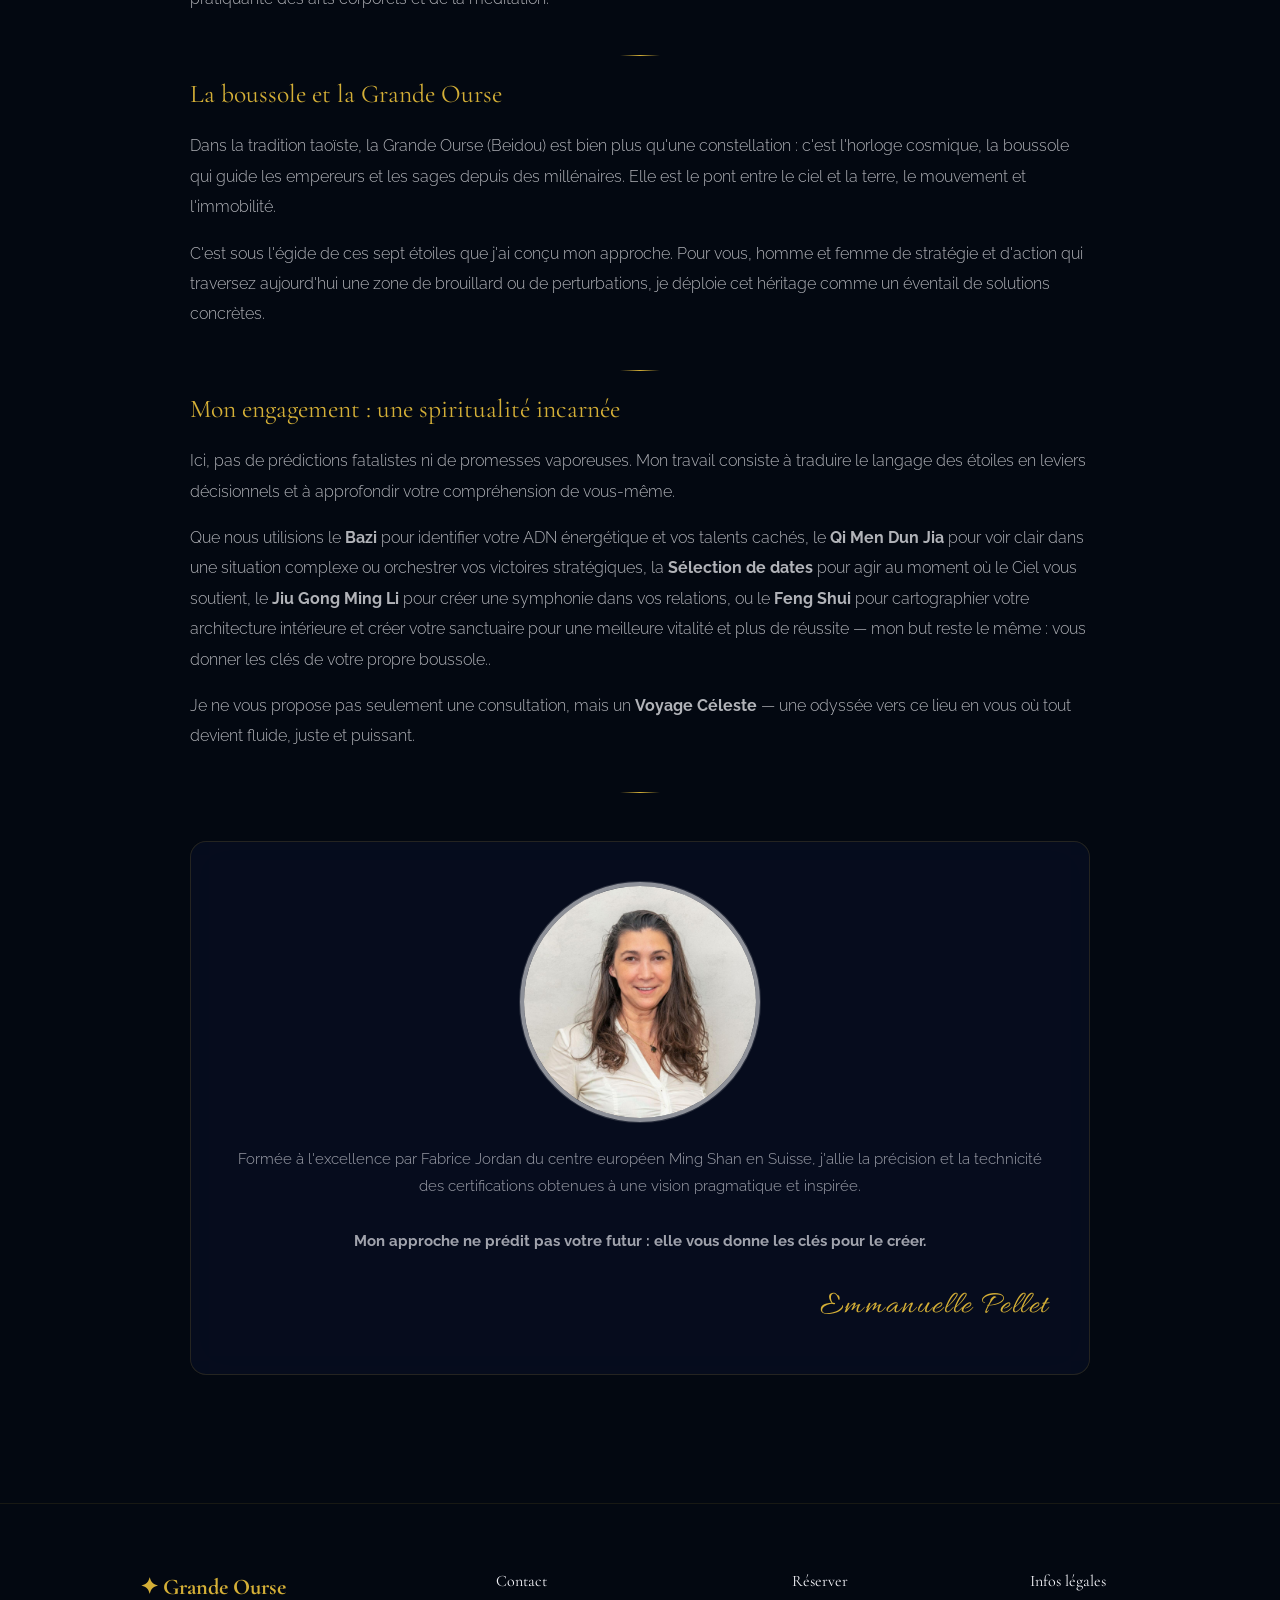
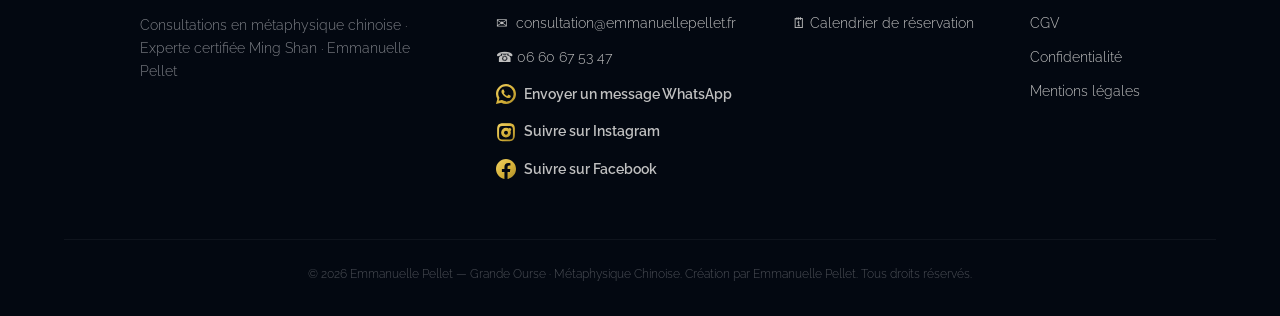
==== commit bc619a7a: "modification des div en header pour optimiser le seo" ====
--- a/index.html
+++ b/index.html
@@ -21,8 +21,11 @@
     <!-- Google Fonts Preconnect -->
     <link rel="preconnect" href="https://fonts.googleapis.com" />
     <link rel="preconnect" href="https://fonts.gstatic.com" crossorigin />
+    
+    <!-- Google Fonts Direct Links -->
+    <link href="https://fonts.googleapis.com/css2?family=Cormorant+Garamond:ital,wght@0,300;0,400;0,500;0,600;0,700;1,300;1,400&display=swap" rel="stylesheet">
+    <link href="https://fonts.googleapis.com/css2?family=Raleway:wght@200;300;400;500;600;700&display=swap" rel="stylesheet">
     <link href="https://fonts.googleapis.com/css2?family=Allura&display=swap" rel="stylesheet">
-
 
     <title>Grande Ourse - Métaphysique Chinoise, Bazi & Feng Shui</title>
    
@@ -298,16 +301,13 @@
 
     <!-- Introduction -->
     <section class="section" id="voyage">
-        <div class="section-header r">
+        <header class="section-header r">
             <span class="label">✨ Le Voyage</span>
             <p class="section-title">Retrouvez votre boussole intérieure</p>
-        </div>
+        </header>
         <div class="intro-text r">
             <p>
-                Imaginez que votre vie soit une navigation sous la voûte céleste. Parfois, les nuages cachent l'horizon.
-            </p>
-            <p>
-                Je vous propose d'ouvrir l'éventail des arts métaphysiques pour retrouver
+                Imaginez que votre vie soit une navigation sous la voûte céleste. Parfois, les nuages cachent l'horizon. Je vous propose d'ouvrir l'éventail des arts métaphysiques pour retrouver
                 votre <span class="highlight">boussole intérieure</span>, guidée par les sept étoiles de la Grande
                 Ourse.
             </p>
@@ -322,12 +322,12 @@
 
     <!-- 7 Étoiles — Bento Grid -->
     <section class="section" id="etoiles">
-        <div class="section-header r">
+        <header class="section-header r">
             <span class="label">🌟 Les 7 Étoiles</span>
             <p class="section-title">L'Éventail de vos possibles</p>
             <p>Chaque étoile éclaire une facette de votre destinée. Ensemble, elles forment la constellation de votre
                 transformation.</p>
-        </div>
+        </header>
 
         <div class="bento-grid">
 
@@ -435,12 +435,12 @@
 
     <!-- Packs -->
     <section class="section" id="packs">
-        <div class="section-header r">
+        <header class="section-header r">
             <span class="label">🧭 Packs d'Exploration</span>
             <p class="section-title">Choisir votre escale</p>
             <p>Le voyage vers soi se décline selon vos besoins du moment. Choisissez l'embarcation qui vous correspond.
             </p>
-        </div>
+        </header>
 
         <div class="packs-grid">
 
@@ -494,10 +494,10 @@
 
     <!-- À propos -->
     <section class="section" id="apropos">
-        <div class="section-header r">
+        <header class="section-header r">
             <span class="label">✦ À propos d'Emmanuelle Pellet</span>
             <p class="section-title">De la lignée au Destin : <br> la voie des étoiles</p>
-        </div>
+        </header>
 
         <div class="about-section">
 
--- a/styles.css
+++ b/styles.css
@@ -4,7 +4,7 @@
    ============================================ */
 
 /* --- Google Fonts --- */
-@import url('https://fonts.googleapis.com/css2?family=Cormorant+Garamond:ital,wght@0,300;0,400;0,500;0,600;0,700;1,300;1,400&family=Raleway:wght@200;300;400;500;600;700&family=Allura&display=swap');
+/* Fonts loaded via HTML link tags in index.html for better performance */
 
 /* --- CSS Custom Properties --- */
 :root {
@@ -31,6 +31,7 @@
   /* Typography */
   --font-heading: 'Cormorant Garamond', Georgia, serif;
   --font-body: 'Raleway', 'Segoe UI', sans-serif;
+  --font-signature: 'Allura', cursive;
 
   /* Spacing */
   --section-pad: clamp(4rem, 10vw, 8rem) clamp(1rem, 5vw, 6rem);
@@ -333,7 +334,7 @@
 }
 
 .hero-desc {
-  font-size: 1.05rem;
+  font-size: clamp(1.05rem, 2.2vw, 1.2rem);
   color: rgba(245, 245, 250, 0.7);
   max-width: 600px;
   margin: 0 auto 2.5rem;
@@ -465,7 +466,7 @@
 }
 
 .section-header p {
-  font-size: 1rem;
+  font-size: clamp(1rem, 1.5vw, 1.15rem);
   color: rgba(245, 245, 250, 0.6);
   line-height: 1.8;
 }
@@ -478,7 +479,7 @@
 }
 
 .intro-text p {
-  font-size: 1.1rem;
+  font-size: clamp(1.05rem, 1.8vw, 1.15rem);
   line-height: 1.9;
   color: rgba(245, 245, 250, 0.75);
   margin-bottom: 1.5rem;
@@ -638,7 +639,7 @@
 }
 
 .bento-card p {
-  font-size: 0.88rem;
+  font-size: clamp(0.9rem, 1.3vw, 1rem);
   color: rgba(245, 245, 250, 0.6);
   line-height: 1.7;
   margin-bottom: 1rem;
@@ -818,7 +819,7 @@
 }
 
 .pack-card p {
-  font-size: 0.9rem;
+  font-size: clamp(0.9rem, 1.3vw, 1rem);
   color: rgba(245, 245, 250, 0.65);
   line-height: 1.7;
   margin-bottom: 1.5rem;
@@ -995,7 +996,7 @@
 }
 
 .signature-handwritten {
-  font-family: 'Allura', cursive;
+  font-family: var(--font-signature);
   font-size: 2rem;
   color: var(--gold);
   margin-top: 1.5rem;
@@ -1256,6 +1257,7 @@
     font-size: 0.95rem;
     margin: 0 auto 2rem;
     padding: 0 1rem;
+    line-height: 1.7;
   }
 
   .hero-cta {
@@ -1342,7 +1344,7 @@
   }
 
   .hero-desc {
-    font-size: 0.8rem;
+    font-size: 0.9rem;
     margin: 0 auto 1.5rem;
     padding: 0 0.5rem;
     line-height: 1.6;
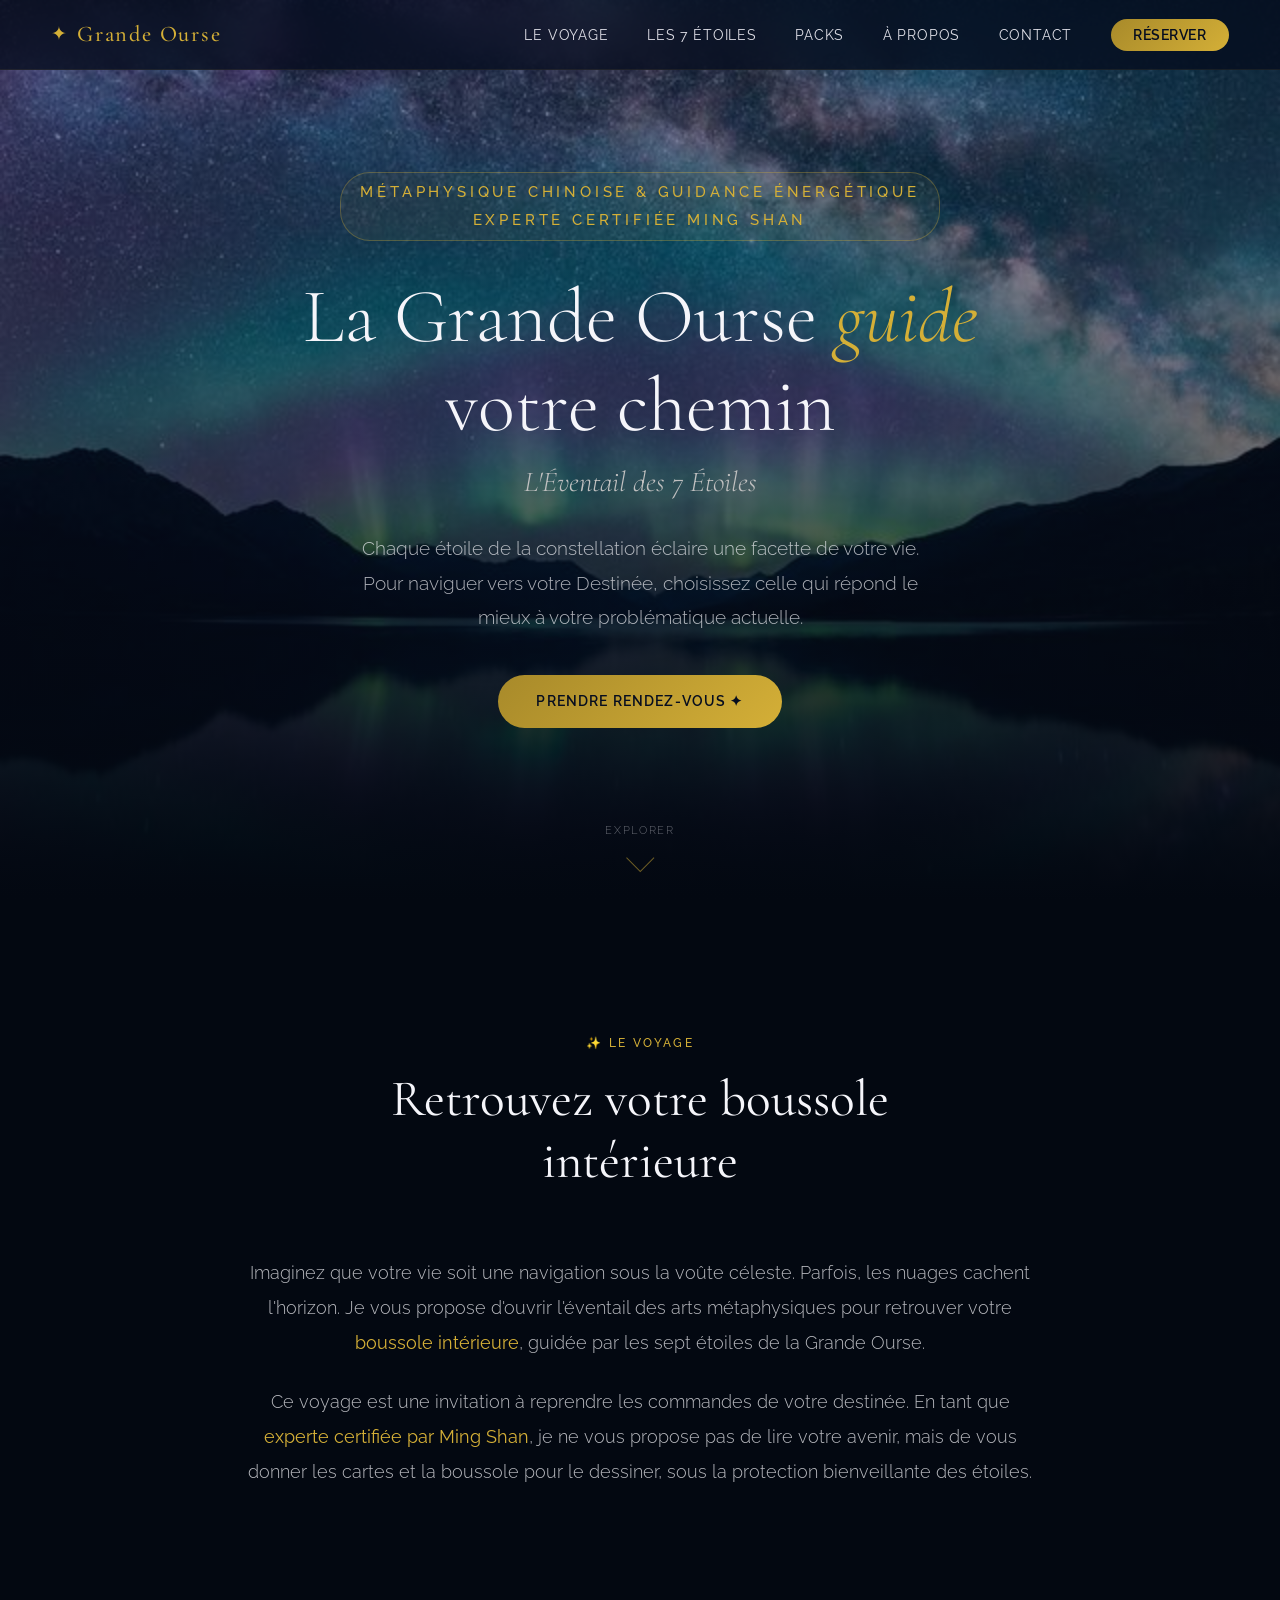
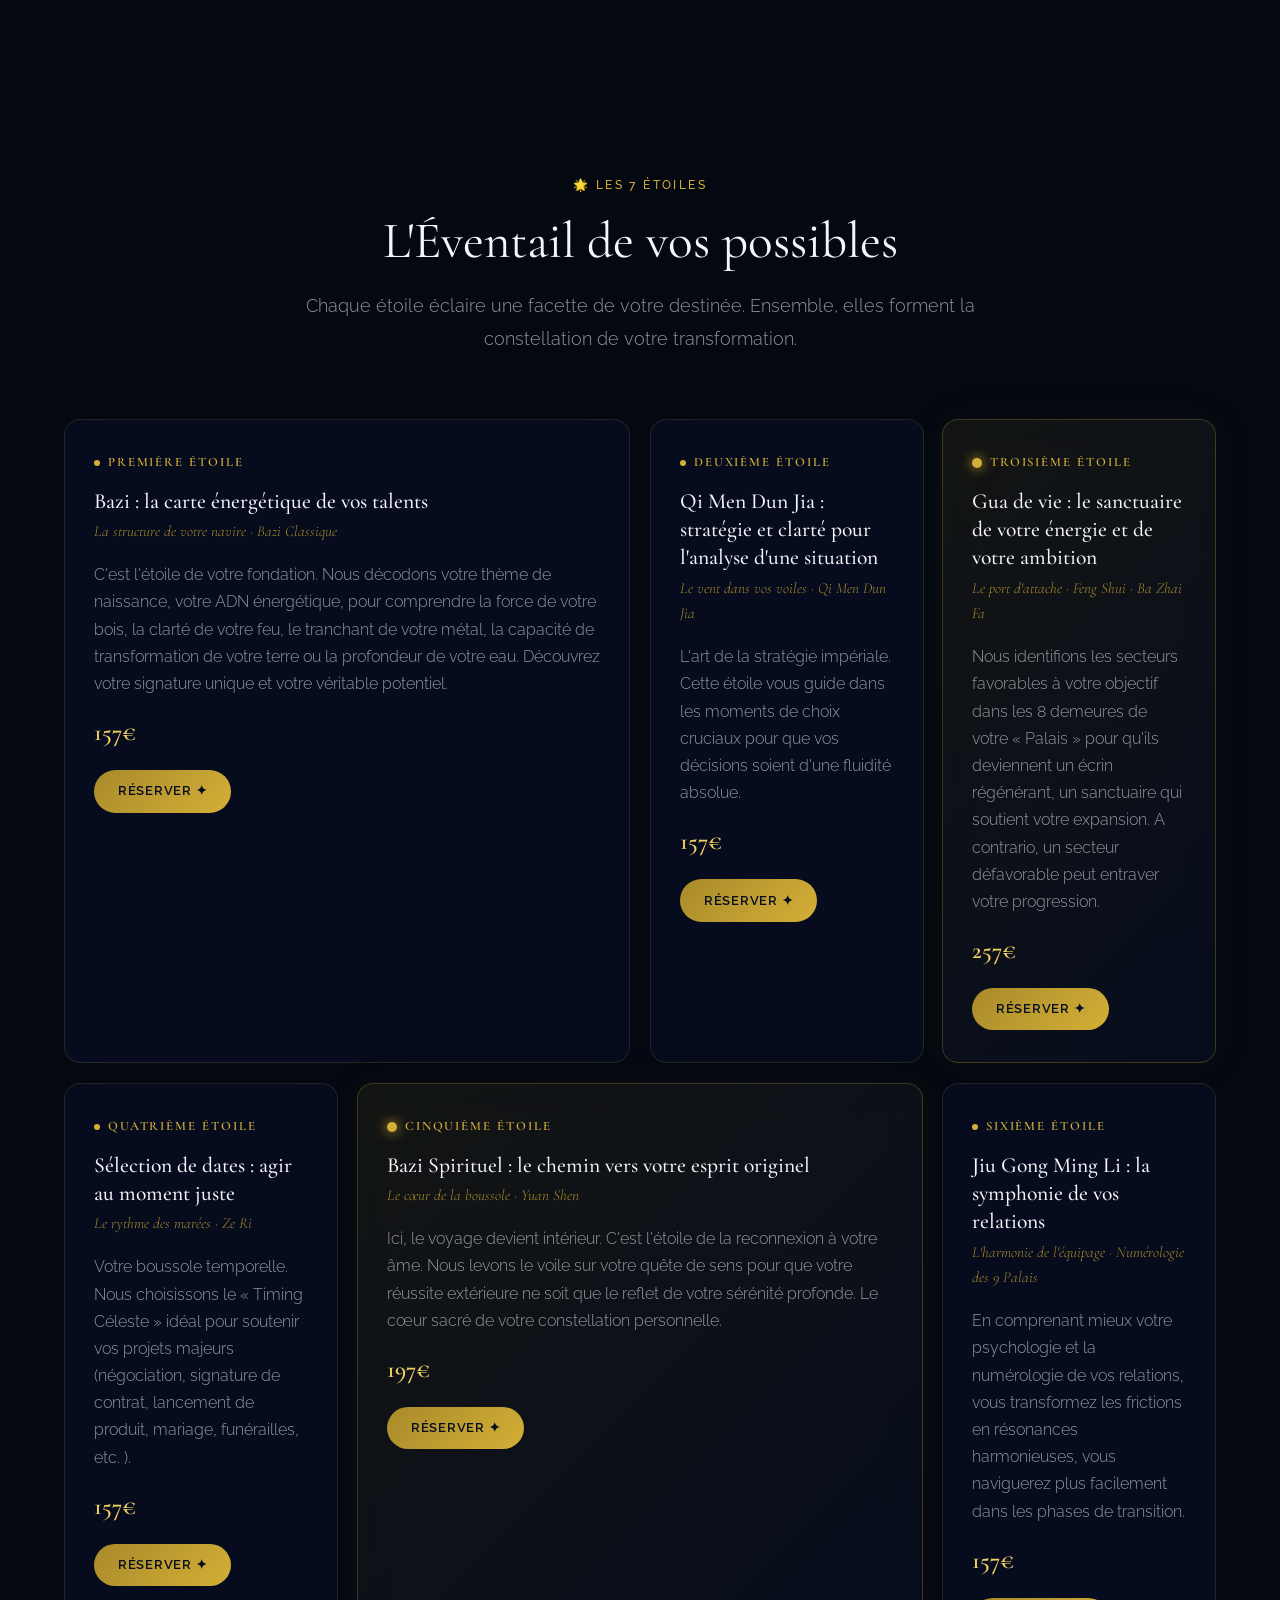
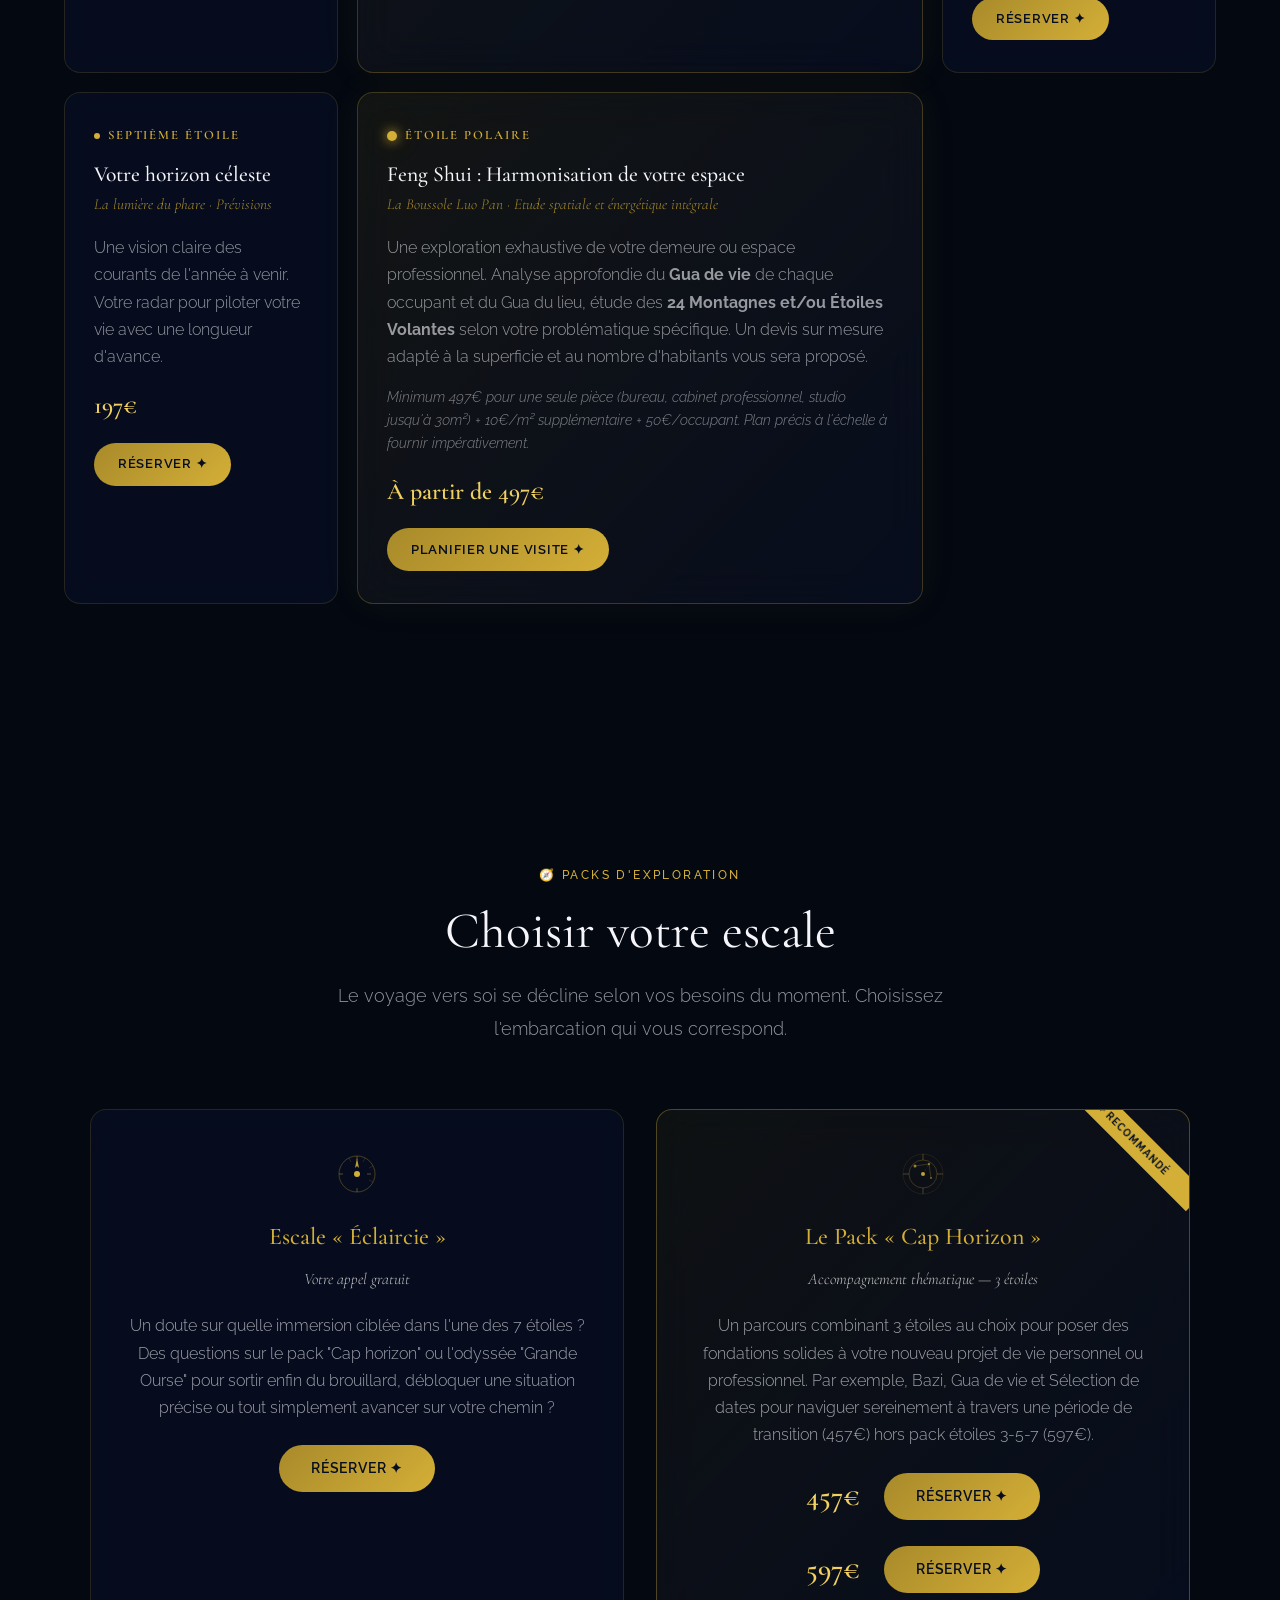
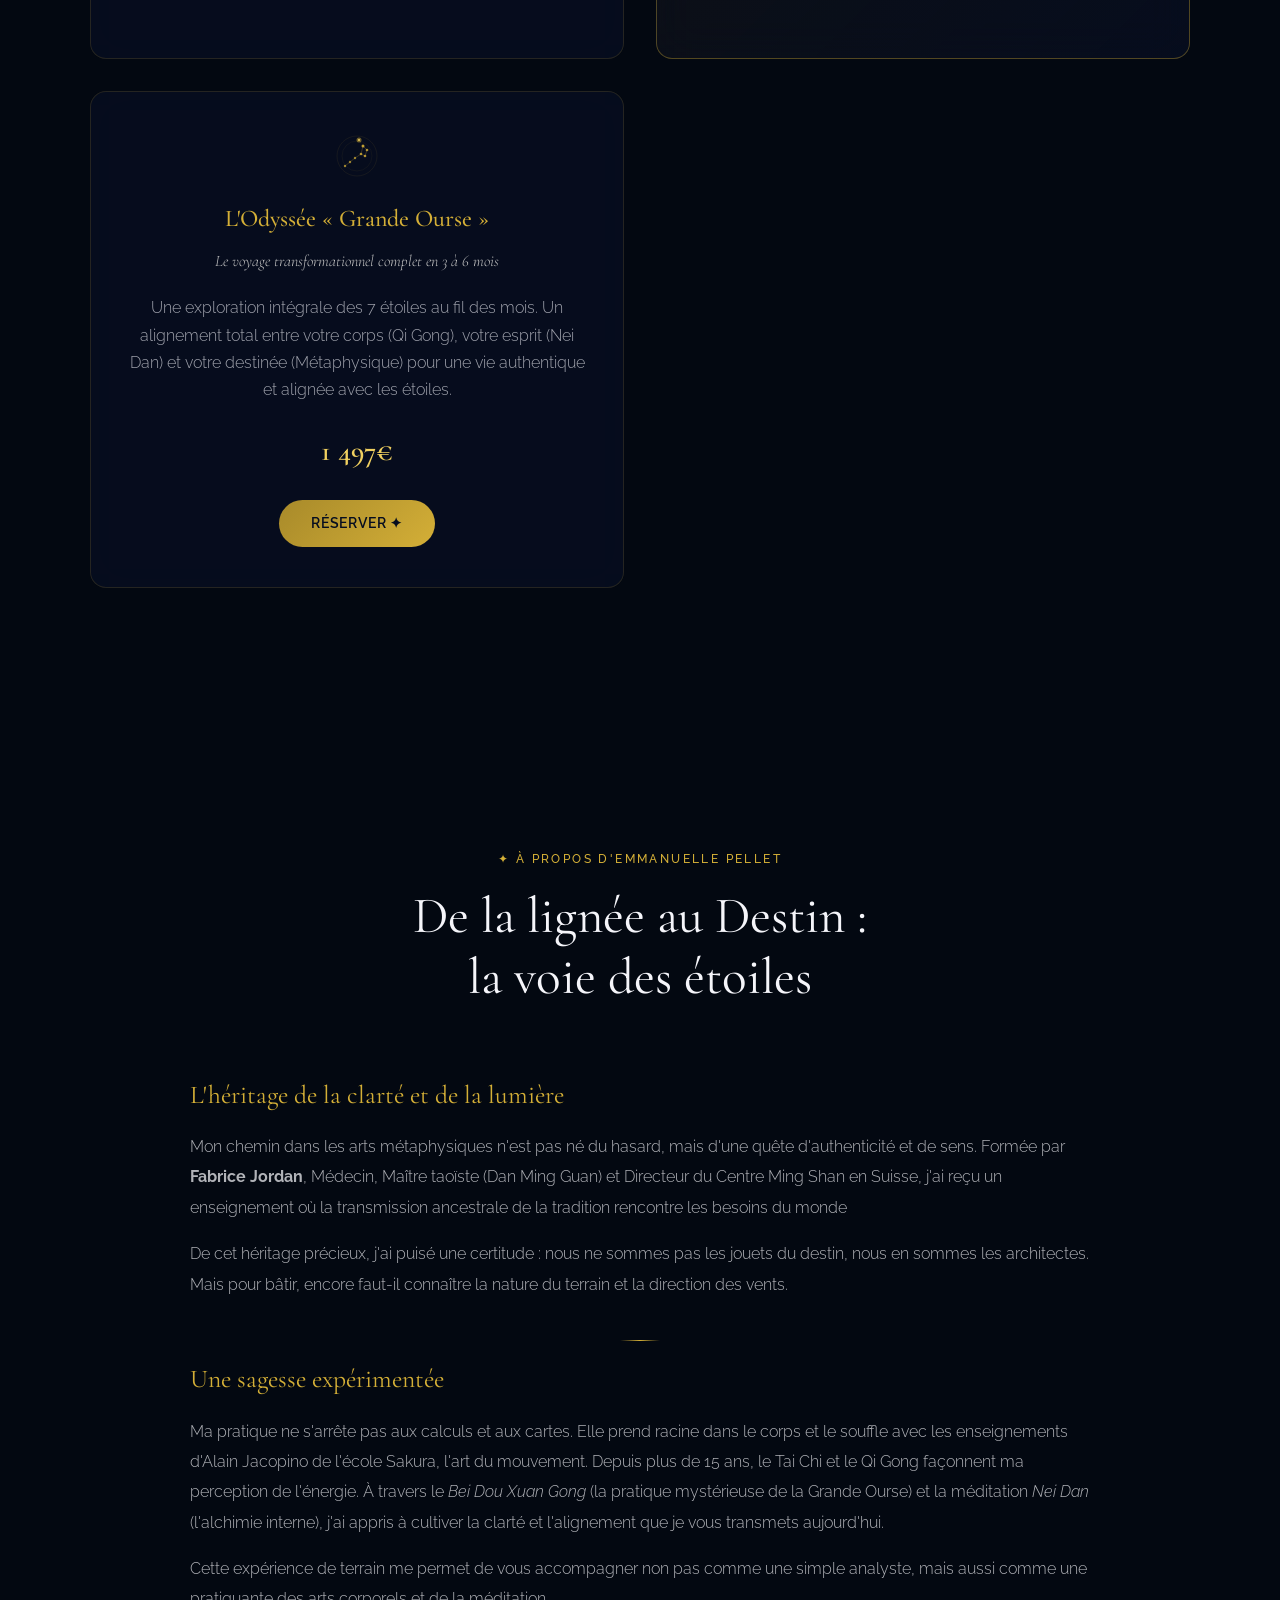
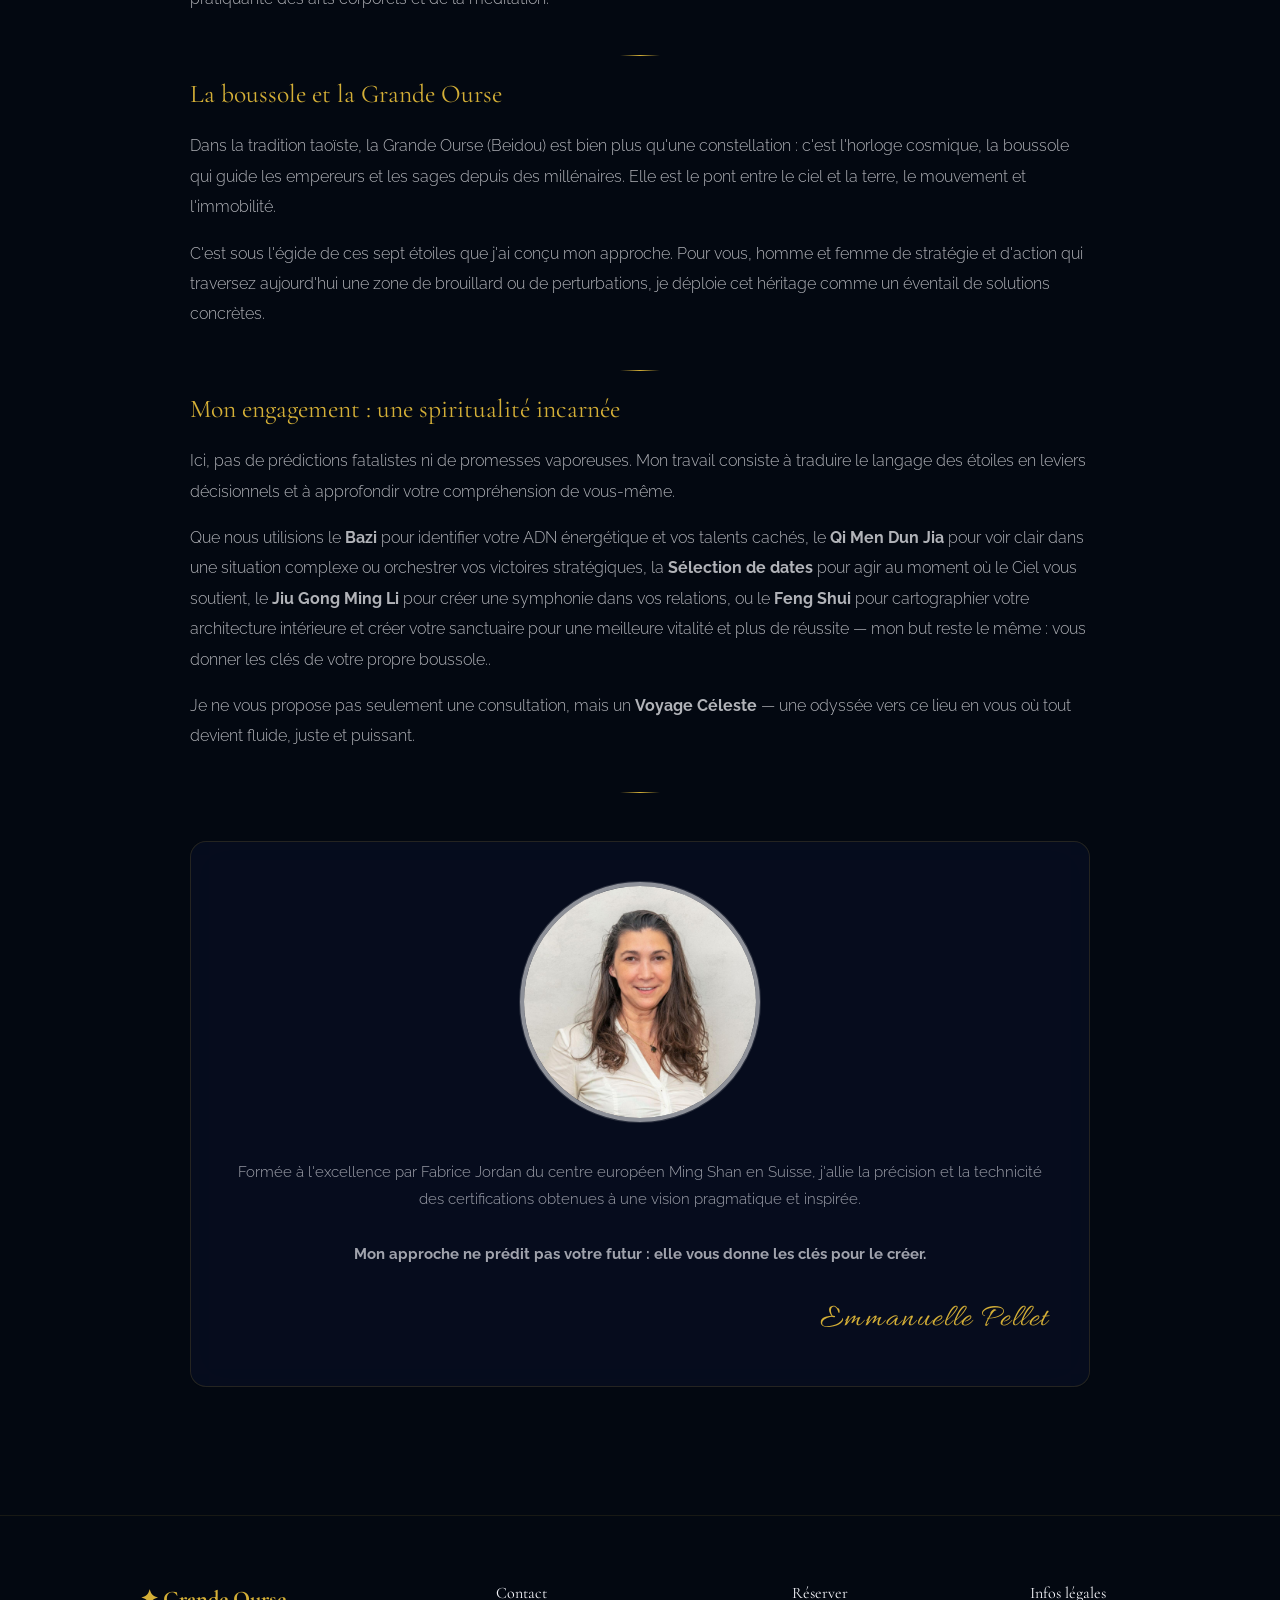
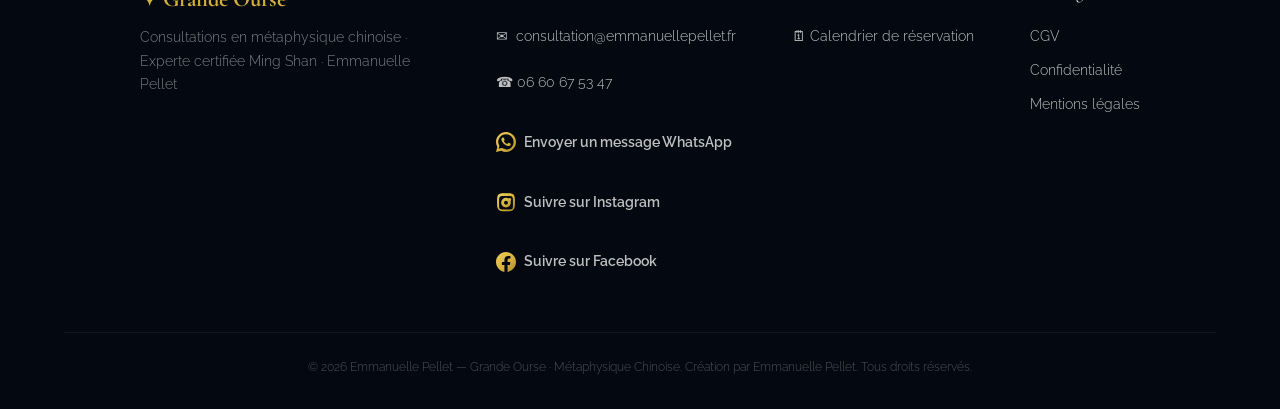
==== commit aefe36c6: "optimisation SEO avec balises sémantiques" ====
--- a/index.html
+++ b/index.html
@@ -274,7 +274,7 @@
         </button>
     </nav>
 
-    <!-- Hero -->
+    <main>
     <section class="hero" id="hero">
         <div class="hero-bg"></div>
         <div class="hero-content">
@@ -332,7 +332,7 @@
         <div class="bento-grid">
 
             <!-- Étoile 1 -->
-            <div class="bento-card r r1">
+            <article class="bento-card r r1">
                 <p class="star-number"><span class="star-dot"></span> Première Étoile</p>
                 <h2 class="card-title">Bazi : la carte énergétique de vos talents</h2>
                 <p class="card-subtitle">La structure de votre navire · Bazi Classique</p>
@@ -344,10 +344,10 @@
                 <div class="price">157€</div>
                 <a href="https://grandeourse-emmanuellepellet.setmore.com/emmanuelle/service/7239162b-0af6-4f90-82b1-89fb92c9a126"
                     target="_blank" rel="noopener" class="btn-book">Réserver ✦</a>
-            </div>
+            </article>
 
             <!-- Étoile 2 -->
-            <div class="bento-card r r2">
+            <article class="bento-card r r2">
                 <p class="star-number"><span class="star-dot"></span> Deuxième Étoile</p>
                 <h2 class="card-title">Qi Men Dun Jia : stratégie et clarté pour l'analyse d'une situation</h2>
                 <p class="card-subtitle">Le vent dans vos voiles · Qi Men Dun Jia</p>
@@ -356,10 +356,10 @@
                 <div class="price">157€</div>
                 <a href="https://grandeourse-emmanuellepellet.setmore.com/emmanuelle/service/a9f6bf2f-8a3a-4fcf-b57b-081bfd0f00eb"
                     target="_blank" rel="noopener" class="btn-book">Réserver ✦</a>
-            </div>
+            </article>
 
             <!-- Étoile 3 -->
-            <div class="bento-card polaris r r3">
+            <article class="bento-card polaris r r3">
                 <p class="star-number"><span class="star-dot"></span> Troisième Étoile</p>
                 <h2 class="card-title">Gua de vie : le sanctuaire de votre énergie et de votre ambition</h2>
                 <p class="card-subtitle">Le port d'attache · Feng Shui · Ba Zhai Fa</p>
@@ -368,10 +368,10 @@
                 <div class="price">257€</div>
                 <a href="https://grandeourse-emmanuellepellet.setmore.com/emmanuelle/service/30d60976-fac5-4ae6-a7f1-841319c13451"
                     target="_blank" rel="noopener" class="btn-book">Réserver ✦</a>
-            </div>
+            </article>
 
             <!-- Étoile 4 -->
-            <div class="bento-card r r4">
+            <article class="bento-card r r4">
                 <p class="star-number"><span class="star-dot"></span> Quatrième Étoile</p>
                 <h2 class="card-title">Sélection de dates : agir au moment juste</h2>
                 <p class="card-subtitle">Le rythme des marées · Ze Ri</p>
@@ -379,10 +379,10 @@
                 <div class="price">157€</div>
                 <a href="https://grandeourse-emmanuellepellet.setmore.com/emmanuelle/service/e967fd29-4b7b-4245-83ba-a0e90b01d534"
                     target="_blank" rel="noopener" class="btn-book">Réserver ✦</a>
-            </div>
+            </article>
 
             <!-- Étoile 5 -->
-            <div class="bento-card polaris r r5">
+            <article class="bento-card polaris r r5">
                 <p class="star-number"><span class="star-dot"></span> Cinquième Étoile</p>
                 <h2 class="card-title">Bazi Spirituel : le chemin vers votre esprit originel</h2>
                 <p class="card-subtitle">Le cœur de la boussole · Yuan Shen</p>
@@ -392,10 +392,10 @@
                 <div class="price">197€</div>
                 <a href="https://grandeourse-emmanuellepellet.setmore.com/emmanuelle/service/52132fcf-7088-49b6-ba5a-f5c5c1f790d9"
                     target="_blank" rel="noopener" class="btn-book">Réserver ✦</a>
-            </div>
+            </article>
 
             <!-- Étoile 6 -->
-            <div class="bento-card r r6">
+            <article class="bento-card r r6">
                 <p class="star-number"><span class="star-dot"></span> Sixième Étoile</p>
                 <h2 class="card-title">Jiu Gong Ming Li : la symphonie de vos relations</h2>
                 <p class="card-subtitle">L'harmonie de l'équipage · Numérologie des 9 Palais</p>
@@ -404,10 +404,10 @@
                 <div class="price">157€</div>
                 <a href="https://grandeourse-emmanuellepellet.setmore.com/emmanuelle/service/51faadc0-0dee-4bbd-94c0-9deebea4c861"
                     target="_blank" rel="noopener" class="btn-book">Réserver ✦</a>
-            </div>
+            </article>
 
             <!-- Étoile 7 -->
-            <div class="bento-card r r7">
+            <article class="bento-card r r7">
                 <p class="star-number"><span class="star-dot"></span> Septième Étoile</p>
                 <h2 class="card-title">Votre horizon céleste</h2>
                 <p class="card-subtitle">La lumière du phare · Prévisions</p>
@@ -416,10 +416,10 @@
                 <div class="price">197€</div>
                 <a href="https://grandeourse-emmanuellepellet.setmore.com/emmanuelle/service/0ed835cb-4ac3-4239-bdaa-fdc0344bfdc8"
                     target="_blank" rel="noopener" class="btn-book">Réserver ✦</a>
-            </div>
+            </article>
 
             <!-- Étoile Polaire -->
-            <div class="bento-card polaris r r8">
+            <article class="bento-card polaris r r8">
                 <p class="star-number"><span class="star-dot"></span> Étoile Polaire</p>
                 <h2 class="card-title">Feng Shui : Harmonisation de votre espace</h2>
                 <p class="card-subtitle">La Boussole Luo Pan · Etude spatiale et énergétique intégrale</p>
@@ -445,7 +445,7 @@
         <div class="packs-grid">
 
             <!-- Pack 1 — Éclaircie -->
-            <div class="pack-card r r1">
+            <article class="pack-card r r1">
                 <img class="pack-icon" src="favicon/pack-eclaircie.svg" alt="Escale Éclaircie" width="48" height="48" />
                 <h3 class="card-title">Escale « Éclaircie »</h3>
                 <p class="pack-tagline">Votre appel gratuit</p>
@@ -453,12 +453,10 @@
                 
                 <a href="https://grandeourse-emmanuellepellet.setmore.com/emmanuelle/service/71421e88-8b8b-493b-b72d-17787a592946"
                     target="_blank" rel="noopener" class="btn-book">Réserver ✦</a>
-            </div>
-
-  
+            </article>
 
             <!-- Pack 2 — Cap Horizon -->
-            <div class="pack-card featured r r3">
+            <article class="pack-card featured r r3">
                 <img class="pack-icon" src="favicon/pack-horizon.svg" alt="Pack Cap Horizon" width="48" height="48" />
                 <h3 class="card-title">Le Pack « Cap Horizon »</h3>
                 <p class="pack-tagline">Accompagnement thématique — 3 étoiles</p>
@@ -475,10 +473,10 @@
                     <a href="https://grandeourse-emmanuellepellet.setmore.com/emmanuelle/service/416f3983-f7a0-4e91-953f-c23744d75a05"
                         target="_blank" rel="noopener" class="btn-book">Réserver ✦</a>
                 </div>
-            </div>
+            </article>
 
             <!-- Pack 3 — Odyssée Grande Ourse -->
-            <div class="pack-card r r4">
+            <article class="pack-card r r4">
                 <img class="pack-icon" src="favicon/pack-odyssee.svg" alt="Odyssée Grande Ourse" width="48" height="48" />
                 <h3 class="card-title">L'Odyssée « Grande Ourse »</h3>
                 <p class="pack-tagline">Le voyage transformationnel complet en 3 à 6 mois</p>
@@ -487,7 +485,7 @@
                 <div class="price">1 497€</div>
                 <a href="https://grandeourse-emmanuellepellet.setmore.com/emmanuelle/service/912944f4-9be6-4832-b437-75ea614fc1cb"
                     target="_blank" rel="noopener" class="btn-book">Réserver ✦</a>
-            </div>
+            </article>
 
         </div>
     </section>
@@ -504,9 +502,9 @@
             <div class="about-block r">
                 <h3 class="card-title">L'héritage de la clarté et de la lumière</h3>
                 <p>Mon chemin dans les arts métaphysiques n'est pas né du hasard, mais d'une quête d'authenticité et de
-                    sens. Formée par <strong>Fabrice Jordan</strong>, Médecin, Maître taoïste et Directeur du Centre
+                    sens. Formée par <strong>Fabrice Jordan</strong>, Médecin, Maître taoïste (Dan Ming Guan) et Directeur du Centre
                     Ming Shan en Suisse, j'ai reçu un enseignement où la transmission ancestrale de la tradition rencontre les besoins
-                    du monde moderne.</p>
+                    du monde</p>
                 <p>De cet héritage précieux, j'ai puisé une certitude : nous ne sommes pas les jouets du destin, nous en
                     sommes les architectes. Mais pour bâtir, encore faut-il connaître la nature du terrain et la
                     direction des vents.</p>
@@ -543,9 +541,9 @@
             </div>
 
             <div class="about-signature r">
-                <div class="signature-photo-wrapper">
-                    <img class="signature-photo" src="signature-photo.jpg" alt="Photo d'Emmanuelle Pellet" loading="lazy" width="240" height="240" />
-                </div>
+                <figure>
+                    <img class="signature-photo" src="signature-photo.jpg" alt="Emmanuelle Pellet - Grande Ourse - Métaphysique chinoise" loading="lazy" width="240" height="240" />
+                </figure>
                 <p>Formée à l'excellence par Fabrice Jordan du centre européen Ming Shan en Suisse, j'allie la précision et la technicité des certifications obtenues à une vision pragmatique et inspirée.<br>
                 <br><strong>Mon approche ne prédit pas votre futur : elle vous donne les clés pour le créer.</strong></p>
                 <div class="signature-handwritten">Emmanuelle Pellet</div>
@@ -563,25 +561,27 @@
             </div>
             <div class="footer-contact">
                 <h5>Contact</h5>
-                <a href="#" class="email-link" data-email="consultation" data-domain="emmanuellepellet.fr">
-                    ✉ <span class="email-text">consultation [at] emmanuellepellet.fr</span>
-                </a>
-                <a href="tel:+33660675347">
-                    ☎ 06 60 67 53 47
-                </a>
-                <a href="https://wa.me/33660675347?text=Bonjour%2C%20je%20souhaite%20en%20savoir%20plus%20sur%20vos%20consultations."
-                    target="_blank" rel="noopener" class="whatsapp-link" aria-label="Envoyer un message WhatsApp">
-                    <img class="whatsapp-icon" src="favicon/social-whatsapp.svg" alt="" width="20" height="20" />
-                    <span>Envoyer un message WhatsApp</span>
-                </a>
-                <a href="https://www.instagram.com/grande.ourse.metaphysique/" target="_blank" rel="noopener" class="social-link" aria-label="Voir Instagram">
-                    <img class="social-icon" src="favicon/social-instagram.svg" alt="" width="20" height="20" />
-                    <span>Suivre sur Instagram</span>
-                </a>
-                <a href="https://www.facebook.com/grandeourse.metaphysiquechinoise/" target="_blank" rel="noopener" class="social-link" aria-label="Suivre sur Facebook">
-                    <img class="social-icon" src="favicon/social-facebook.svg" alt="" width="20" height="20" />
-                    <span>Suivre sur Facebook</span>
-                </a>
+                <address>
+                    <a href="#" class="email-link" data-email="consultation" data-domain="emmanuellepellet.fr">
+                        ✉ <span class="email-text">consultation [at] emmanuellepellet.fr</span>
+                    </a>
+                    <a href="tel:+33660675347">
+                        ☎ 06 60 67 53 47
+                    </a>
+                    <a href="https://wa.me/33660675347?text=Bonjour%2C%20je%20souhaite%20en%20savoir%20plus%20sur%20vos%20consultations."
+                        target="_blank" rel="noopener" class="whatsapp-link" aria-label="Envoyer un message WhatsApp">
+                        <img class="whatsapp-icon" src="favicon/social-whatsapp.svg" alt="" width="20" height="20" />
+                        <span>Envoyer un message WhatsApp</span>
+                    </a>
+                    <a href="https://www.instagram.com/grande.ourse.metaphysique/" target="_blank" rel="noopener" class="social-link" aria-label="Voir Instagram">
+                        <img class="social-icon" src="favicon/social-instagram.svg" alt="" width="20" height="20" />
+                        <span>Suivre sur Instagram</span>
+                    </a>
+                    <a href="https://www.facebook.com/grandeourse.metaphysiquechinoise/" target="_blank" rel="noopener" class="social-link" aria-label="Suivre sur Facebook">
+                        <img class="social-icon" src="favicon/social-facebook.svg" alt="" width="20" height="20" />
+                        <span>Suivre sur Facebook</span>
+                    </a>
+                </address>
             </div>
             <div class="footer-contact">
                 <h5>Réserver</h5>
--- a/styles.css
+++ b/styles.css
@@ -980,10 +980,22 @@
   margin-bottom: 1.5rem;
 }
 
-.signature-photo-wrapper {
+figure {
   display: flex;
-  justify-content: center;
-  margin-bottom: 1.5rem;
+  flex-direction: column;
+  align-items: center;
+  margin: 0 0 1.5rem;
+}
+
+figure img {
+  margin-bottom: 0.8rem;
+}
+
+figcaption {
+  font-size: 0.85rem;
+  color: rgba(245, 245, 250, 0.5);
+  text-align: center;
+  font-style: italic;
 }
 
 .signature-photo {
@@ -993,6 +1005,13 @@
   border: 4px solid rgba(255, 255, 255, 0.55);
   border-radius: 50%;
   box-shadow: 0 0 0 1px rgba(255, 255, 255, 0.15);
+}
+
+address {
+  display: flex;
+  flex-direction: column;
+  gap: 0.8rem;
+  font-style: normal;
 }
 
 .signature-handwritten {
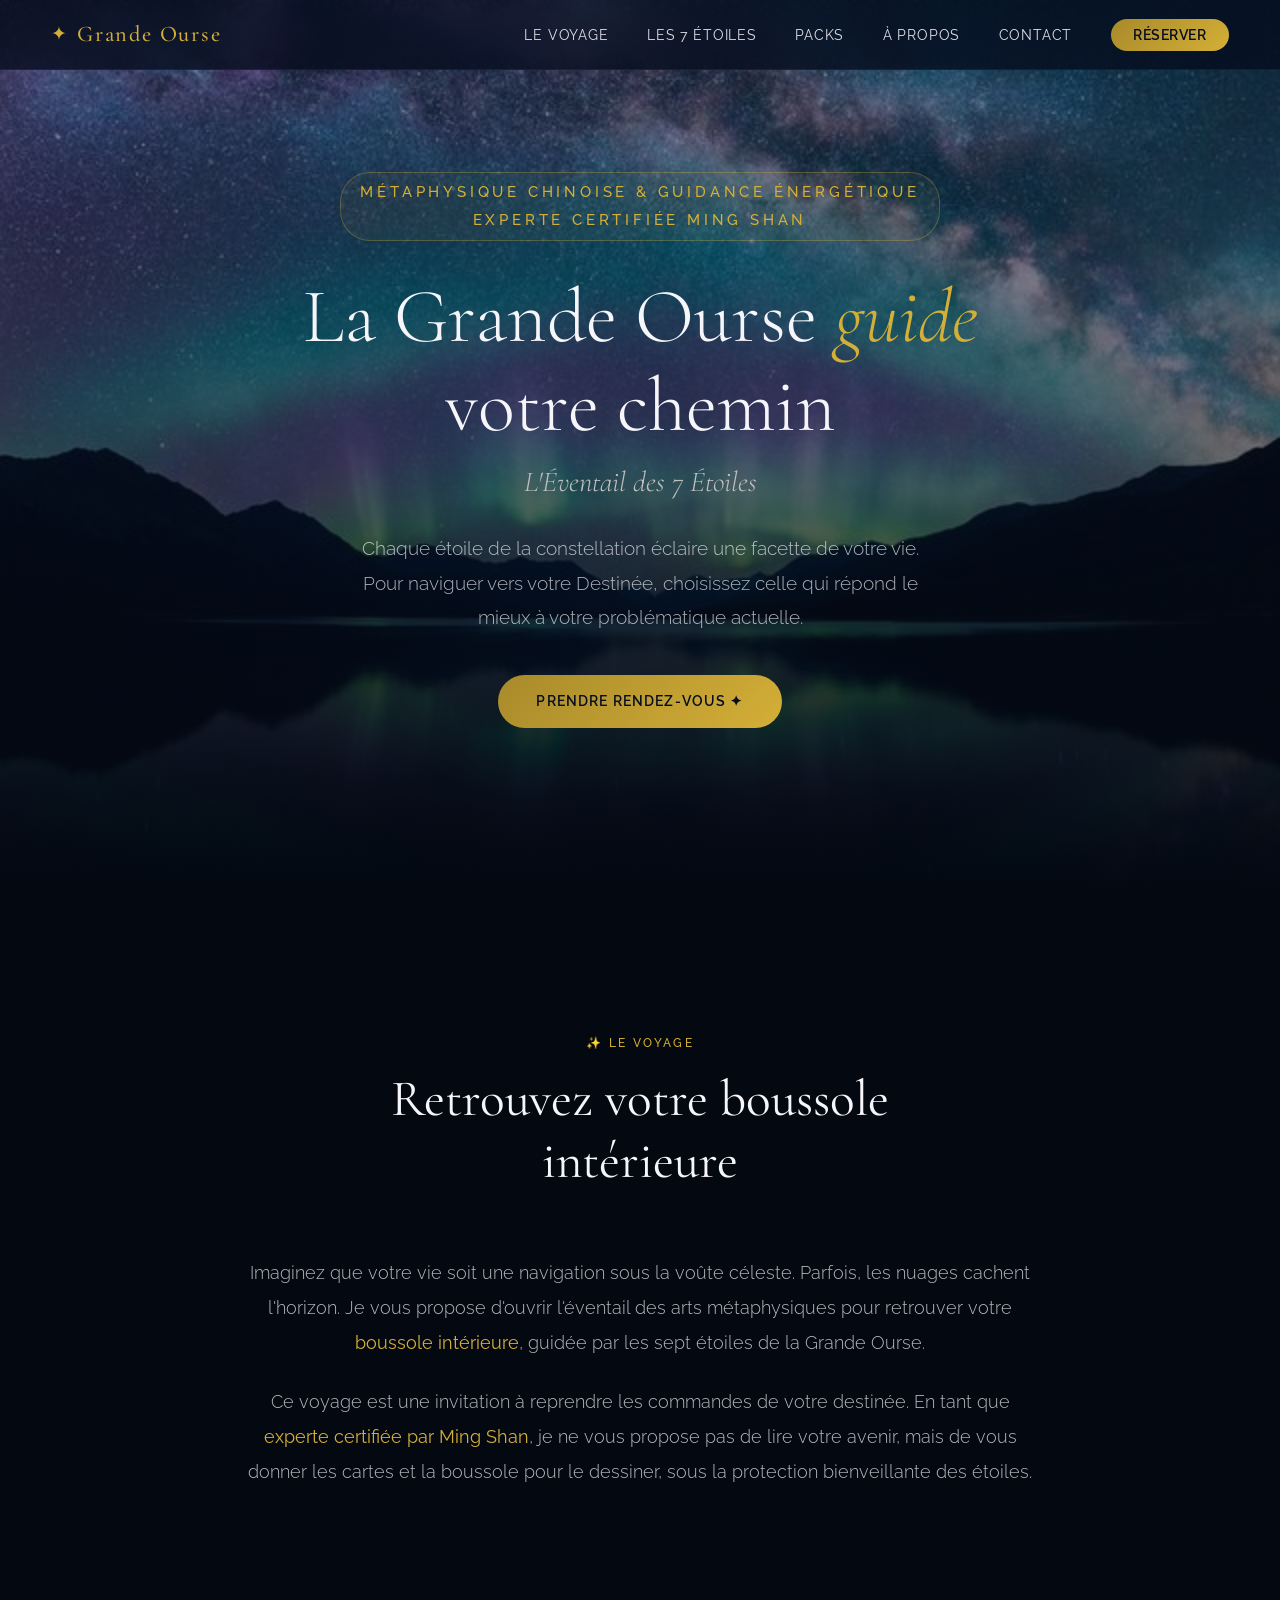
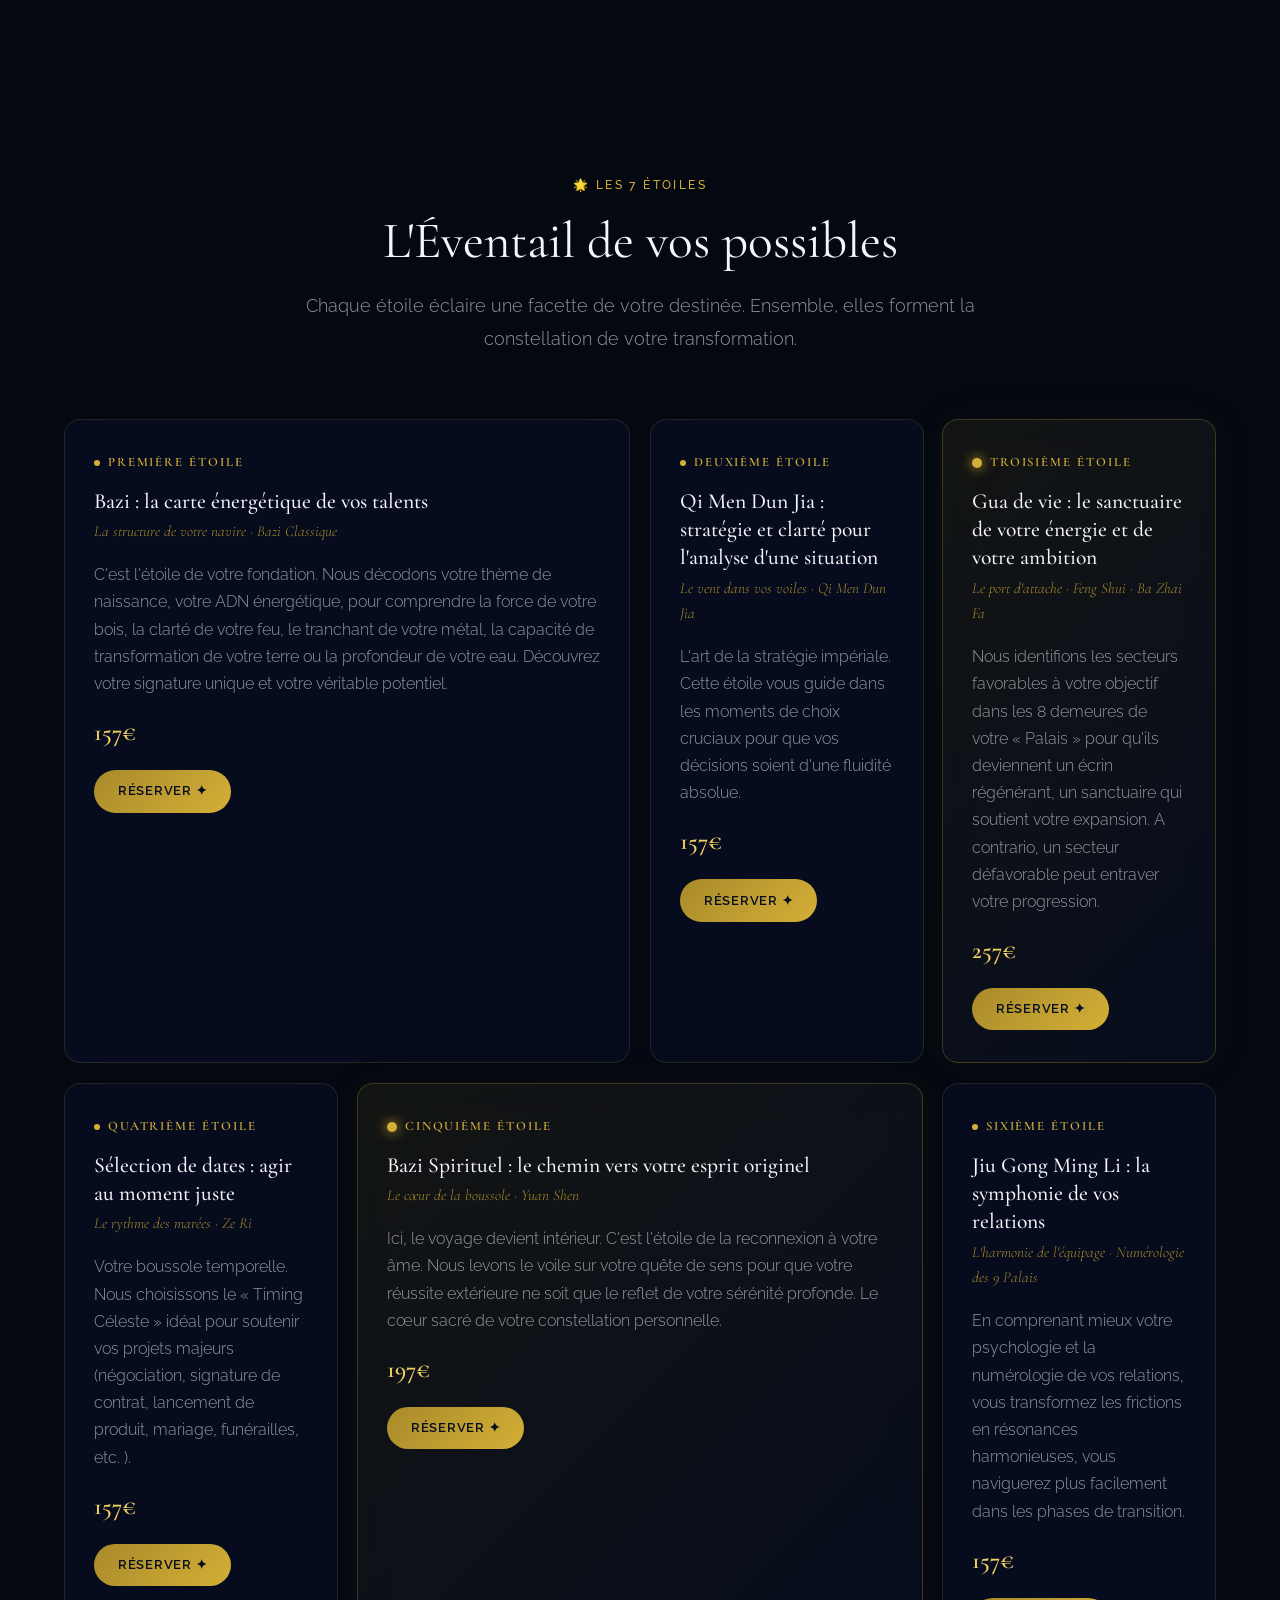
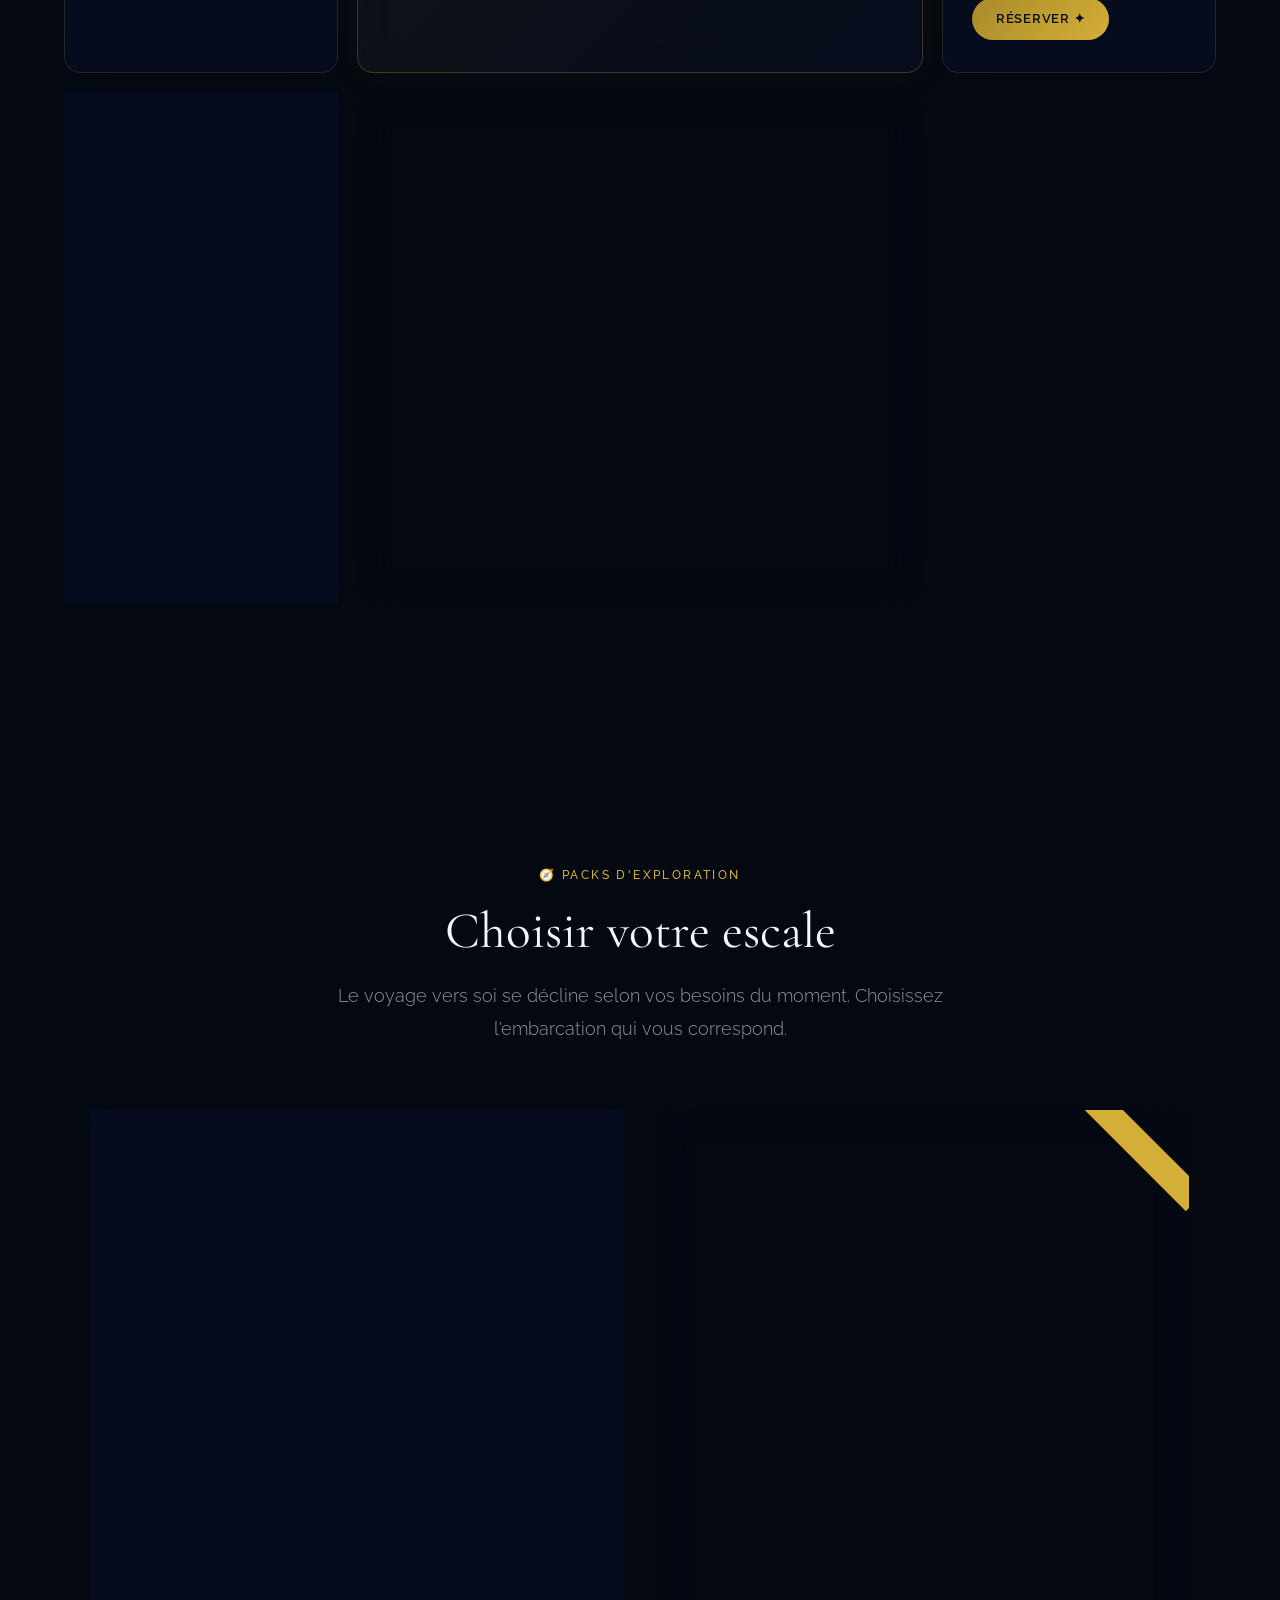
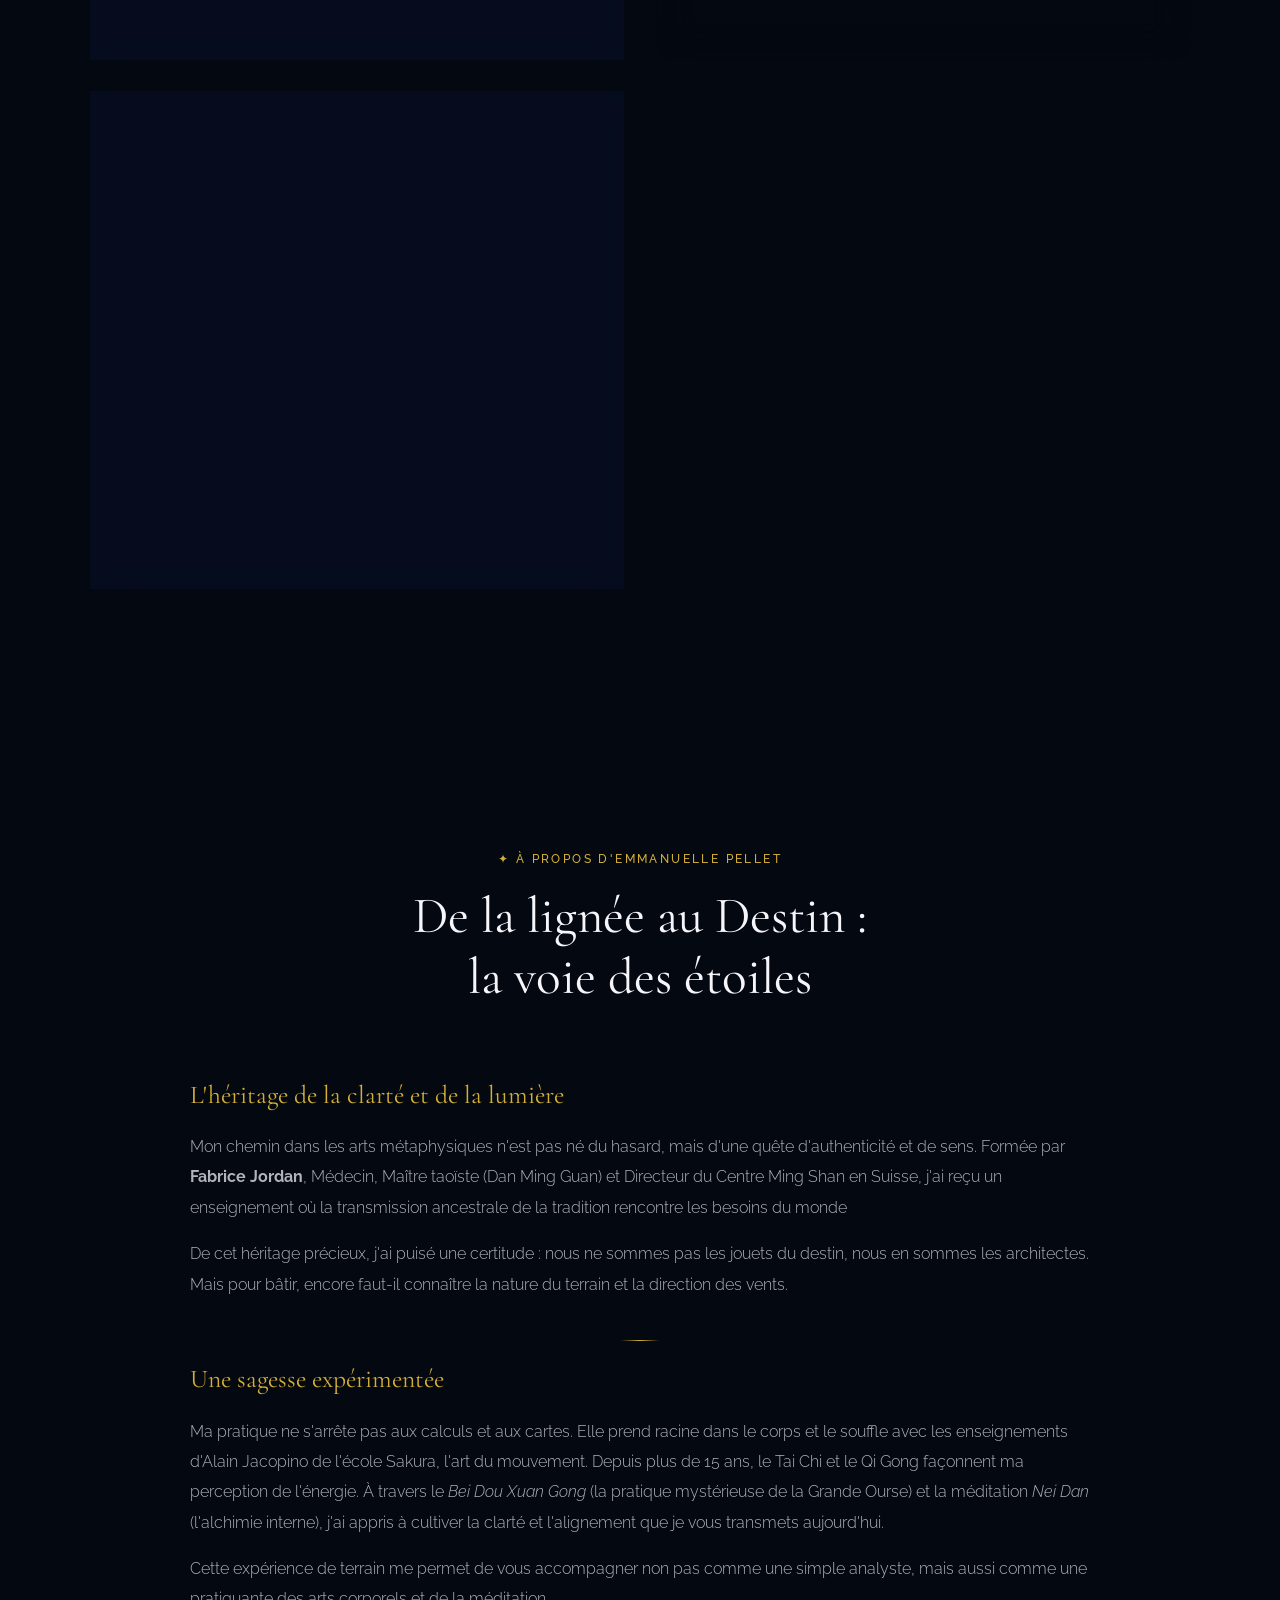
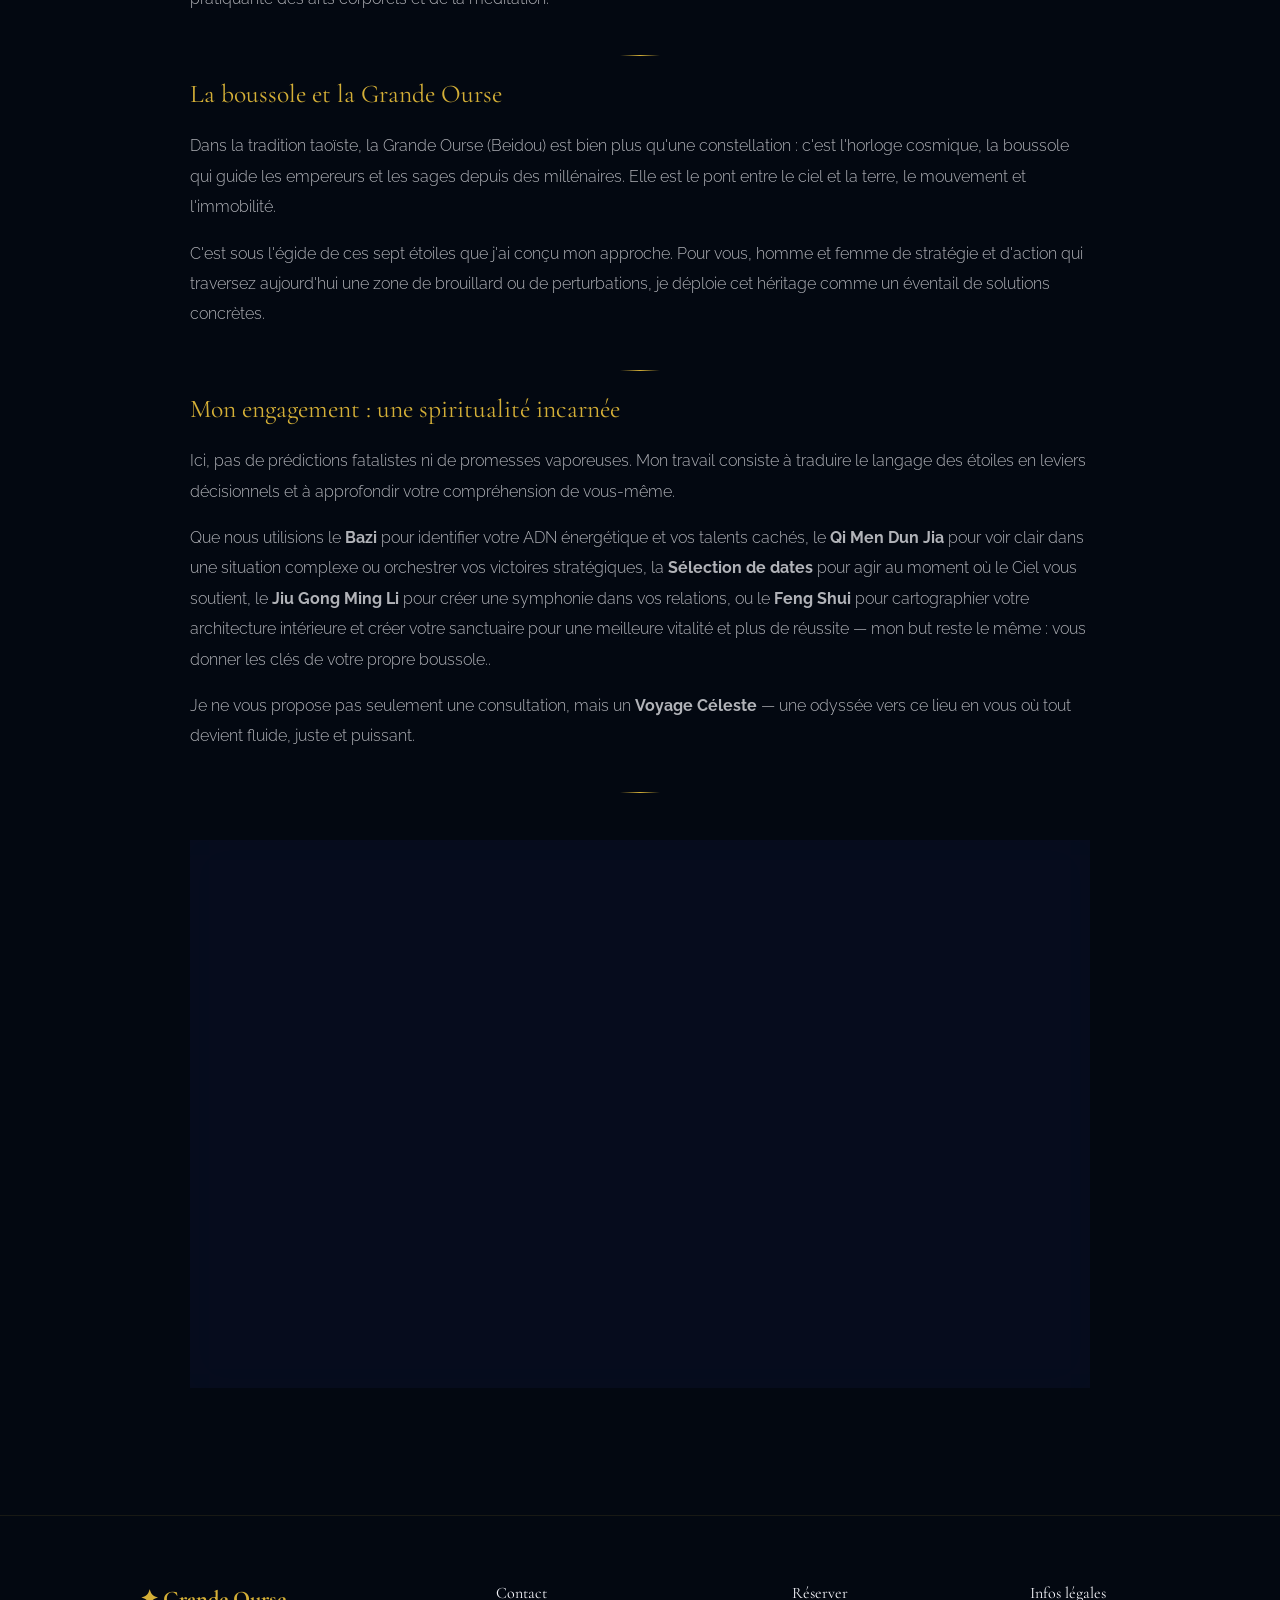
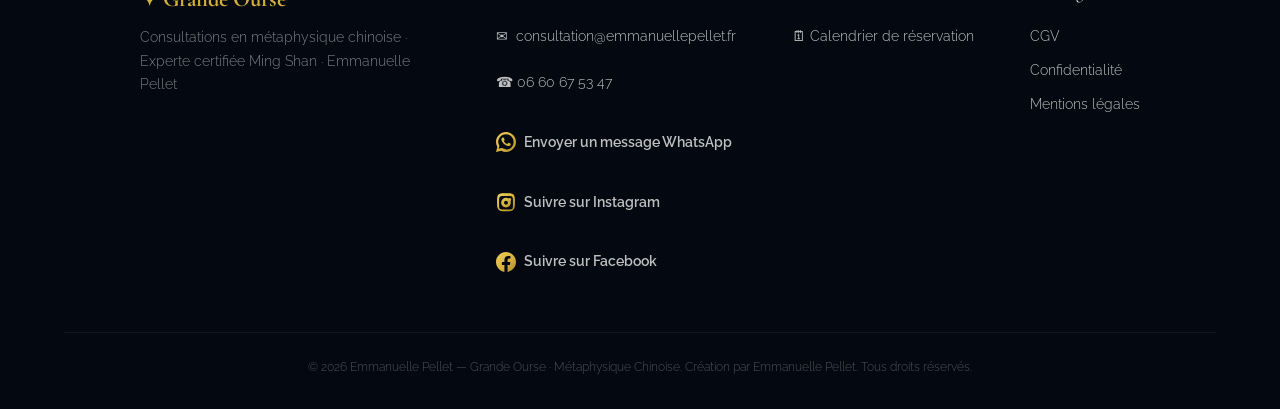
==== commit 5e0e30a8: "suppression du scrol "explorer"" ====
--- a/index.html
+++ b/index.html
@@ -292,10 +292,6 @@
                     Prendre rendez-vous ✦
                 </a>
             </p>
-        </div>
-        <div class="scroll-indicator">
-            <span>Explorer</span>
-            <div class="scroll-arrow"></div>
         </div>
     </section>
 
--- a/styles.css
+++ b/styles.css
@@ -385,45 +385,6 @@
   }
 }
 
-.scroll-indicator {
-  position: absolute;
-  bottom: 2rem;
-  left: 50%;
-  transform: translateX(-50%);
-  display: flex;
-  flex-direction: column;
-  align-items: center;
-  gap: 0.5rem;
-  animation: float 3s ease-in-out infinite;
-}
-
-.scroll-indicator span {
-  font-size: 0.7rem;
-  letter-spacing: 0.15em;
-  text-transform: uppercase;
-  color: rgba(245, 245, 250, 0.4);
-}
-
-.scroll-arrow {
-  width: 20px;
-  height: 20px;
-  border-right: 1.5px solid rgba(212, 175, 55, 0.5);
-  border-bottom: 1.5px solid rgba(212, 175, 55, 0.5);
-  transform: rotate(45deg);
-}
-
-@keyframes float {
-
-  0%,
-  100% {
-    transform: translateX(-50%) translateY(0);
-  }
-
-  50% {
-    transform: translateX(-50%) translateY(10px);
-  }
-}
-
 /* --- Section Base --- */
 .section {
   position: relative;
@@ -1285,7 +1246,6 @@
   }
 
   .scroll-indicator {
-    bottom: 1rem;
     display: none;
   }
 
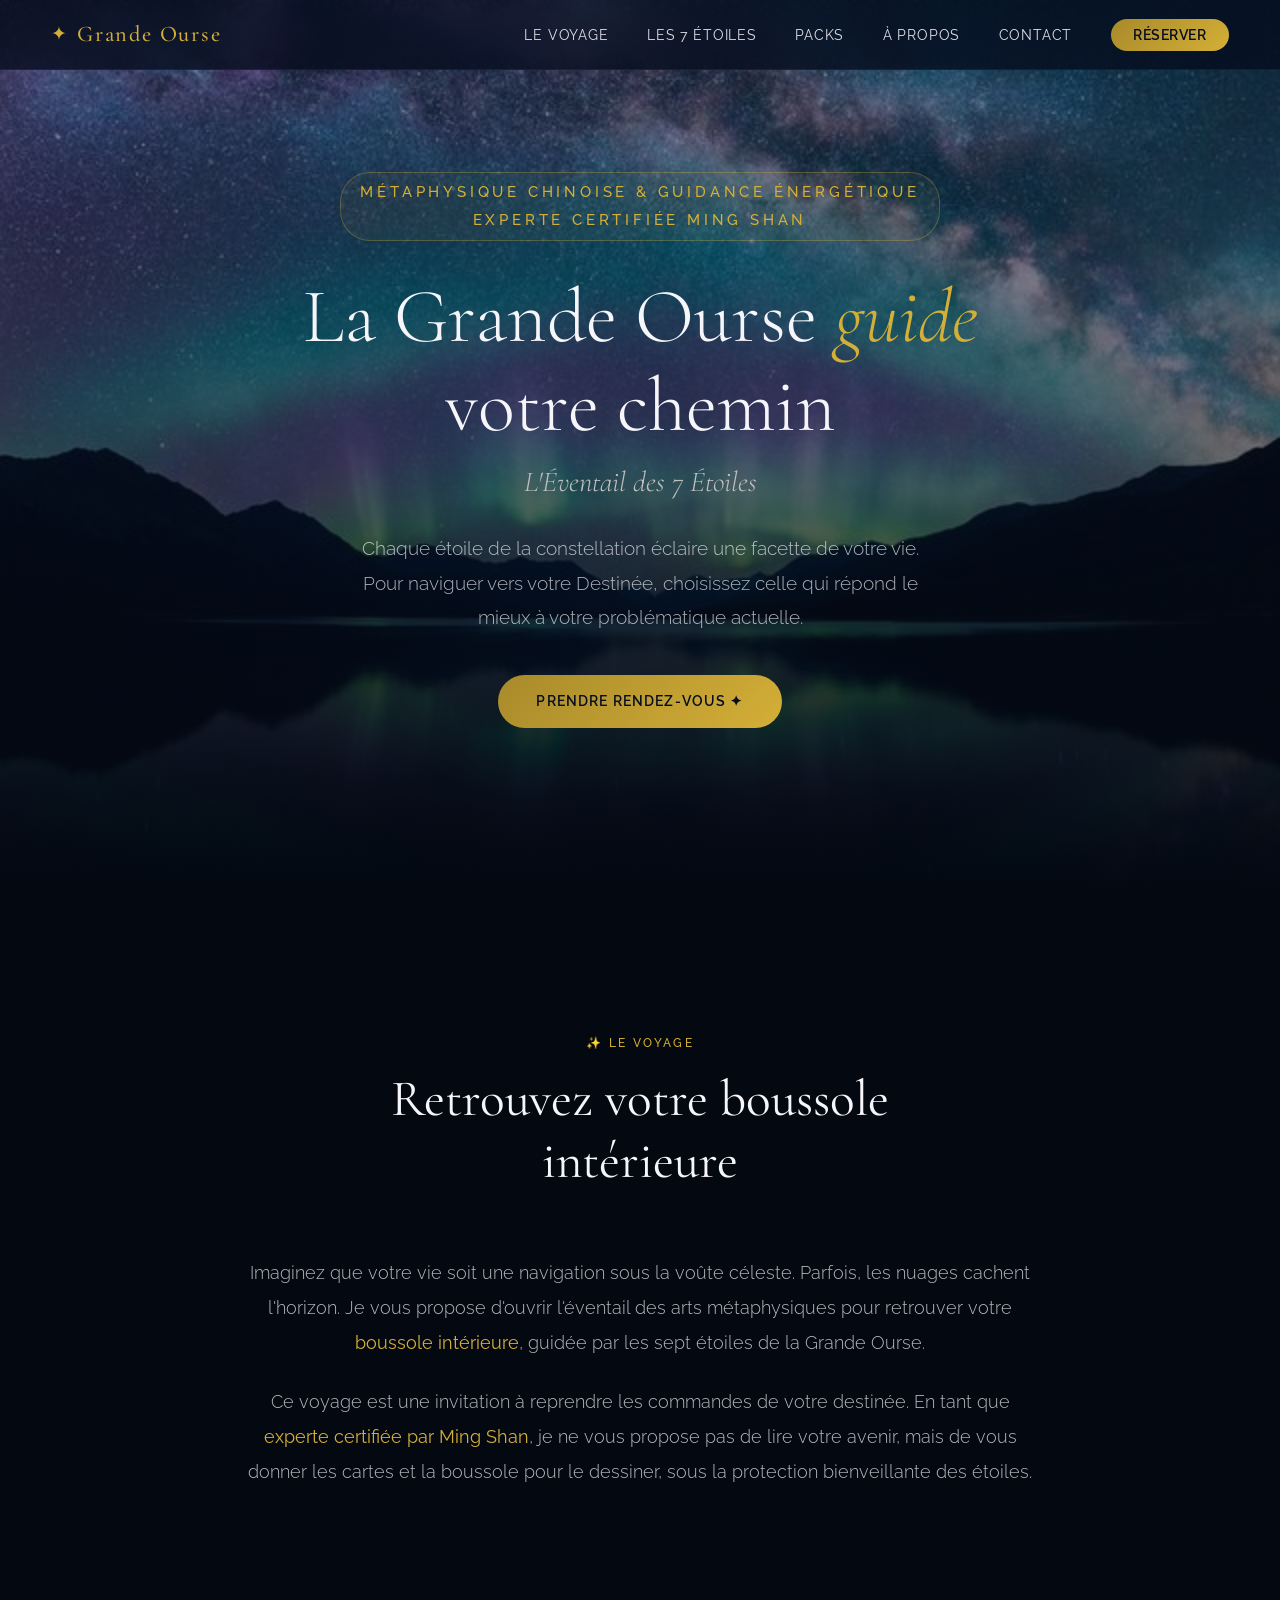
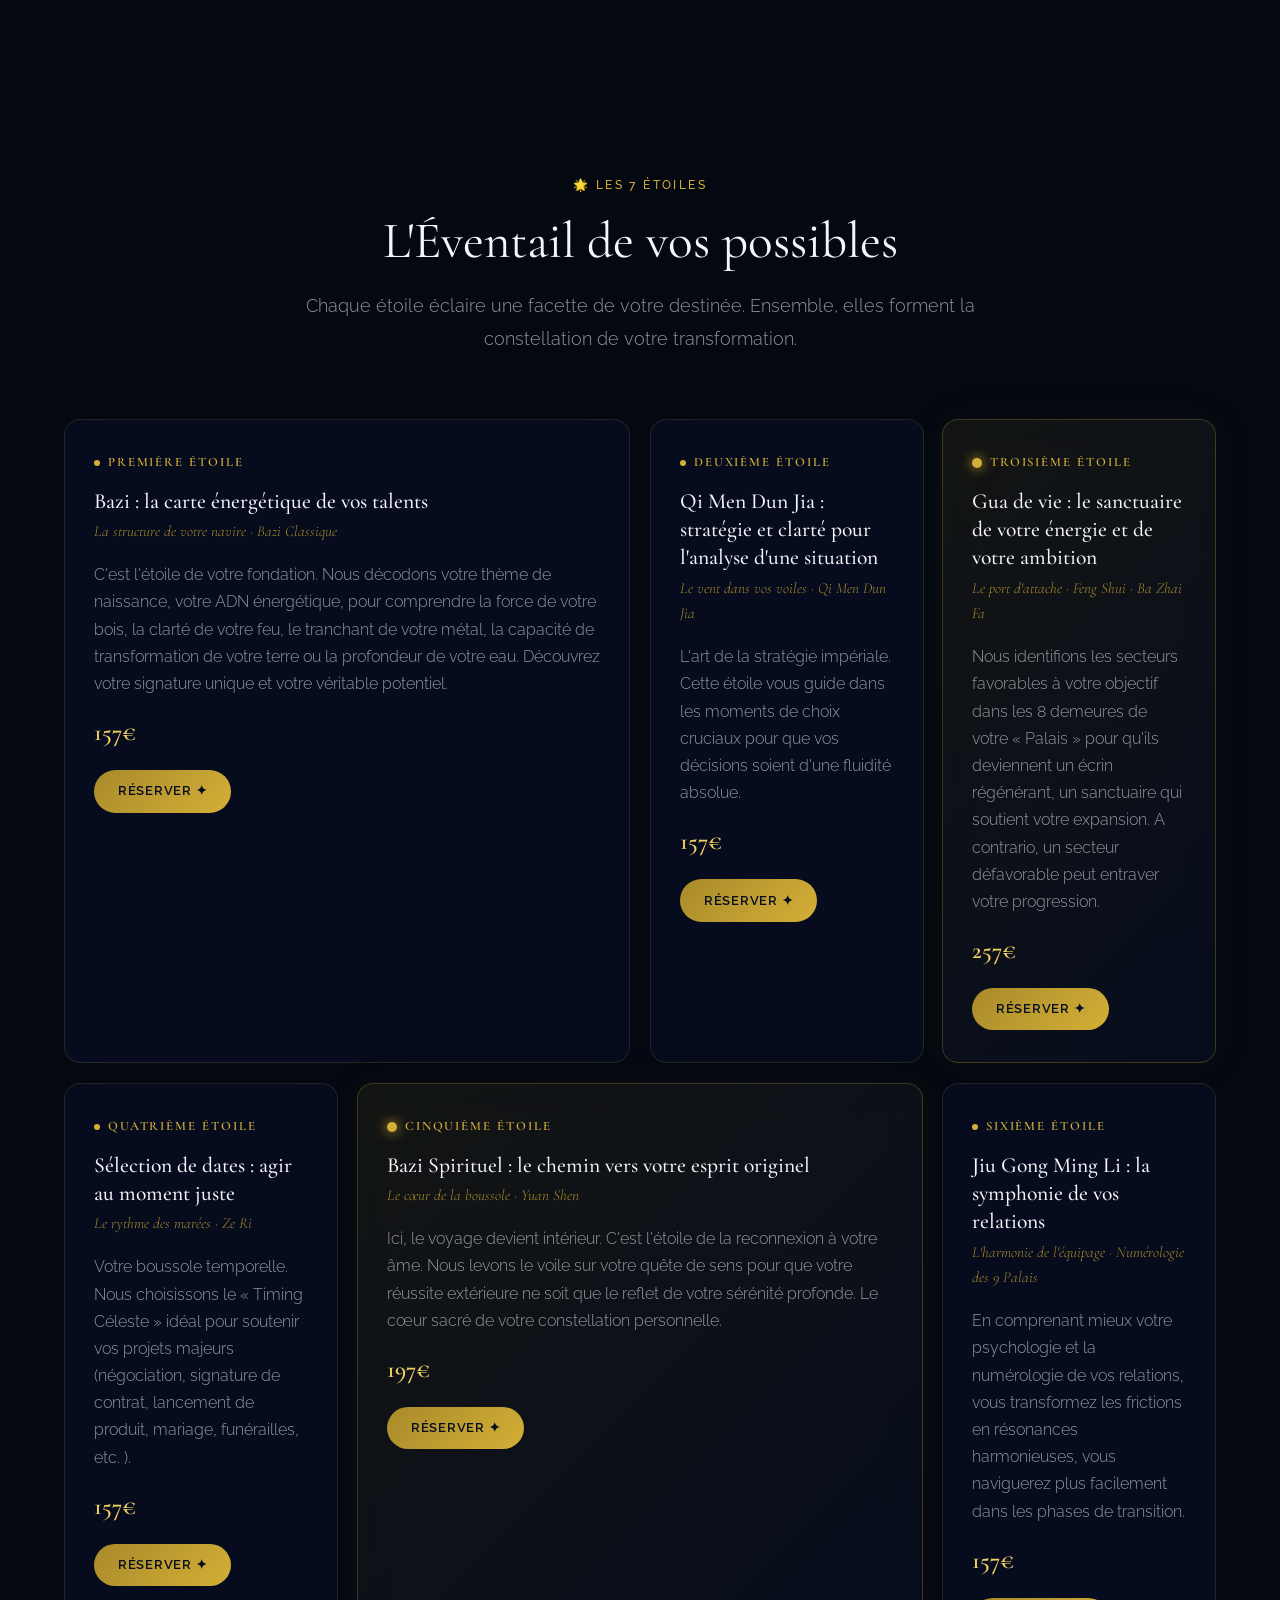
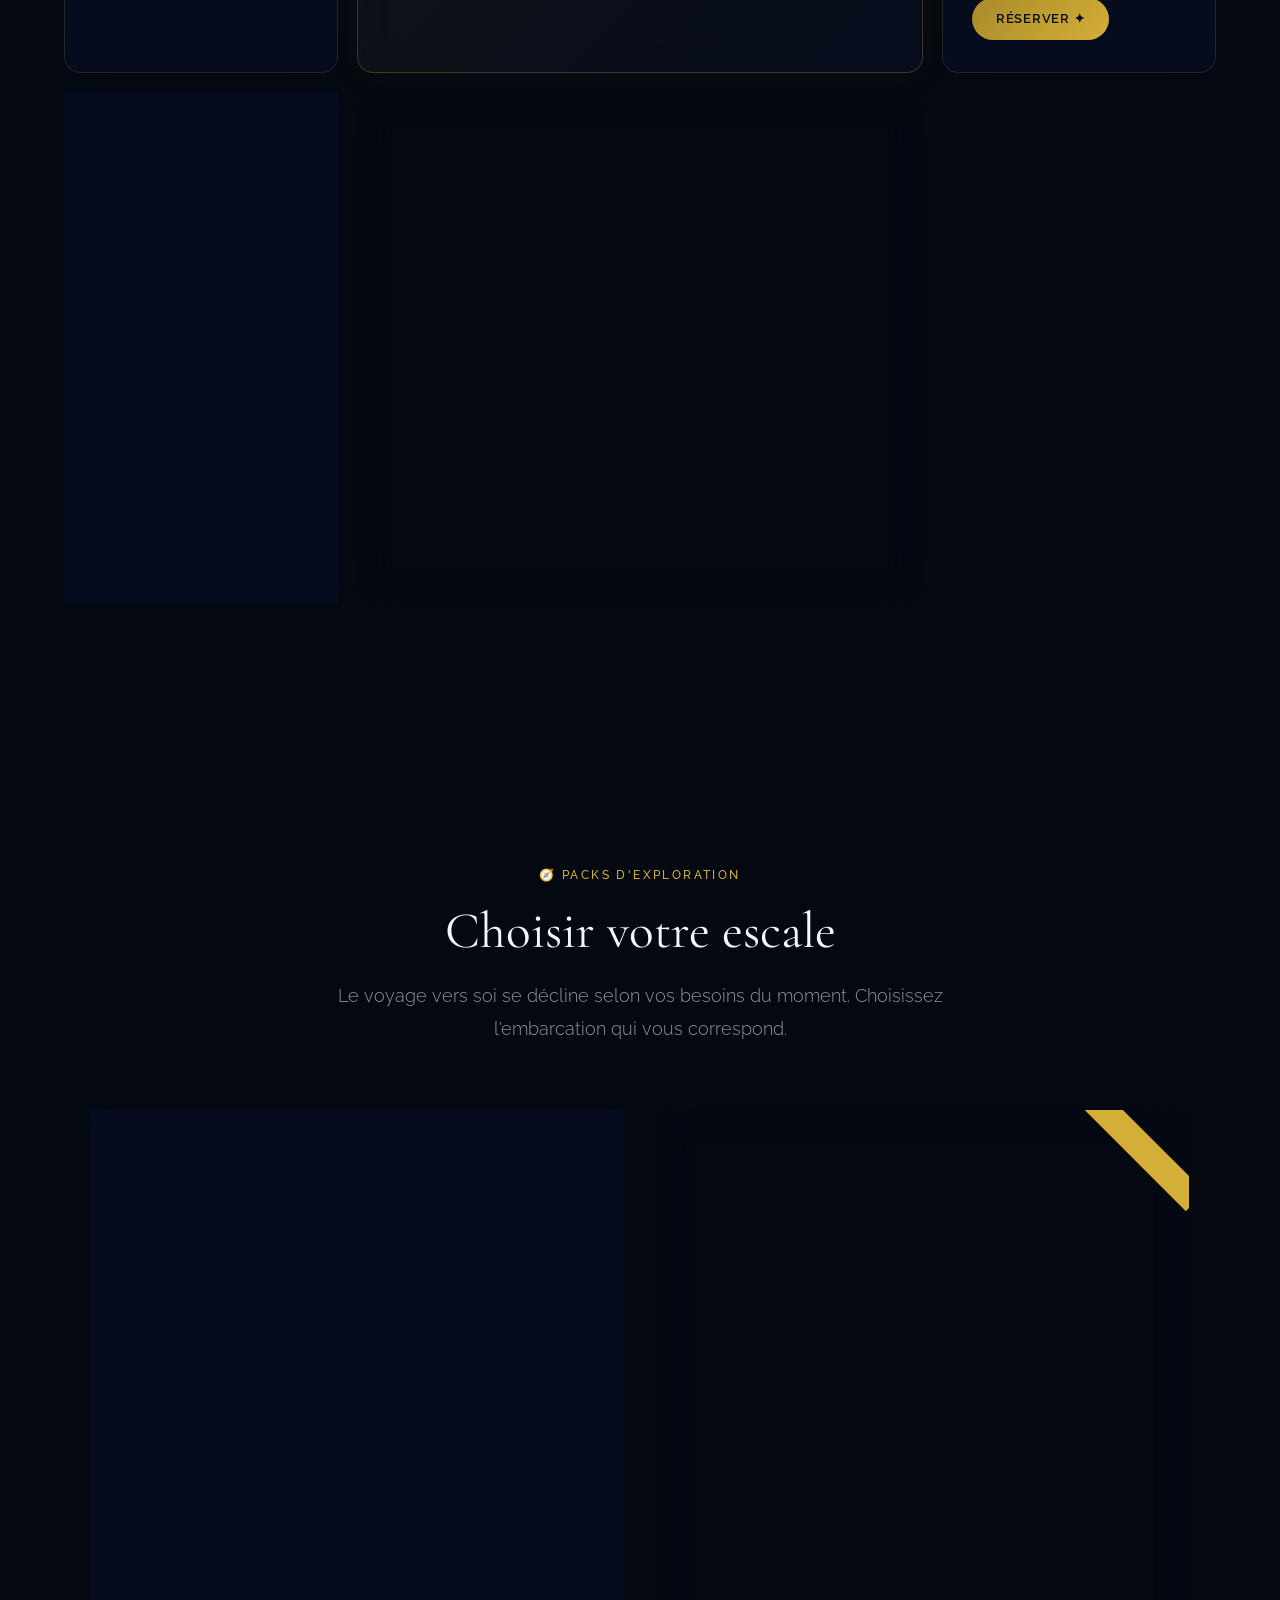
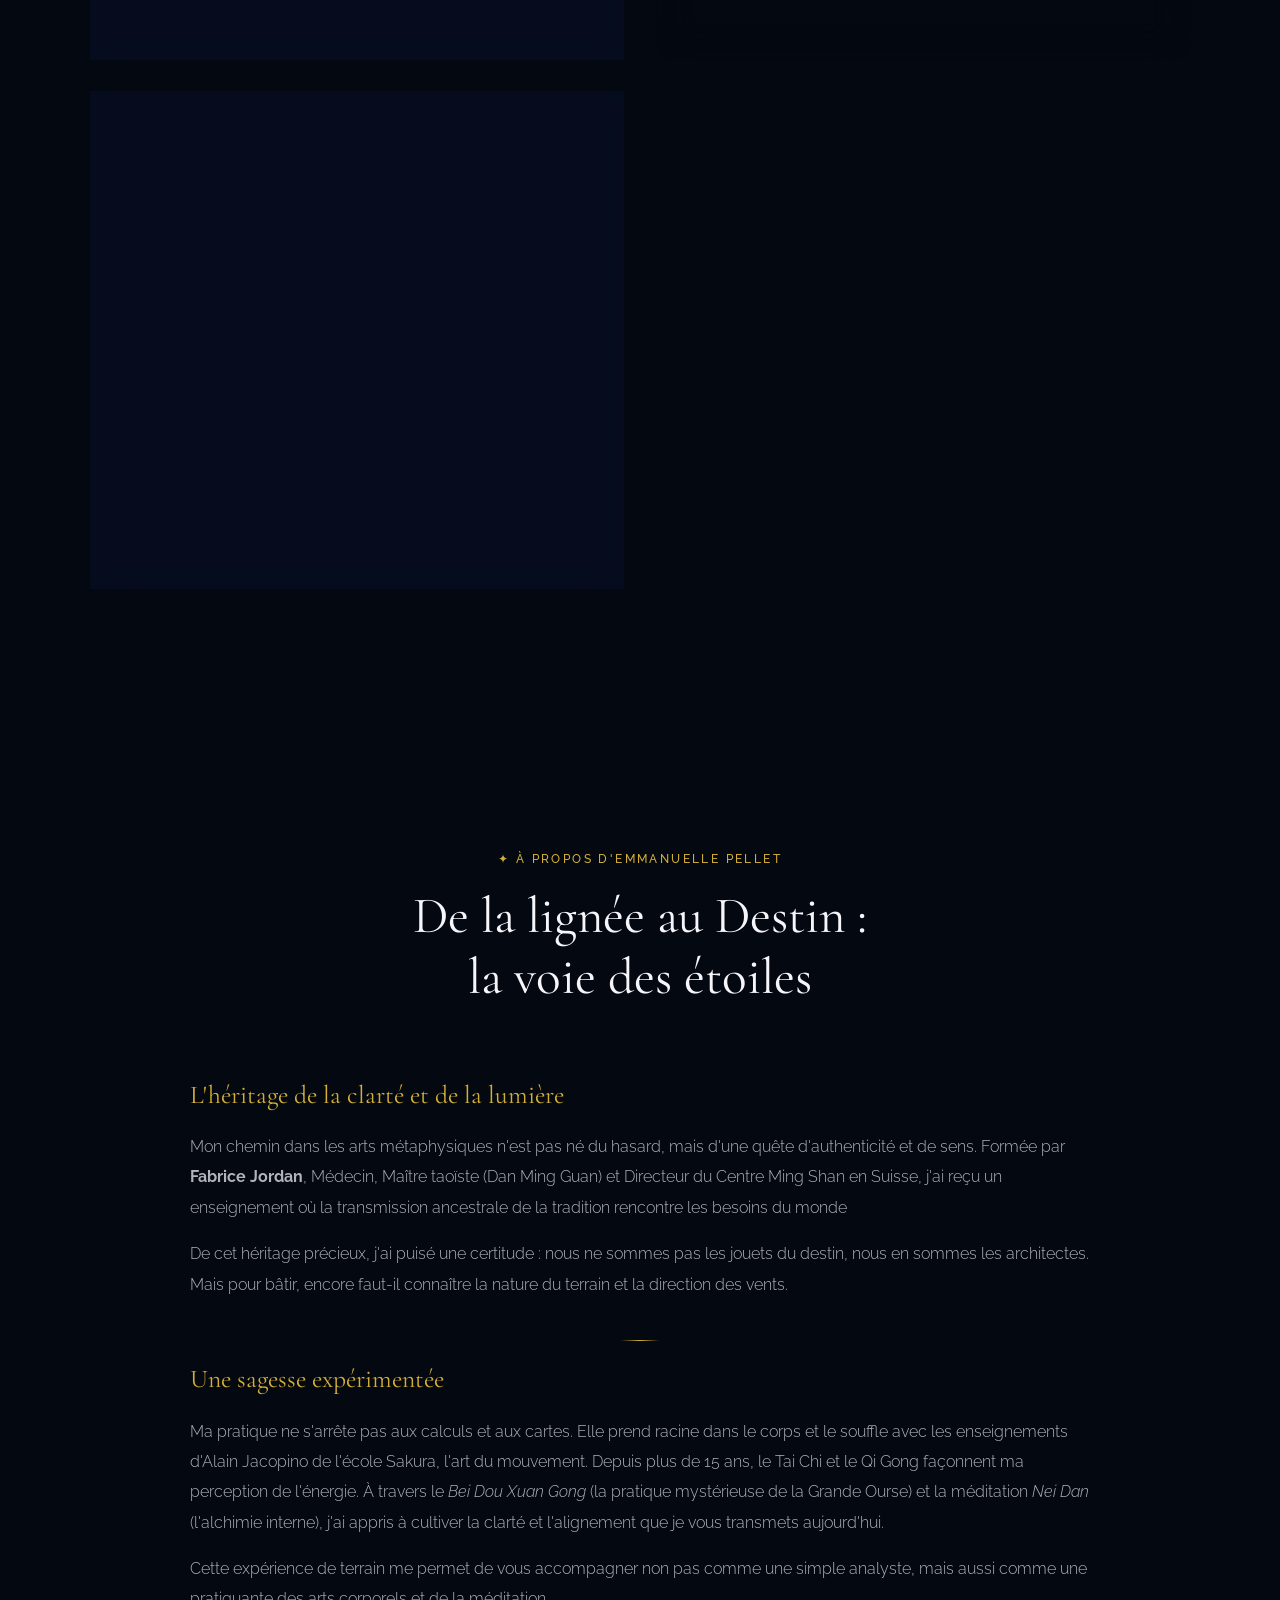
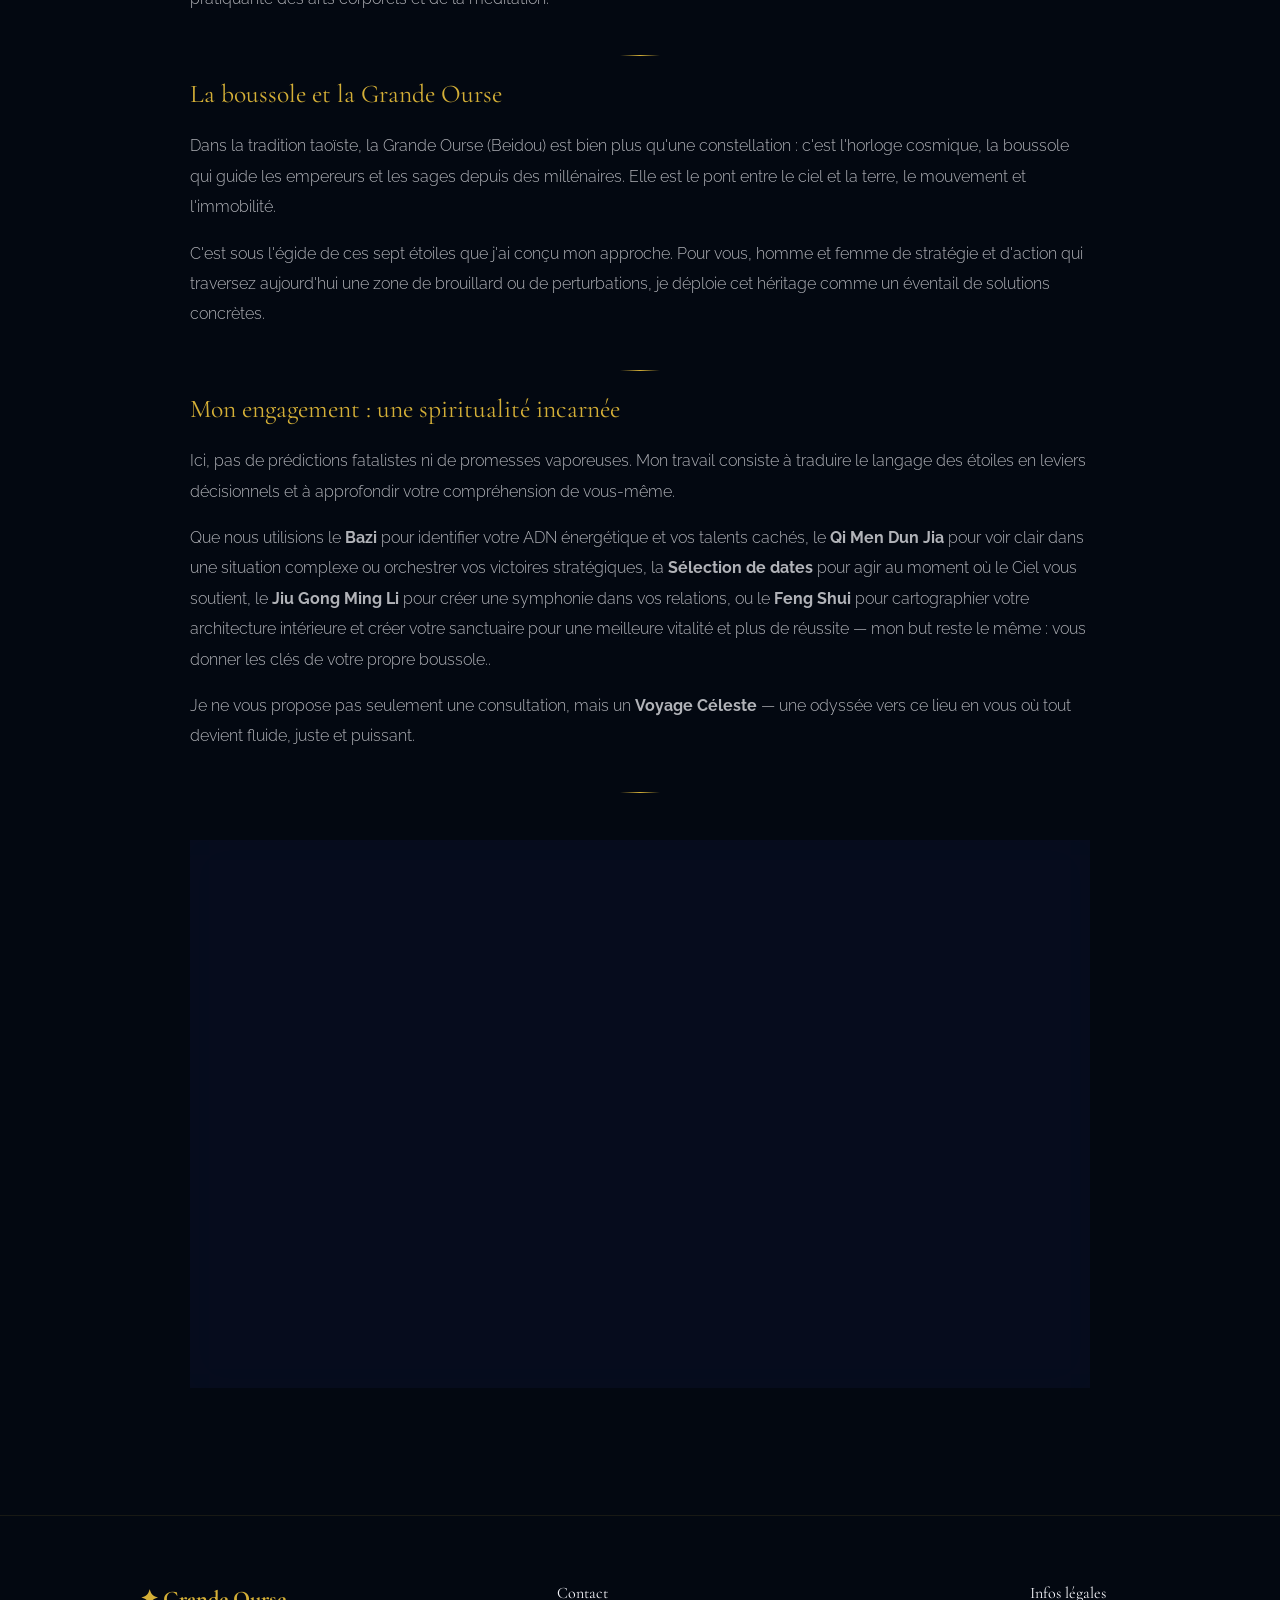
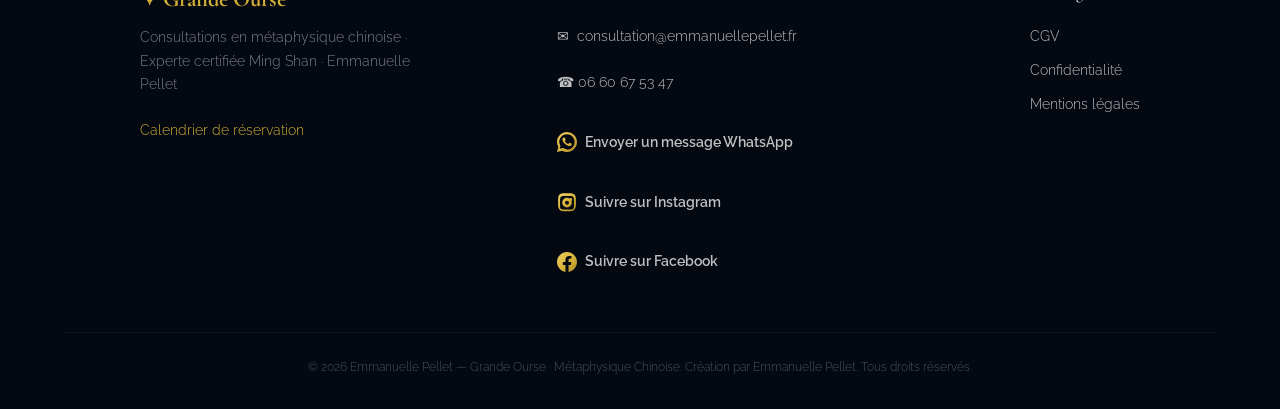
==== commit e6cf837d: "modification du footer - lien de réservation" ====
--- a/index.html
+++ b/index.html
@@ -553,7 +553,11 @@
         <div class="footer-content">
             <div class="footer-brand">
                 <h4>✦ Grande Ourse</h4>
-                <p>Consultations en métaphysique chinoise · Experte certifiée Ming Shan · Emmanuelle Pellet</p>
+                <p>Consultations en métaphysique chinoise · Experte certifiée Ming Shan · Emmanuelle Pellet <br>
+                <br>
+                <a href="https://grandeourse-emmanuellepellet.setmore.com/" target="_blank" rel="noopener">
+                   Calendrier de réservation
+                </a></p>
             </div>
             <div class="footer-contact">
                 <h5>Contact</h5>
@@ -580,10 +584,7 @@
                 </address>
             </div>
             <div class="footer-contact">
-                <h5>Réserver</h5>
-                <a href="https://grandeourse-emmanuellepellet.setmore.com/" target="_blank" rel="noopener">
-                    🗓 Calendrier de réservation
-                </a>
+                
             </div>
             <div class="footer-contact">
                 <h5>Infos légales</h5>
